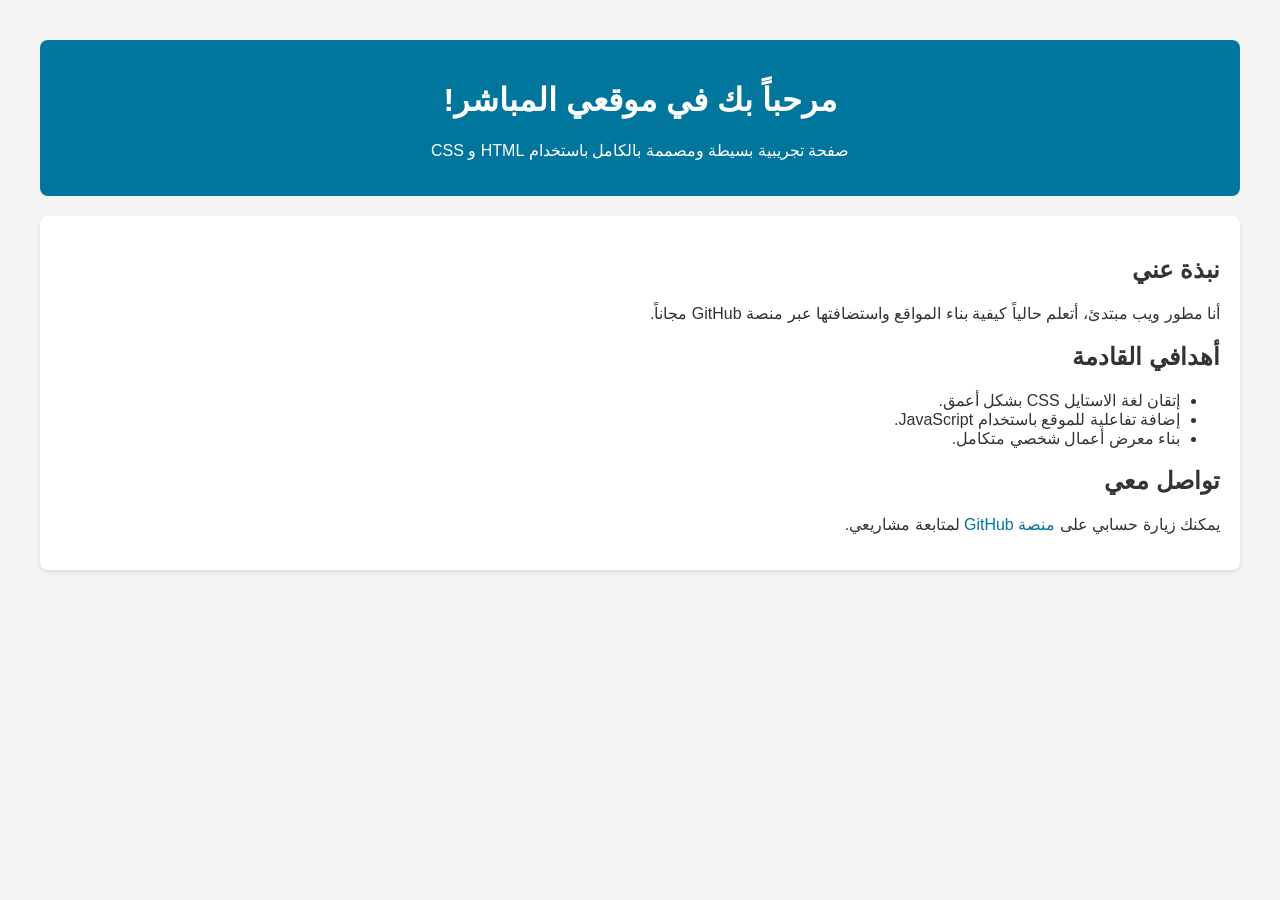
==== index.html @ 54d8cbae "Rename mm.html to index.html" ====
<!DOCTYPE html>
<html lang="ar" dir="rtl">
<head>
    <meta charset="UTF-8">
    <meta name="viewport" content="width=device-width, initial-scale=1.0">
    <title>موقعي الشخصي</title>
    <style>
        body {
            font-family: Arial, sans-serif;
            margin: 40px;
            background-color: #f4f4f4;
            color: #333;
        }
        header {
            background-color: #00769d;
            color: white;
            padding: 20px;
            text-align: center;
            border-radius: 8px;
        }
        main {
            background: white;
            padding: 20px;
            margin-top: 20px;
            border-radius: 8px;
            box-shadow: 0 2px 4px rgba(0,0,0,0.1);
        }
        a {
            color: #00769d;
            text-decoration: none;
        }
    </style>
</head>
<body>

    <header>
        <h1>مرحباً بك في موقعي المباشر!</h1>
        <p>صفحة تجريبية بسيطة ومصممة بالكامل باستخدام HTML و CSS</p>
    </header>

    <main>
        <h2>نبذة عني</h2>
        <p>أنا مطور ويب مبتدئ، أتعلم حالياً كيفية بناء المواقع واستضافتها عبر منصة GitHub مجاناً.</p>
        
        <h2>أهدافي القادمة</h2>
        <ul>
            <li>إتقان لغة الاستايل CSS بشكل أعمق.</li>
            <li>إضافة تفاعلية للموقع باستخدام JavaScript.</li>
            <li>بناء معرض أعمال شخصي متكامل.</li>
        </ul>

        <h2>تواصل معي</h2>
        <p>يمكنك زيارة حسابي على <a href="https://github.com" target="_blank">منصة GitHub</a> لمتابعة مشاريعي.</p>
    </main>

</body>
</html>
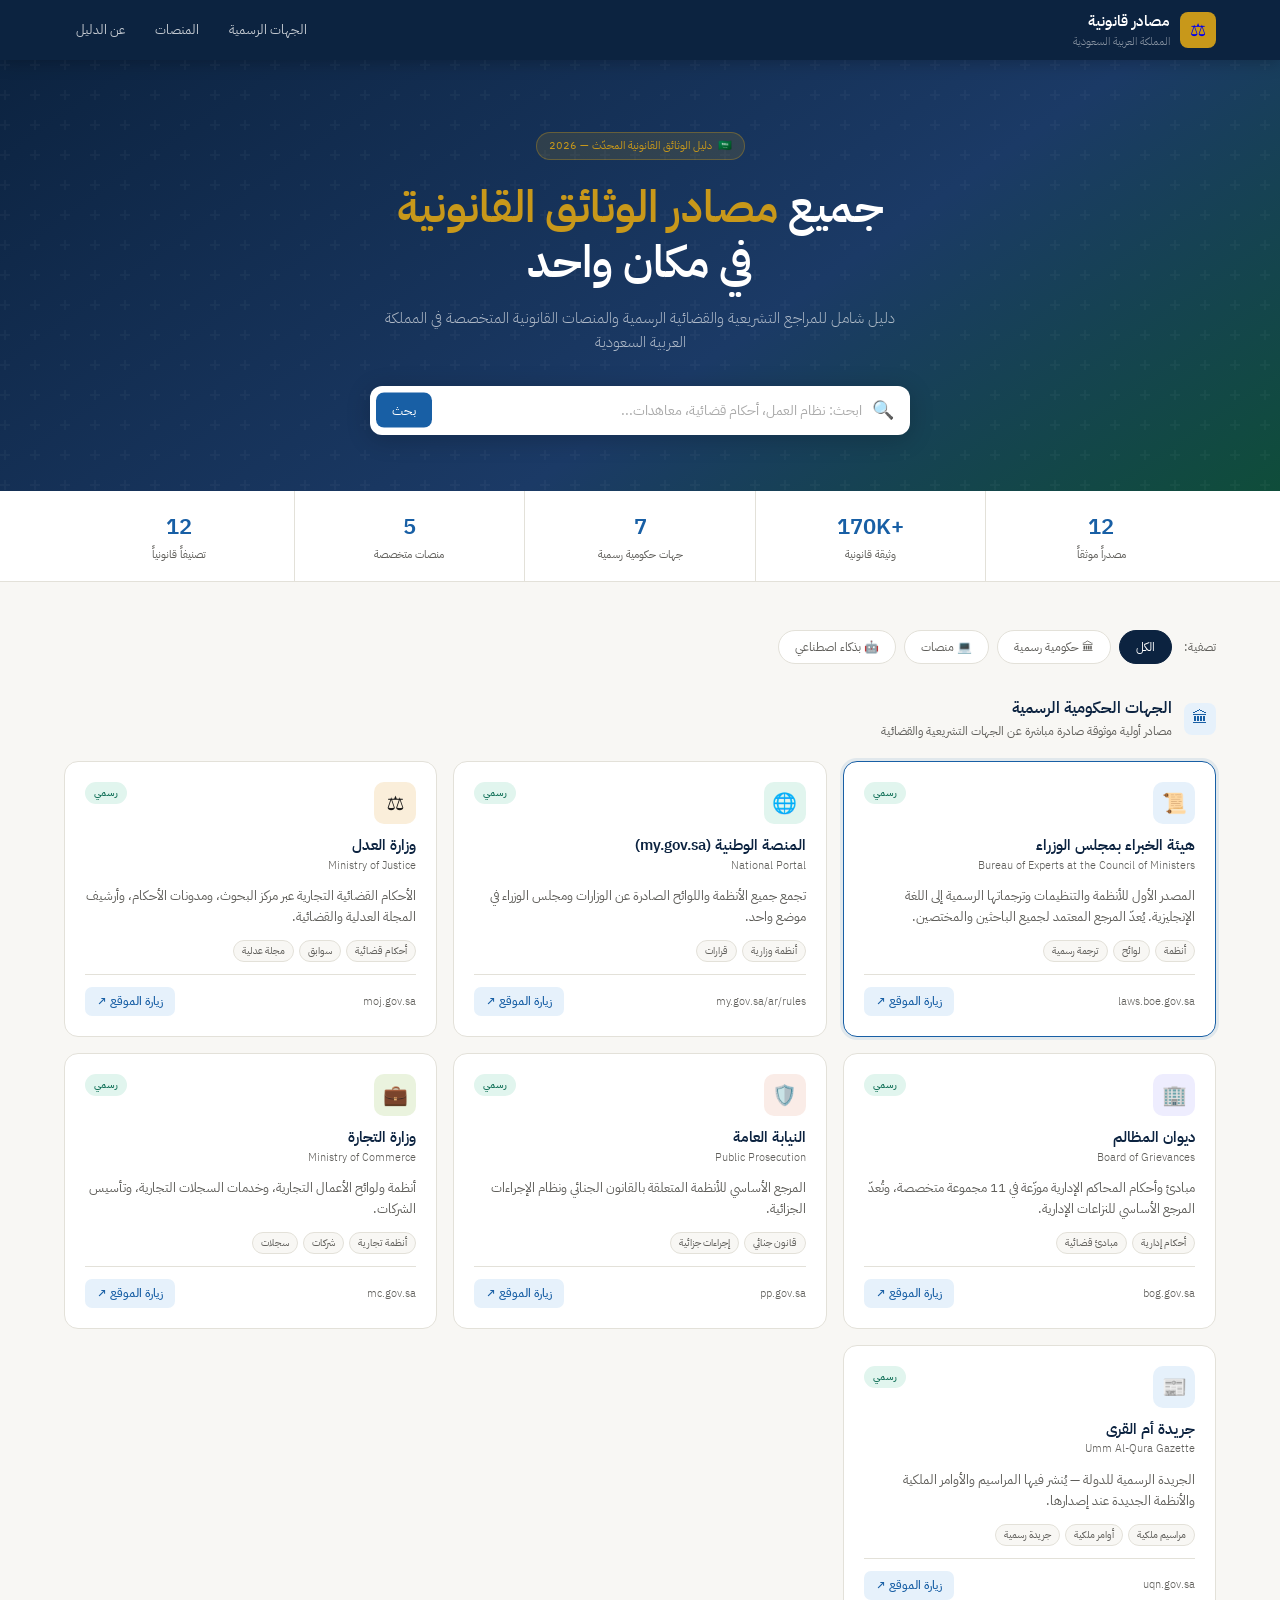
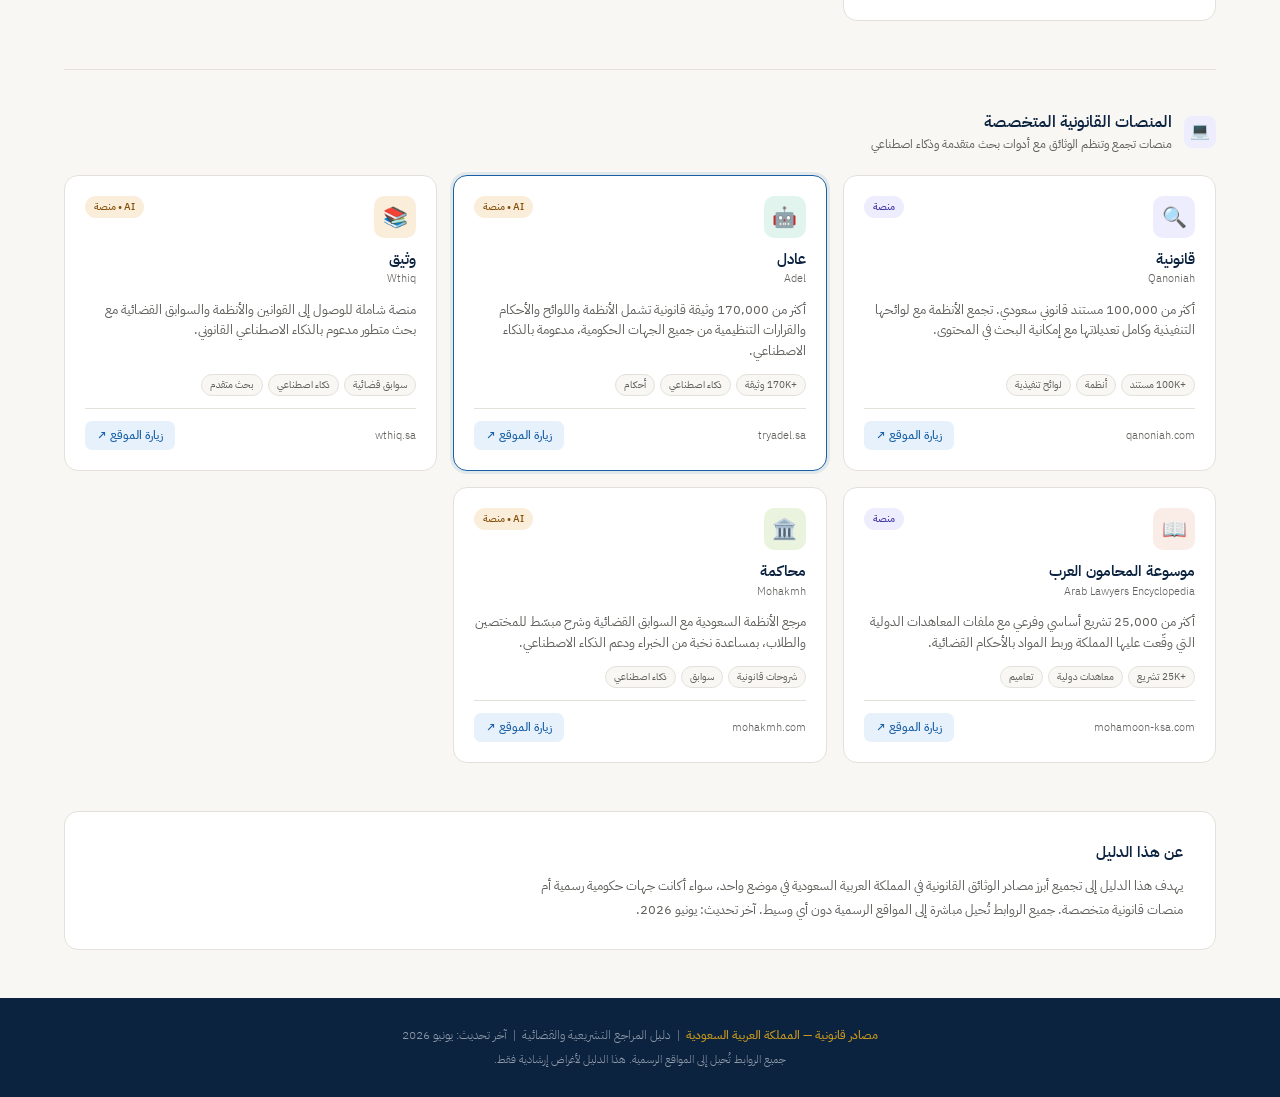
==== commit 7d805103: "Update fmt.Println message from 'Hello' to 'Goodbye'" ====
--- a/index.html
+++ b/index.html
@@ -1,57 +1,933 @@
 <!DOCTYPE html>
 <html lang="ar" dir="rtl">
 <head>
-    <meta charset="UTF-8">
-    <meta name="viewport" content="width=device-width, initial-scale=1.0">
-    <title>موقعي الشخصي</title>
-    <style>
-        body {
-            font-family: Arial, sans-serif;
-            margin: 40px;
-            background-color: #f4f4f4;
-            color: #333;
-        }
-        header {
-            background-color: #00769d;
-            color: white;
-            padding: 20px;
-            text-align: center;
-            border-radius: 8px;
-        }
-        main {
-            background: white;
-            padding: 20px;
-            margin-top: 20px;
-            border-radius: 8px;
-            box-shadow: 0 2px 4px rgba(0,0,0,0.1);
-        }
-        a {
-            color: #00769d;
-            text-decoration: none;
-        }
-    </style>
+<meta charset="UTF-8" />
+<meta name="viewport" content="width=device-width, initial-scale=1.0" />
+<title>مصادر الوثائق القانونية — المملكة العربية السعودية</title>
+<link rel="preconnect" href="https://fonts.googleapis.com" />
+<link rel="preconnect" href="https://fonts.gstatic.com" crossorigin />
+<link href="https://fonts.googleapis.com/css2?family=IBM+Plex+Sans+Arabic:wght@300;400;500;600&display=swap" rel="stylesheet" />
+<style>
+  /* ── tokens ──────────────────────────────────────────────── */
+  :root {
+    --navy:   #0C2340;
+    --blue:   #185FA5;
+    --blue2:  #1A72C4;
+    --lt-blue:#E6F1FB;
+    --teal:   #0F6E56;
+    --lt-teal:#E1F5EE;
+    --amber:  #854F0B;
+    --lt-amb: #FAEEDA;
+    --purp:   #4037A6;
+    --lt-pur: #EEEDFE;
+    --coral:  #993C1D;
+    --lt-cor: #FAECE7;
+    --text:   #1A1A1A;
+    --muted:  #5F5E5A;
+    --border: #E3E1D9;
+    --bg:     #F8F7F4;
+    --white:  #FFFFFF;
+    --gold:   #C8981A;
+  }
+
+  *, *::before, *::after { box-sizing: border-box; margin: 0; padding: 0; }
+
+  body {
+    font-family: 'IBM Plex Sans Arabic', system-ui, sans-serif;
+    background: var(--bg);
+    color: var(--text);
+    line-height: 1.6;
+  }
+
+  /* ── HEADER ─────────────────────────────────────────────── */
+  .site-header {
+    background: var(--navy);
+    position: sticky;
+    top: 0;
+    z-index: 100;
+    box-shadow: 0 2px 16px rgba(0,0,0,.25);
+  }
+  .header-inner {
+    max-width: 1200px;
+    margin: 0 auto;
+    padding: 0 24px;
+    height: 60px;
+    display: flex;
+    align-items: center;
+    justify-content: space-between;
+  }
+  .logo {
+    display: flex;
+    align-items: center;
+    gap: 10px;
+    text-decoration: none;
+  }
+  .logo-emblem {
+    width: 36px;
+    height: 36px;
+    background: var(--gold);
+    border-radius: 8px;
+    display: flex;
+    align-items: center;
+    justify-content: center;
+    font-size: 18px;
+    flex-shrink: 0;
+  }
+  .logo-text {
+    color: var(--white);
+    font-size: 15px;
+    font-weight: 600;
+    letter-spacing: .01em;
+  }
+  .logo-sub {
+    color: rgba(255,255,255,.5);
+    font-size: 11px;
+    font-weight: 300;
+  }
+  nav {
+    display: flex;
+    gap: 6px;
+    align-items: center;
+  }
+  nav a {
+    color: rgba(255,255,255,.75);
+    text-decoration: none;
+    font-size: 13px;
+    padding: 6px 12px;
+    border-radius: 6px;
+    transition: all .15s;
+  }
+  nav a:hover { background: rgba(255,255,255,.1); color: var(--white); }
+
+  /* ── HERO ────────────────────────────────────────────────── */
+  .hero {
+    background: linear-gradient(145deg, var(--navy) 0%, #1B3A66 60%, #0F4D3A 100%);
+    padding: 72px 24px 56px;
+    text-align: center;
+    position: relative;
+    overflow: hidden;
+  }
+  .hero::before {
+    content: '';
+    position: absolute;
+    inset: 0;
+    background: url("data:image/svg+xml,%3Csvg width='60' height='60' viewBox='0 0 60 60' xmlns='http://www.w3.org/2000/svg'%3E%3Cg fill='none' fill-rule='evenodd'%3E%3Cg fill='%23ffffff' fill-opacity='0.03'%3E%3Cpath d='M36 34v-4h-2v4h-4v2h4v4h2v-4h4v-2h-4zm0-30V0h-2v4h-4v2h4v4h2V6h4V4h-4zM6 34v-4H4v4H0v2h4v4h2v-4h4v-2H6zM6 4V0H4v4H0v2h4v4h2V6h4V4H6z'/%3E%3C/g%3E%3C/g%3E%3C/svg%3E") repeat;
+  }
+  .hero-badge {
+    display: inline-flex;
+    align-items: center;
+    gap: 6px;
+    background: rgba(200,152,26,.15);
+    border: 1px solid rgba(200,152,26,.35);
+    color: var(--gold);
+    font-size: 11px;
+    padding: 4px 12px;
+    border-radius: 20px;
+    margin-bottom: 20px;
+    position: relative;
+  }
+  .hero h1 {
+    color: var(--white);
+    font-size: clamp(26px, 4vw, 44px);
+    font-weight: 600;
+    line-height: 1.25;
+    max-width: 700px;
+    margin: 0 auto 16px;
+    position: relative;
+  }
+  .hero h1 span { color: var(--gold); }
+  .hero p {
+    color: rgba(255,255,255,.65);
+    font-size: 15px;
+    max-width: 520px;
+    margin: 0 auto 32px;
+    font-weight: 300;
+    position: relative;
+  }
+  .search-wrap {
+    max-width: 540px;
+    margin: 0 auto;
+    position: relative;
+  }
+  .search-wrap input {
+    width: 100%;
+    padding: 14px 48px 14px 110px;
+    font-family: inherit;
+    font-size: 14px;
+    border: none;
+    border-radius: 12px;
+    outline: none;
+    background: var(--white);
+    color: var(--text);
+    box-shadow: 0 4px 24px rgba(0,0,0,.2);
+  }
+  .search-wrap input::placeholder { color: #aaa; }
+  .search-icon {
+    position: absolute;
+    right: 16px;
+    top: 50%;
+    transform: translateY(-50%);
+    color: var(--muted);
+    font-size: 18px;
+    pointer-events: none;
+  }
+  .search-btn {
+    position: absolute;
+    left: 6px;
+    top: 50%;
+    transform: translateY(-50%);
+    background: var(--blue);
+    color: var(--white);
+    border: none;
+    border-radius: 8px;
+    padding: 8px 16px;
+    font-family: inherit;
+    font-size: 13px;
+    cursor: pointer;
+    transition: background .15s;
+  }
+  .search-btn:hover { background: var(--blue2); }
+
+  /* ── STATS BAR ───────────────────────────────────────────── */
+  .stats-bar {
+    background: var(--white);
+    border-bottom: 1px solid var(--border);
+  }
+  .stats-inner {
+    max-width: 1200px;
+    margin: 0 auto;
+    padding: 0 24px;
+    display: flex;
+    align-items: stretch;
+    justify-content: center;
+  }
+  .stat-item {
+    padding: 18px 32px;
+    text-align: center;
+    border-left: 1px solid var(--border);
+    flex: 1;
+  }
+  .stat-item:last-child { border-left: none; }
+  .stat-num {
+    font-size: 22px;
+    font-weight: 600;
+    color: var(--blue);
+    display: block;
+  }
+  .stat-lbl {
+    font-size: 11px;
+    color: var(--muted);
+    margin-top: 2px;
+  }
+
+  /* ── MAIN ────────────────────────────────────────────────── */
+  main {
+    max-width: 1200px;
+    margin: 0 auto;
+    padding: 48px 24px;
+  }
+
+  /* filter tabs */
+  .filter-row {
+    display: flex;
+    align-items: center;
+    gap: 8px;
+    margin-bottom: 32px;
+    flex-wrap: wrap;
+  }
+  .filter-label {
+    font-size: 12px;
+    color: var(--muted);
+    margin-left: 4px;
+  }
+  .tab {
+    padding: 7px 16px;
+    border-radius: 20px;
+    border: 1px solid var(--border);
+    background: var(--white);
+    font-family: inherit;
+    font-size: 12px;
+    color: var(--muted);
+    cursor: pointer;
+    transition: all .15s;
+  }
+  .tab:hover { border-color: var(--blue); color: var(--blue); }
+  .tab.active { background: var(--navy); color: var(--white); border-color: var(--navy); }
+
+  /* section heading */
+  .section-head {
+    display: flex;
+    align-items: center;
+    gap: 12px;
+    margin-bottom: 20px;
+    margin-top: 8px;
+  }
+  .section-icon {
+    width: 32px;
+    height: 32px;
+    border-radius: 8px;
+    display: flex;
+    align-items: center;
+    justify-content: center;
+    font-size: 16px;
+    flex-shrink: 0;
+  }
+  .section-head h2 {
+    font-size: 16px;
+    font-weight: 600;
+    color: var(--navy);
+  }
+  .section-head p {
+    font-size: 12px;
+    color: var(--muted);
+  }
+
+  /* cards grid */
+  .cards-grid {
+    display: grid;
+    grid-template-columns: repeat(auto-fill, minmax(300px, 1fr));
+    gap: 16px;
+    margin-bottom: 48px;
+  }
+  .card {
+    background: var(--white);
+    border: 1px solid var(--border);
+    border-radius: 14px;
+    padding: 20px;
+    display: flex;
+    flex-direction: column;
+    gap: 12px;
+    transition: box-shadow .2s, transform .2s, border-color .2s;
+    cursor: pointer;
+    text-decoration: none;
+    color: inherit;
+    position: relative;
+    overflow: hidden;
+  }
+  .card::after {
+    content: '';
+    position: absolute;
+    inset: 0;
+    border-radius: 14px;
+    opacity: 0;
+    transition: opacity .2s;
+  }
+  .card:hover {
+    box-shadow: 0 8px 32px rgba(0,0,0,.1);
+    transform: translateY(-2px);
+    border-color: var(--blue);
+  }
+  .card.featured {
+    border-color: var(--blue);
+    box-shadow: 0 0 0 3px rgba(24,95,165,.1);
+  }
+  .card-head {
+    display: flex;
+    align-items: flex-start;
+    justify-content: space-between;
+    gap: 10px;
+  }
+  .card-icon {
+    width: 42px;
+    height: 42px;
+    border-radius: 10px;
+    display: flex;
+    align-items: center;
+    justify-content: center;
+    font-size: 20px;
+    flex-shrink: 0;
+  }
+  .badge {
+    font-size: 10px;
+    font-weight: 500;
+    padding: 3px 9px;
+    border-radius: 20px;
+    white-space: nowrap;
+  }
+  .badge-official { background: var(--lt-teal); color: var(--teal); }
+  .badge-platform { background: var(--lt-pur);  color: var(--purp); }
+  .badge-ai       { background: var(--lt-amb);  color: var(--amber);}
+  .card-title {
+    font-size: 15px;
+    font-weight: 600;
+    color: var(--navy);
+    line-height: 1.3;
+  }
+  .card-en {
+    font-size: 11px;
+    color: var(--muted);
+    margin-top: 1px;
+    font-weight: 300;
+  }
+  .card-desc {
+    font-size: 13px;
+    color: var(--muted);
+    line-height: 1.6;
+    flex: 1;
+  }
+  .card-tags {
+    display: flex;
+    flex-wrap: wrap;
+    gap: 5px;
+  }
+  .tag {
+    font-size: 10px;
+    padding: 2px 8px;
+    border-radius: 20px;
+    background: var(--bg);
+    color: var(--muted);
+    border: 1px solid var(--border);
+  }
+  .card-footer {
+    display: flex;
+    align-items: center;
+    justify-content: space-between;
+    padding-top: 12px;
+    border-top: 1px solid var(--border);
+    margin-top: auto;
+  }
+  .card-url {
+    font-size: 11px;
+    color: var(--muted);
+    direction: ltr;
+    font-weight: 300;
+  }
+  .visit-btn {
+    display: inline-flex;
+    align-items: center;
+    gap: 5px;
+    font-size: 12px;
+    font-weight: 500;
+    color: var(--blue);
+    text-decoration: none;
+    padding: 5px 12px;
+    border-radius: 7px;
+    background: var(--lt-blue);
+    transition: background .15s;
+  }
+  .visit-btn:hover { background: #d2e8f9; }
+
+  /* ── DIVIDER ─────────────────────────────────────────────── */
+  .divider {
+    height: 1px;
+    background: var(--border);
+    margin: 8px 0 40px;
+  }
+
+  /* ── NO RESULTS ──────────────────────────────────────────── */
+  #no-results {
+    display: none;
+    text-align: center;
+    padding: 48px 24px;
+    color: var(--muted);
+    font-size: 14px;
+  }
+
+  /* ── FOOTER ──────────────────────────────────────────────── */
+  .site-footer {
+    background: var(--navy);
+    color: rgba(255,255,255,.55);
+    text-align: center;
+    padding: 28px 24px;
+    font-size: 12px;
+    font-weight: 300;
+  }
+  .site-footer strong { color: var(--gold); font-weight: 500; }
+
+  /* ── RESPONSIVE ──────────────────────────────────────────── */
+  @media (max-width: 640px) {
+    .stats-inner { flex-direction: column; }
+    .stat-item { border-left: none; border-bottom: 1px solid var(--border); padding: 14px 24px; }
+    .stat-item:last-child { border-bottom: none; }
+    nav { display: none; }
+    .cards-grid { grid-template-columns: 1fr; }
+  }
+
+  /* hidden for JS filter */
+  .card-section { transition: opacity .2s; }
+  .card-section.hidden { display: none; }
+  .card.hidden { display: none; }
+</style>
 </head>
 <body>
 
-    <header>
-        <h1>مرحباً بك في موقعي المباشر!</h1>
-        <p>صفحة تجريبية بسيطة ومصممة بالكامل باستخدام HTML و CSS</p>
-    </header>
-
-    <main>
-        <h2>نبذة عني</h2>
-        <p>أنا مطور ويب مبتدئ، أتعلم حالياً كيفية بناء المواقع واستضافتها عبر منصة GitHub مجاناً.</p>
-        
-        <h2>أهدافي القادمة</h2>
-        <ul>
-            <li>إتقان لغة الاستايل CSS بشكل أعمق.</li>
-            <li>إضافة تفاعلية للموقع باستخدام JavaScript.</li>
-            <li>بناء معرض أعمال شخصي متكامل.</li>
-        </ul>
-
-        <h2>تواصل معي</h2>
-        <p>يمكنك زيارة حسابي على <a href="https://github.com" target="_blank">منصة GitHub</a> لمتابعة مشاريعي.</p>
-    </main>
+<!-- ══════════════════ HEADER ══════════════════ -->
+<header class="site-header" role="banner">
+  <div class="header-inner">
+    <a href="#" class="logo" aria-label="الصفحة الرئيسية">
+      <div class="logo-emblem" aria-hidden="true">⚖</div>
+      <div>
+        <div class="logo-text">مصادر قانونية</div>
+        <div class="logo-sub">المملكة العربية السعودية</div>
+      </div>
+    </a>
+    <nav role="navigation" aria-label="التنقل الرئيسي">
+      <a href="#official">الجهات الرسمية</a>
+      <a href="#platforms">المنصات</a>
+      <a href="#about">عن الدليل</a>
+    </nav>
+  </div>
+</header>
+
+<!-- ══════════════════ HERO ══════════════════ -->
+<section class="hero" aria-labelledby="hero-title">
+  <div class="hero-badge" aria-label="محدّث يونيو 2026">
+    <span aria-hidden="true">🇸🇦</span> دليل الوثائق القانونية المحدّث — 2026
+  </div>
+  <h1 id="hero-title">
+    جميع <span>مصادر الوثائق القانونية</span><br/>في مكان واحد
+  </h1>
+  <p>دليل شامل للمراجع التشريعية والقضائية الرسمية والمنصات القانونية المتخصصة في المملكة العربية السعودية</p>
+
+  <div class="search-wrap" role="search">
+    <span class="search-icon" aria-hidden="true">🔍</span>
+    <label for="search-input" class="sr-only" style="position:absolute;width:1px;height:1px;overflow:hidden;clip:rect(0,0,0,0)">ابحث في المصادر</label>
+    <input id="search-input" type="search" placeholder="ابحث: نظام العمل، أحكام قضائية، معاهدات..." autocomplete="off" oninput="filterAll(this.value)" />
+    <button class="search-btn" onclick="filterAll(document.getElementById('search-input').value)">بحث</button>
+  </div>
+</section>
+
+<!-- ══════════════════ STATS BAR ══════════════════ -->
+<div class="stats-bar" role="region" aria-label="إحصاءات سريعة">
+  <div class="stats-inner">
+    <div class="stat-item">
+      <span class="stat-num">12</span>
+      <div class="stat-lbl">مصدراً موثقاً</div>
+    </div>
+    <div class="stat-item">
+      <span class="stat-num">+170K</span>
+      <div class="stat-lbl">وثيقة قانونية</div>
+    </div>
+    <div class="stat-item">
+      <span class="stat-num">7</span>
+      <div class="stat-lbl">جهات حكومية رسمية</div>
+    </div>
+    <div class="stat-item">
+      <span class="stat-num">5</span>
+      <div class="stat-lbl">منصات متخصصة</div>
+    </div>
+    <div class="stat-item">
+      <span class="stat-num">12</span>
+      <div class="stat-lbl">تصنيفاً قانونياً</div>
+    </div>
+  </div>
+</div>
+
+<!-- ══════════════════ MAIN ══════════════════ -->
+<main id="main-content">
+
+  <!-- Filter tabs -->
+  <div class="filter-row" role="group" aria-label="تصفية المصادر">
+    <span class="filter-label">تصفية:</span>
+    <button class="tab active" onclick="setTab(this,'all')" aria-pressed="true">الكل</button>
+    <button class="tab" onclick="setTab(this,'official')" aria-pressed="false">🏛 حكومية رسمية</button>
+    <button class="tab" onclick="setTab(this,'platform')" aria-pressed="false">💻 منصات</button>
+    <button class="tab" onclick="setTab(this,'ai')" aria-pressed="false">🤖 بذكاء اصطناعي</button>
+  </div>
+
+  <!-- ── SECTION 1: Official ── -->
+  <div id="official" class="card-section" data-section="official">
+    <div class="section-head">
+      <div class="section-icon" style="background:#E6F1FB; color:#185FA5;" aria-hidden="true">🏛</div>
+      <div>
+        <h2>الجهات الحكومية الرسمية</h2>
+        <p>مصادر أولية موثوقة صادرة مباشرة عن الجهات التشريعية والقضائية</p>
+      </div>
+    </div>
+
+    <div class="cards-grid">
+
+      <a href="https://laws.boe.gov.sa" target="_blank" rel="noopener noreferrer"
+         class="card featured"
+         data-name="هيئة الخبراء بمجلس الوزراء أنظمة تنظيمات ترجمات رسمية"
+         data-cat="official"
+         aria-label="زيارة موقع هيئة الخبراء بمجلس الوزراء">
+        <div class="card-head">
+          <div class="card-icon" style="background:#E6F1FB;" aria-hidden="true">📜</div>
+          <span class="badge badge-official">رسمي</span>
+        </div>
+        <div>
+          <div class="card-title">هيئة الخبراء بمجلس الوزراء</div>
+          <div class="card-en">Bureau of Experts at the Council of Ministers</div>
+        </div>
+        <div class="card-desc">المصدر الأول للأنظمة والتنظيمات وترجماتها الرسمية إلى اللغة الإنجليزية. يُعدّ المرجع المعتمد لجميع الباحثين والمختصين.</div>
+        <div class="card-tags">
+          <span class="tag">أنظمة</span>
+          <span class="tag">لوائح</span>
+          <span class="tag">ترجمة رسمية</span>
+        </div>
+        <div class="card-footer">
+          <span class="card-url">laws.boe.gov.sa</span>
+          <span class="visit-btn" aria-hidden="true">زيارة الموقع ↗</span>
+        </div>
+      </a>
+
+      <a href="https://my.gov.sa/ar/rules" target="_blank" rel="noopener noreferrer"
+         class="card"
+         data-name="المنصة الوطنية my.gov.sa أنظمة لوائح وزارات"
+         data-cat="official"
+         aria-label="زيارة المنصة الوطنية الحكومية">
+        <div class="card-head">
+          <div class="card-icon" style="background:#E1F5EE;" aria-hidden="true">🌐</div>
+          <span class="badge badge-official">رسمي</span>
+        </div>
+        <div>
+          <div class="card-title">المنصة الوطنية (my.gov.sa)</div>
+          <div class="card-en">National Portal</div>
+        </div>
+        <div class="card-desc">تجمع جميع الأنظمة واللوائح الصادرة عن الوزارات ومجلس الوزراء في موضع واحد.</div>
+        <div class="card-tags">
+          <span class="tag">أنظمة وزارية</span>
+          <span class="tag">قرارات</span>
+        </div>
+        <div class="card-footer">
+          <span class="card-url">my.gov.sa/ar/rules</span>
+          <span class="visit-btn" aria-hidden="true">زيارة الموقع ↗</span>
+        </div>
+      </a>
+
+      <a href="https://moj.gov.sa" target="_blank" rel="noopener noreferrer"
+         class="card"
+         data-name="وزارة العدل أحكام قضائية تجارية مجلة عدلية"
+         data-cat="official"
+         aria-label="زيارة موقع وزارة العدل">
+        <div class="card-head">
+          <div class="card-icon" style="background:#FAEEDA;" aria-hidden="true">⚖️</div>
+          <span class="badge badge-official">رسمي</span>
+        </div>
+        <div>
+          <div class="card-title">وزارة العدل</div>
+          <div class="card-en">Ministry of Justice</div>
+        </div>
+        <div class="card-desc">الأحكام القضائية التجارية عبر مركز البحوث، ومدونات الأحكام، وأرشيف المجلة العدلية والقضائية.</div>
+        <div class="card-tags">
+          <span class="tag">أحكام قضائية</span>
+          <span class="tag">سوابق</span>
+          <span class="tag">مجلة عدلية</span>
+        </div>
+        <div class="card-footer">
+          <span class="card-url">moj.gov.sa</span>
+          <span class="visit-btn" aria-hidden="true">زيارة الموقع ↗</span>
+        </div>
+      </a>
+
+      <a href="https://bog.gov.sa" target="_blank" rel="noopener noreferrer"
+         class="card"
+         data-name="ديوان المظالم أحكام إدارية محاكم"
+         data-cat="official"
+         aria-label="زيارة موقع ديوان المظالم">
+        <div class="card-head">
+          <div class="card-icon" style="background:#EEEDFE;" aria-hidden="true">🏢</div>
+          <span class="badge badge-official">رسمي</span>
+        </div>
+        <div>
+          <div class="card-title">ديوان المظالم</div>
+          <div class="card-en">Board of Grievances</div>
+        </div>
+        <div class="card-desc">مبادئ وأحكام المحاكم الإدارية موزّعة في 11 مجموعة متخصصة، وتُعدّ المرجع الأساسي للنزاعات الإدارية.</div>
+        <div class="card-tags">
+          <span class="tag">أحكام إدارية</span>
+          <span class="tag">مبادئ قضائية</span>
+        </div>
+        <div class="card-footer">
+          <span class="card-url">bog.gov.sa</span>
+          <span class="visit-btn" aria-hidden="true">زيارة الموقع ↗</span>
+        </div>
+      </a>
+
+      <a href="https://pp.gov.sa" target="_blank" rel="noopener noreferrer"
+         class="card"
+         data-name="النيابة العامة قانون جنائي جزائي إجراءات"
+         data-cat="official"
+         aria-label="زيارة موقع النيابة العامة">
+        <div class="card-head">
+          <div class="card-icon" style="background:#FAECE7;" aria-hidden="true">🛡️</div>
+          <span class="badge badge-official">رسمي</span>
+        </div>
+        <div>
+          <div class="card-title">النيابة العامة</div>
+          <div class="card-en">Public Prosecution</div>
+        </div>
+        <div class="card-desc">المرجع الأساسي للأنظمة المتعلقة بالقانون الجنائي ونظام الإجراءات الجزائية.</div>
+        <div class="card-tags">
+          <span class="tag">قانون جنائي</span>
+          <span class="tag">إجراءات جزائية</span>
+        </div>
+        <div class="card-footer">
+          <span class="card-url">pp.gov.sa</span>
+          <span class="visit-btn" aria-hidden="true">زيارة الموقع ↗</span>
+        </div>
+      </a>
+
+      <a href="https://mc.gov.sa" target="_blank" rel="noopener noreferrer"
+         class="card"
+         data-name="وزارة التجارة سجلات تجارية شركات أعمال"
+         data-cat="official"
+         aria-label="زيارة موقع وزارة التجارة">
+        <div class="card-head">
+          <div class="card-icon" style="background:#EAF3DE;" aria-hidden="true">💼</div>
+          <span class="badge badge-official">رسمي</span>
+        </div>
+        <div>
+          <div class="card-title">وزارة التجارة</div>
+          <div class="card-en">Ministry of Commerce</div>
+        </div>
+        <div class="card-desc">أنظمة ولوائح الأعمال التجارية، وخدمات السجلات التجارية، وتأسيس الشركات.</div>
+        <div class="card-tags">
+          <span class="tag">أنظمة تجارية</span>
+          <span class="tag">شركات</span>
+          <span class="tag">سجلات</span>
+        </div>
+        <div class="card-footer">
+          <span class="card-url">mc.gov.sa</span>
+          <span class="visit-btn" aria-hidden="true">زيارة الموقع ↗</span>
+        </div>
+      </a>
+
+      <a href="https://www.uqn.gov.sa" target="_blank" rel="noopener noreferrer"
+         class="card"
+         data-name="جريدة أم القرى مراسيم ملكية أوامر ملكية جريدة رسمية"
+         data-cat="official"
+         aria-label="زيارة موقع جريدة أم القرى">
+        <div class="card-head">
+          <div class="card-icon" style="background:#E6F1FB;" aria-hidden="true">📰</div>
+          <span class="badge badge-official">رسمي</span>
+        </div>
+        <div>
+          <div class="card-title">جريدة أم القرى</div>
+          <div class="card-en">Umm Al-Qura Gazette</div>
+        </div>
+        <div class="card-desc">الجريدة الرسمية للدولة — يُنشر فيها المراسيم والأوامر الملكية والأنظمة الجديدة عند إصدارها.</div>
+        <div class="card-tags">
+          <span class="tag">مراسيم ملكية</span>
+          <span class="tag">أوامر ملكية</span>
+          <span class="tag">جريدة رسمية</span>
+        </div>
+        <div class="card-footer">
+          <span class="card-url">uqn.gov.sa</span>
+          <span class="visit-btn" aria-hidden="true">زيارة الموقع ↗</span>
+        </div>
+      </a>
+
+    </div>
+  </div>
+
+  <div class="divider"></div>
+
+  <!-- ── SECTION 2: Platforms ── -->
+  <div id="platforms" class="card-section" data-section="platforms">
+    <div class="section-head">
+      <div class="section-icon" style="background:#EEEDFE; color:#4037A6;" aria-hidden="true">💻</div>
+      <div>
+        <h2>المنصات القانونية المتخصصة</h2>
+        <p>منصات تجمع وتنظم الوثائق مع أدوات بحث متقدمة وذكاء اصطناعي</p>
+      </div>
+    </div>
+
+    <div class="cards-grid">
+
+      <a href="https://qanoniah.com" target="_blank" rel="noopener noreferrer"
+         class="card"
+         data-name="قانونية qanoniah أنظمة لوائح تنفيذية بحث مستندات"
+         data-cat="platform"
+         aria-label="زيارة منصة قانونية">
+        <div class="card-head">
+          <div class="card-icon" style="background:#EEEDFE;" aria-hidden="true">🔍</div>
+          <span class="badge badge-platform">منصة</span>
+        </div>
+        <div>
+          <div class="card-title">قانونية</div>
+          <div class="card-en">Qanoniah</div>
+        </div>
+        <div class="card-desc">أكثر من 100,000 مستند قانوني سعودي. تجمع الأنظمة مع لوائحها التنفيذية وكامل تعديلاتها مع إمكانية البحث في المحتوى.</div>
+        <div class="card-tags">
+          <span class="tag">+100K مستند</span>
+          <span class="tag">أنظمة</span>
+          <span class="tag">لوائح تنفيذية</span>
+        </div>
+        <div class="card-footer">
+          <span class="card-url">qanoniah.com</span>
+          <span class="visit-btn" aria-hidden="true">زيارة الموقع ↗</span>
+        </div>
+      </a>
+
+      <a href="https://tryadel.sa" target="_blank" rel="noopener noreferrer"
+         class="card featured"
+         data-name="عادل adel ذكاء اصطناعي وثائق أحكام قرارات"
+         data-cat="platform ai"
+         aria-label="زيارة منصة عادل">
+        <div class="card-head">
+          <div class="card-icon" style="background:#E1F5EE;" aria-hidden="true">🤖</div>
+          <span class="badge badge-ai">AI • منصة</span>
+        </div>
+        <div>
+          <div class="card-title">عادل</div>
+          <div class="card-en">Adel</div>
+        </div>
+        <div class="card-desc">أكثر من 170,000 وثيقة قانونية تشمل الأنظمة واللوائح والأحكام والقرارات التنظيمية من جميع الجهات الحكومية، مدعومة بالذكاء الاصطناعي.</div>
+        <div class="card-tags">
+          <span class="tag">+170K وثيقة</span>
+          <span class="tag">ذكاء اصطناعي</span>
+          <span class="tag">أحكام</span>
+        </div>
+        <div class="card-footer">
+          <span class="card-url">tryadel.sa</span>
+          <span class="visit-btn" aria-hidden="true">زيارة الموقع ↗</span>
+        </div>
+      </a>
+
+      <a href="https://wthiq.sa" target="_blank" rel="noopener noreferrer"
+         class="card"
+         data-name="وثيق wthiq سوابق قضائية بحث ذكاء اصطناعي"
+         data-cat="platform ai"
+         aria-label="زيارة منصة وثيق">
+        <div class="card-head">
+          <div class="card-icon" style="background:#FAEEDA;" aria-hidden="true">📚</div>
+          <span class="badge badge-ai">AI • منصة</span>
+        </div>
+        <div>
+          <div class="card-title">وثيق</div>
+          <div class="card-en">Wthiq</div>
+        </div>
+        <div class="card-desc">منصة شاملة للوصول إلى القوانين والأنظمة والسوابق القضائية مع بحث متطور مدعوم بالذكاء الاصطناعي القانوني.</div>
+        <div class="card-tags">
+          <span class="tag">سوابق قضائية</span>
+          <span class="tag">ذكاء اصطناعي</span>
+          <span class="tag">بحث متقدم</span>
+        </div>
+        <div class="card-footer">
+          <span class="card-url">wthiq.sa</span>
+          <span class="visit-btn" aria-hidden="true">زيارة الموقع ↗</span>
+        </div>
+      </a>
+
+      <a href="https://mohamoon-ksa.com" target="_blank" rel="noopener noreferrer"
+         class="card"
+         data-name="موسوعة المحامون العرب تشريعات معاهدات دولية"
+         data-cat="platform"
+         aria-label="زيارة موسوعة المحامون العرب">
+        <div class="card-head">
+          <div class="card-icon" style="background:#FAECE7;" aria-hidden="true">📖</div>
+          <span class="badge badge-platform">منصة</span>
+        </div>
+        <div>
+          <div class="card-title">موسوعة المحامون العرب</div>
+          <div class="card-en">Arab Lawyers Encyclopedia</div>
+        </div>
+        <div class="card-desc">أكثر من 25,000 تشريع أساسي وفرعي مع ملفات المعاهدات الدولية التي وقّعت عليها المملكة وربط المواد بالأحكام القضائية.</div>
+        <div class="card-tags">
+          <span class="tag">+25K تشريع</span>
+          <span class="tag">معاهدات دولية</span>
+          <span class="tag">تعاميم</span>
+        </div>
+        <div class="card-footer">
+          <span class="card-url">mohamoon-ksa.com</span>
+          <span class="visit-btn" aria-hidden="true">زيارة الموقع ↗</span>
+        </div>
+      </a>
+
+      <a href="https://mohakmh.com" target="_blank" rel="noopener noreferrer"
+         class="card"
+         data-name="محاكمة mohakmh أنظمة سوابق شرح قانوني طلاب"
+         data-cat="platform ai"
+         aria-label="زيارة منصة محاكمة">
+        <div class="card-head">
+          <div class="card-icon" style="background:#EAF3DE;" aria-hidden="true">🏛️</div>
+          <span class="badge badge-ai">AI • منصة</span>
+        </div>
+        <div>
+          <div class="card-title">محاكمة</div>
+          <div class="card-en">Mohakmh</div>
+        </div>
+        <div class="card-desc">مرجع الأنظمة السعودية مع السوابق القضائية وشرح مبسّط للمختصين والطلاب، بمساعدة نخبة من الخبراء ودعم الذكاء الاصطناعي.</div>
+        <div class="card-tags">
+          <span class="tag">شروحات قانونية</span>
+          <span class="tag">سوابق</span>
+          <span class="tag">ذكاء اصطناعي</span>
+        </div>
+        <div class="card-footer">
+          <span class="card-url">mohakmh.com</span>
+          <span class="visit-btn" aria-hidden="true">زيارة الموقع ↗</span>
+        </div>
+      </a>
+
+    </div>
+  </div>
+
+  <!-- No results message -->
+  <div id="no-results" role="status" aria-live="polite">
+    <p style="font-size:32px;margin-bottom:12px">🔍</p>
+    <p>لا توجد نتائج للبحث عن "<span id="no-results-term"></span>"</p>
+    <p style="font-size:12px;margin-top:6px">جرّب كلمة مختلفة</p>
+  </div>
+
+  <!-- About -->
+  <div id="about" style="background:var(--white);border:1px solid var(--border);border-radius:14px;padding:28px 32px;margin-top:8px">
+    <h2 style="font-size:15px;font-weight:600;color:var(--navy);margin-bottom:10px">عن هذا الدليل</h2>
+    <p style="font-size:13px;color:var(--muted);line-height:1.8;max-width:680px">
+      يهدف هذا الدليل إلى تجميع أبرز مصادر الوثائق القانونية في المملكة العربية السعودية في موضع واحد، سواء أكانت جهات حكومية رسمية أم منصات قانونية متخصصة. جميع الروابط تُحيل مباشرة إلى المواقع الرسمية دون أي وسيط. آخر تحديث: يونيو 2026.
+    </p>
+  </div>
+
+</main>
+
+<!-- ══════════════════ FOOTER ══════════════════ -->
+<footer class="site-footer" role="contentinfo">
+  <p>
+    <strong>مصادر قانونية — المملكة العربية السعودية</strong> &nbsp;|&nbsp;
+    دليل المراجع التشريعية والقضائية &nbsp;|&nbsp; آخر تحديث: يونيو 2026
+  </p>
+  <p style="margin-top:6px;font-size:11px">جميع الروابط تُحيل إلى المواقع الرسمية. هذا الدليل لأغراض إرشادية فقط.</p>
+</footer>
+
+<!-- ══════════════════ JS ══════════════════ -->
+<script>
+  let activeTab = 'all';
+
+  function setTab(el, cat) {
+    document.querySelectorAll('.tab').forEach(t => {
+      t.classList.remove('active');
+      t.setAttribute('aria-pressed', 'false');
+    });
+    el.classList.add('active');
+    el.setAttribute('aria-pressed', 'true');
+    activeTab = cat;
+    applyFilters(document.getElementById('search-input').value);
+  }
+
+  function filterAll(query) {
+    applyFilters(query);
+  }
+
+  function applyFilters(query) {
+    const q = query.trim().toLowerCase();
+    let anyVisible = false;
+
+    document.querySelectorAll('.card').forEach(card => {
+      const name = (card.dataset.name || '').toLowerCase();
+      const cat  = (card.dataset.cat  || '');
+      const matchesSearch = !q || name.includes(q);
+      const matchesTab    = activeTab === 'all' || cat.includes(activeTab);
+      const show = matchesSearch && matchesTab;
+      card.classList.toggle('hidden', !show);
+      if (show) anyVisible = true;
+    });
+
+    // show/hide sections based on whether they have visible cards
+    document.querySelectorAll('.card-section').forEach(section => {
+      const hasVisible = [...section.querySelectorAll('.card')].some(c => !c.classList.contains('hidden'));
+      section.classList.toggle('hidden', !hasVisible);
+    });
+
+    const noResults = document.getElementById('no-results');
+    if (!anyVisible) {
+      noResults.style.display = 'block';
+      document.getElementById('no-results-term').textContent = query;
+    } else {
+      noResults.style.display = 'none';
+    }
+  }
+</script>
 
 </body>
 </html>
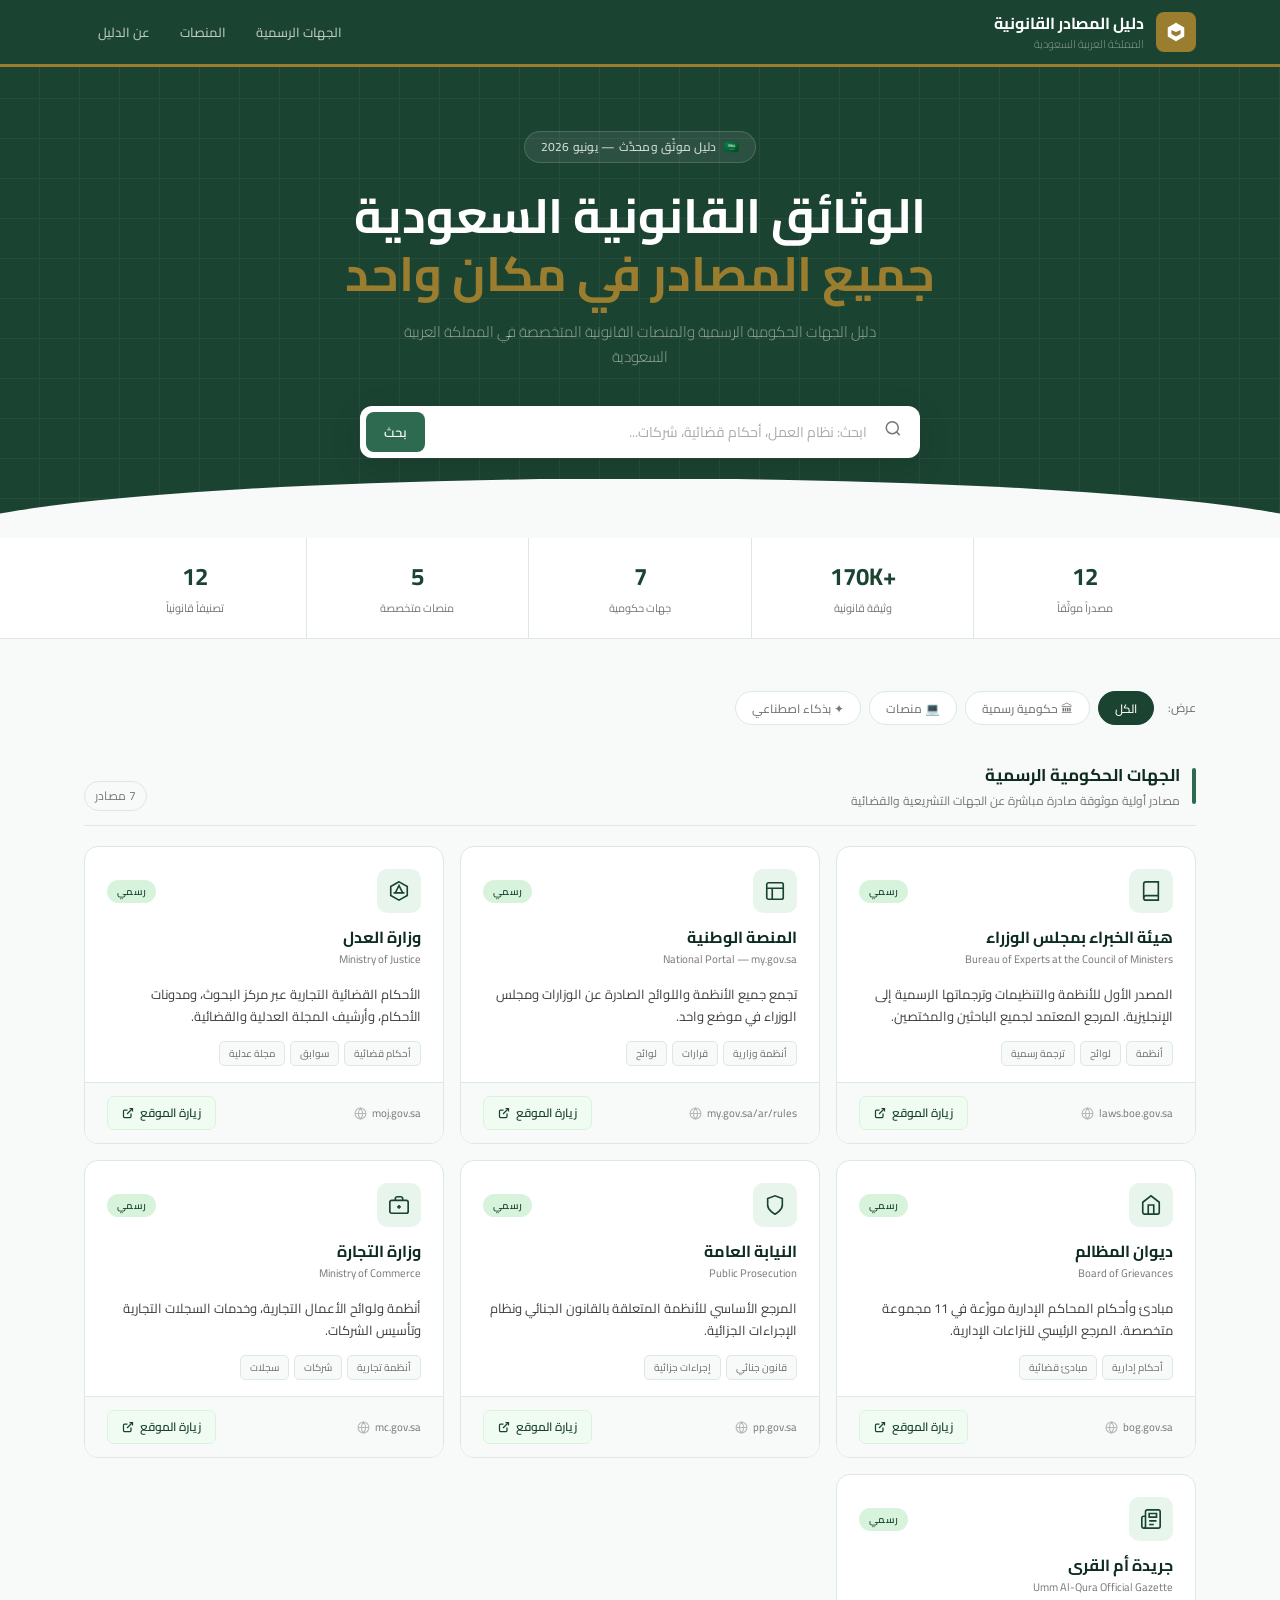
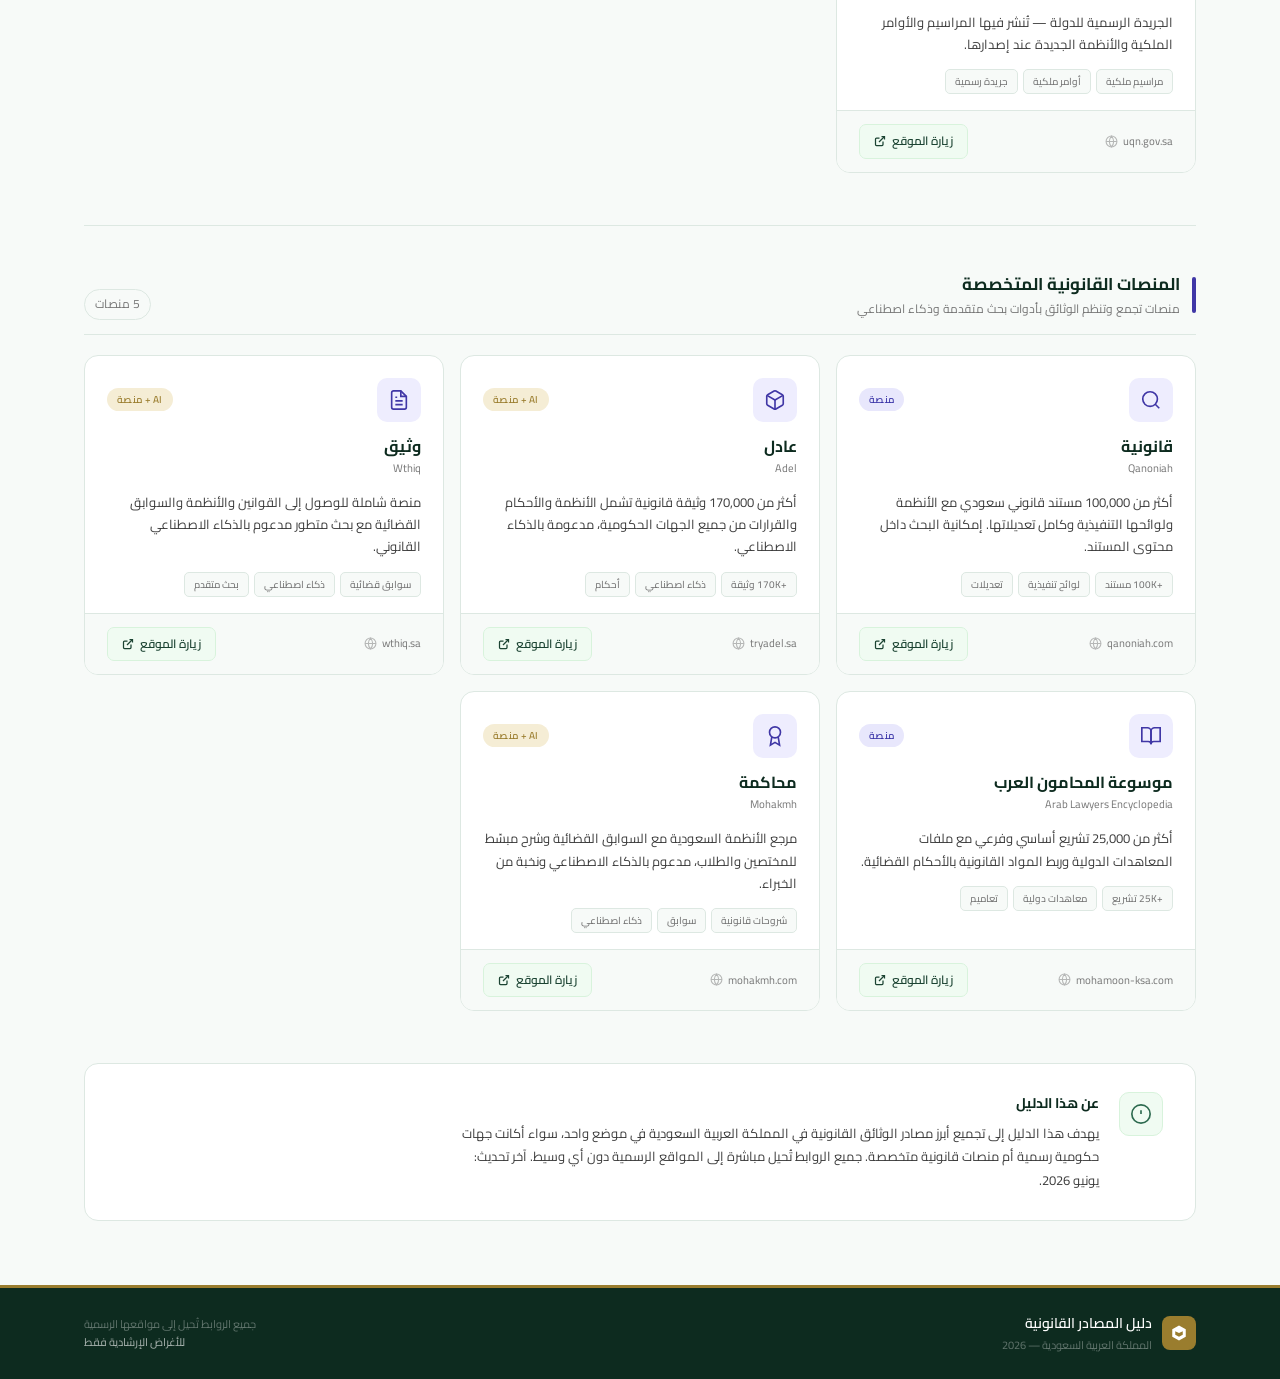
==== commit 285e4c9f: "v0" ====
--- a/index.html
+++ b/index.html
@@ -4,928 +4,1108 @@
 <meta charset="UTF-8" />
 <meta name="viewport" content="width=device-width, initial-scale=1.0" />
 <title>مصادر الوثائق القانونية — المملكة العربية السعودية</title>
-<link rel="preconnect" href="https://fonts.googleapis.com" />
-<link rel="preconnect" href="https://fonts.gstatic.com" crossorigin />
-<link href="https://fonts.googleapis.com/css2?family=IBM+Plex+Sans+Arabic:wght@300;400;500;600&display=swap" rel="stylesheet" />
+<link href="https://fonts.googleapis.com/css2?family=Cairo:wght@300;400;500;600;700&display=swap" rel="stylesheet" />
 <style>
-  /* ── tokens ──────────────────────────────────────────────── */
-  :root {
-    --navy:   #0C2340;
-    --blue:   #185FA5;
-    --blue2:  #1A72C4;
-    --lt-blue:#E6F1FB;
-    --teal:   #0F6E56;
-    --lt-teal:#E1F5EE;
-    --amber:  #854F0B;
-    --lt-amb: #FAEEDA;
-    --purp:   #4037A6;
-    --lt-pur: #EEEDFE;
-    --coral:  #993C1D;
-    --lt-cor: #FAECE7;
-    --text:   #1A1A1A;
-    --muted:  #5F5E5A;
-    --border: #E3E1D9;
-    --bg:     #F8F7F4;
-    --white:  #FFFFFF;
-    --gold:   #C8981A;
-  }
-
-  *, *::before, *::after { box-sizing: border-box; margin: 0; padding: 0; }
-
-  body {
-    font-family: 'IBM Plex Sans Arabic', system-ui, sans-serif;
-    background: var(--bg);
-    color: var(--text);
-    line-height: 1.6;
-  }
-
-  /* ── HEADER ─────────────────────────────────────────────── */
-  .site-header {
-    background: var(--navy);
-    position: sticky;
-    top: 0;
-    z-index: 100;
-    box-shadow: 0 2px 16px rgba(0,0,0,.25);
-  }
-  .header-inner {
-    max-width: 1200px;
-    margin: 0 auto;
-    padding: 0 24px;
-    height: 60px;
-    display: flex;
-    align-items: center;
-    justify-content: space-between;
-  }
-  .logo {
-    display: flex;
-    align-items: center;
-    gap: 10px;
-    text-decoration: none;
-  }
-  .logo-emblem {
-    width: 36px;
-    height: 36px;
-    background: var(--gold);
-    border-radius: 8px;
-    display: flex;
-    align-items: center;
-    justify-content: center;
-    font-size: 18px;
-    flex-shrink: 0;
-  }
-  .logo-text {
-    color: var(--white);
-    font-size: 15px;
-    font-weight: 600;
-    letter-spacing: .01em;
-  }
-  .logo-sub {
-    color: rgba(255,255,255,.5);
-    font-size: 11px;
-    font-weight: 300;
-  }
-  nav {
-    display: flex;
-    gap: 6px;
-    align-items: center;
-  }
-  nav a {
-    color: rgba(255,255,255,.75);
-    text-decoration: none;
-    font-size: 13px;
-    padding: 6px 12px;
-    border-radius: 6px;
-    transition: all .15s;
-  }
-  nav a:hover { background: rgba(255,255,255,.1); color: var(--white); }
-
-  /* ── HERO ────────────────────────────────────────────────── */
-  .hero {
-    background: linear-gradient(145deg, var(--navy) 0%, #1B3A66 60%, #0F4D3A 100%);
-    padding: 72px 24px 56px;
-    text-align: center;
-    position: relative;
-    overflow: hidden;
-  }
-  .hero::before {
-    content: '';
-    position: absolute;
-    inset: 0;
-    background: url("data:image/svg+xml,%3Csvg width='60' height='60' viewBox='0 0 60 60' xmlns='http://www.w3.org/2000/svg'%3E%3Cg fill='none' fill-rule='evenodd'%3E%3Cg fill='%23ffffff' fill-opacity='0.03'%3E%3Cpath d='M36 34v-4h-2v4h-4v2h4v4h2v-4h4v-2h-4zm0-30V0h-2v4h-4v2h4v4h2V6h4V4h-4zM6 34v-4H4v4H0v2h4v4h2v-4h4v-2H6zM6 4V0H4v4H0v2h4v4h2V6h4V4H6z'/%3E%3C/g%3E%3C/g%3E%3C/svg%3E") repeat;
-  }
-  .hero-badge {
-    display: inline-flex;
-    align-items: center;
-    gap: 6px;
-    background: rgba(200,152,26,.15);
-    border: 1px solid rgba(200,152,26,.35);
-    color: var(--gold);
-    font-size: 11px;
-    padding: 4px 12px;
-    border-radius: 20px;
-    margin-bottom: 20px;
-    position: relative;
-  }
-  .hero h1 {
-    color: var(--white);
-    font-size: clamp(26px, 4vw, 44px);
-    font-weight: 600;
-    line-height: 1.25;
-    max-width: 700px;
-    margin: 0 auto 16px;
-    position: relative;
-  }
-  .hero h1 span { color: var(--gold); }
-  .hero p {
-    color: rgba(255,255,255,.65);
-    font-size: 15px;
-    max-width: 520px;
-    margin: 0 auto 32px;
-    font-weight: 300;
-    position: relative;
-  }
-  .search-wrap {
-    max-width: 540px;
-    margin: 0 auto;
-    position: relative;
-  }
-  .search-wrap input {
-    width: 100%;
-    padding: 14px 48px 14px 110px;
-    font-family: inherit;
-    font-size: 14px;
-    border: none;
-    border-radius: 12px;
-    outline: none;
-    background: var(--white);
-    color: var(--text);
-    box-shadow: 0 4px 24px rgba(0,0,0,.2);
-  }
-  .search-wrap input::placeholder { color: #aaa; }
-  .search-icon {
-    position: absolute;
-    right: 16px;
-    top: 50%;
-    transform: translateY(-50%);
-    color: var(--muted);
-    font-size: 18px;
-    pointer-events: none;
-  }
-  .search-btn {
-    position: absolute;
-    left: 6px;
-    top: 50%;
-    transform: translateY(-50%);
-    background: var(--blue);
-    color: var(--white);
-    border: none;
-    border-radius: 8px;
-    padding: 8px 16px;
-    font-family: inherit;
-    font-size: 13px;
-    cursor: pointer;
-    transition: background .15s;
-  }
-  .search-btn:hover { background: var(--blue2); }
-
-  /* ── STATS BAR ───────────────────────────────────────────── */
-  .stats-bar {
-    background: var(--white);
-    border-bottom: 1px solid var(--border);
-  }
-  .stats-inner {
-    max-width: 1200px;
-    margin: 0 auto;
-    padding: 0 24px;
-    display: flex;
-    align-items: stretch;
-    justify-content: center;
-  }
-  .stat-item {
-    padding: 18px 32px;
-    text-align: center;
-    border-left: 1px solid var(--border);
-    flex: 1;
-  }
-  .stat-item:last-child { border-left: none; }
-  .stat-num {
-    font-size: 22px;
-    font-weight: 600;
-    color: var(--blue);
-    display: block;
-  }
-  .stat-lbl {
-    font-size: 11px;
-    color: var(--muted);
-    margin-top: 2px;
-  }
-
-  /* ── MAIN ────────────────────────────────────────────────── */
-  main {
-    max-width: 1200px;
-    margin: 0 auto;
-    padding: 48px 24px;
-  }
-
-  /* filter tabs */
-  .filter-row {
-    display: flex;
-    align-items: center;
-    gap: 8px;
-    margin-bottom: 32px;
-    flex-wrap: wrap;
-  }
-  .filter-label {
-    font-size: 12px;
-    color: var(--muted);
-    margin-left: 4px;
-  }
-  .tab {
-    padding: 7px 16px;
-    border-radius: 20px;
-    border: 1px solid var(--border);
-    background: var(--white);
-    font-family: inherit;
-    font-size: 12px;
-    color: var(--muted);
-    cursor: pointer;
-    transition: all .15s;
-  }
-  .tab:hover { border-color: var(--blue); color: var(--blue); }
-  .tab.active { background: var(--navy); color: var(--white); border-color: var(--navy); }
-
-  /* section heading */
-  .section-head {
-    display: flex;
-    align-items: center;
-    gap: 12px;
-    margin-bottom: 20px;
-    margin-top: 8px;
-  }
-  .section-icon {
-    width: 32px;
-    height: 32px;
-    border-radius: 8px;
-    display: flex;
-    align-items: center;
-    justify-content: center;
-    font-size: 16px;
-    flex-shrink: 0;
-  }
-  .section-head h2 {
-    font-size: 16px;
-    font-weight: 600;
-    color: var(--navy);
-  }
-  .section-head p {
-    font-size: 12px;
-    color: var(--muted);
-  }
-
-  /* cards grid */
-  .cards-grid {
-    display: grid;
-    grid-template-columns: repeat(auto-fill, minmax(300px, 1fr));
-    gap: 16px;
-    margin-bottom: 48px;
-  }
-  .card {
-    background: var(--white);
-    border: 1px solid var(--border);
-    border-radius: 14px;
-    padding: 20px;
-    display: flex;
-    flex-direction: column;
-    gap: 12px;
-    transition: box-shadow .2s, transform .2s, border-color .2s;
-    cursor: pointer;
-    text-decoration: none;
-    color: inherit;
-    position: relative;
-    overflow: hidden;
-  }
-  .card::after {
-    content: '';
-    position: absolute;
-    inset: 0;
-    border-radius: 14px;
-    opacity: 0;
-    transition: opacity .2s;
-  }
-  .card:hover {
-    box-shadow: 0 8px 32px rgba(0,0,0,.1);
-    transform: translateY(-2px);
-    border-color: var(--blue);
-  }
-  .card.featured {
-    border-color: var(--blue);
-    box-shadow: 0 0 0 3px rgba(24,95,165,.1);
-  }
-  .card-head {
-    display: flex;
-    align-items: flex-start;
-    justify-content: space-between;
-    gap: 10px;
-  }
-  .card-icon {
-    width: 42px;
-    height: 42px;
-    border-radius: 10px;
-    display: flex;
-    align-items: center;
-    justify-content: center;
-    font-size: 20px;
-    flex-shrink: 0;
-  }
-  .badge {
-    font-size: 10px;
-    font-weight: 500;
-    padding: 3px 9px;
-    border-radius: 20px;
-    white-space: nowrap;
-  }
-  .badge-official { background: var(--lt-teal); color: var(--teal); }
-  .badge-platform { background: var(--lt-pur);  color: var(--purp); }
-  .badge-ai       { background: var(--lt-amb);  color: var(--amber);}
-  .card-title {
-    font-size: 15px;
-    font-weight: 600;
-    color: var(--navy);
-    line-height: 1.3;
-  }
-  .card-en {
-    font-size: 11px;
-    color: var(--muted);
-    margin-top: 1px;
-    font-weight: 300;
-  }
-  .card-desc {
-    font-size: 13px;
-    color: var(--muted);
-    line-height: 1.6;
-    flex: 1;
-  }
-  .card-tags {
-    display: flex;
-    flex-wrap: wrap;
-    gap: 5px;
-  }
-  .tag {
-    font-size: 10px;
-    padding: 2px 8px;
-    border-radius: 20px;
-    background: var(--bg);
-    color: var(--muted);
-    border: 1px solid var(--border);
-  }
-  .card-footer {
-    display: flex;
-    align-items: center;
-    justify-content: space-between;
-    padding-top: 12px;
-    border-top: 1px solid var(--border);
-    margin-top: auto;
-  }
-  .card-url {
-    font-size: 11px;
-    color: var(--muted);
-    direction: ltr;
-    font-weight: 300;
-  }
-  .visit-btn {
-    display: inline-flex;
-    align-items: center;
-    gap: 5px;
-    font-size: 12px;
-    font-weight: 500;
-    color: var(--blue);
-    text-decoration: none;
-    padding: 5px 12px;
-    border-radius: 7px;
-    background: var(--lt-blue);
-    transition: background .15s;
-  }
-  .visit-btn:hover { background: #d2e8f9; }
-
-  /* ── DIVIDER ─────────────────────────────────────────────── */
-  .divider {
-    height: 1px;
-    background: var(--border);
-    margin: 8px 0 40px;
-  }
-
-  /* ── NO RESULTS ──────────────────────────────────────────── */
-  #no-results {
-    display: none;
-    text-align: center;
-    padding: 48px 24px;
-    color: var(--muted);
-    font-size: 14px;
-  }
-
-  /* ── FOOTER ──────────────────────────────────────────────── */
-  .site-footer {
-    background: var(--navy);
-    color: rgba(255,255,255,.55);
-    text-align: center;
-    padding: 28px 24px;
-    font-size: 12px;
-    font-weight: 300;
-  }
-  .site-footer strong { color: var(--gold); font-weight: 500; }
-
-  /* ── RESPONSIVE ──────────────────────────────────────────── */
-  @media (max-width: 640px) {
-    .stats-inner { flex-direction: column; }
-    .stat-item { border-left: none; border-bottom: 1px solid var(--border); padding: 14px 24px; }
-    .stat-item:last-child { border-bottom: none; }
-    nav { display: none; }
-    .cards-grid { grid-template-columns: 1fr; }
-  }
-
-  /* hidden for JS filter */
-  .card-section { transition: opacity .2s; }
-  .card-section.hidden { display: none; }
-  .card.hidden { display: none; }
+
+/* ═══════════════════════════════════════
+   TOKENS
+═══════════════════════════════════════ */
+:root {
+  --green-900: #0D2B1F;
+  --green-800: #1B4332;
+  --green-700: #2D6A4F;
+  --green-600: #40916C;
+  --green-100: #D8F3DC;
+  --green-50:  #F0FBF2;
+  --gold:      #9A7D2E;
+  --gold-lt:   #F5EDD5;
+  --text:      #111111;
+  --text-2:    #3D3D3D;
+  --text-3:    #767676;
+  --border:    #DDE8E2;
+  --bg:        #F7FAF8;
+  --white:     #FFFFFF;
+  --radius:    10px;
+  --shadow-sm: 0 1px 3px rgba(0,0,0,.07);
+  --shadow-md: 0 4px 16px rgba(0,0,0,.09);
+  --shadow-lg: 0 8px 32px rgba(0,0,0,.12);
+  --font: 'Cairo', sans-serif;
+}
+
+/* ═══════════════════════════════════════
+   RESET
+═══════════════════════════════════════ */
+*, *::before, *::after { box-sizing: border-box; margin: 0; padding: 0; }
+html { scroll-behavior: smooth; }
+body { font-family: var(--font); background: var(--bg); color: var(--text); line-height: 1.7; -webkit-font-smoothing: antialiased; }
+a { text-decoration: none; color: inherit; }
+button { font-family: var(--font); cursor: pointer; border: none; background: none; }
+img { display: block; max-width: 100%; }
+
+/* ═══════════════════════════════════════
+   LAYOUT
+═══════════════════════════════════════ */
+.container { max-width: 1160px; margin: 0 auto; padding: 0 24px; }
+
+/* ═══════════════════════════════════════
+   HEADER
+═══════════════════════════════════════ */
+.header {
+  position: sticky;
+  top: 0;
+  z-index: 200;
+  background: var(--green-800);
+  border-bottom: 3px solid var(--gold);
+}
+.header-inner {
+  display: flex;
+  align-items: center;
+  justify-content: space-between;
+  height: 64px;
+}
+.logo {
+  display: flex;
+  align-items: center;
+  gap: 12px;
+}
+.logo-icon {
+  width: 40px;
+  height: 40px;
+  background: var(--gold);
+  border-radius: 8px;
+  display: grid;
+  place-items: center;
+}
+.logo-icon svg { width: 22px; height: 22px; fill: var(--white); }
+.logo-name {
+  color: var(--white);
+  font-size: 16px;
+  font-weight: 700;
+  letter-spacing: -.01em;
+}
+.logo-tagline {
+  color: rgba(255,255,255,.5);
+  font-size: 11px;
+  font-weight: 300;
+  margin-top: -2px;
+}
+.nav {
+  display: flex;
+  gap: 2px;
+}
+.nav a {
+  color: rgba(255,255,255,.7);
+  font-size: 13px;
+  font-weight: 500;
+  padding: 7px 14px;
+  border-radius: 7px;
+  transition: background .15s, color .15s;
+}
+.nav a:hover { background: rgba(255,255,255,.08); color: var(--white); }
+
+/* ═══════════════════════════════════════
+   HERO
+═══════════════════════════════════════ */
+.hero {
+  background: var(--green-800);
+  padding: 64px 0 80px;
+  position: relative;
+  overflow: hidden;
+}
+/* geometric pattern overlay */
+.hero::before {
+  content: '';
+  position: absolute;
+  inset: 0;
+  opacity: .06;
+  background-image:
+    repeating-linear-gradient(
+      0deg,
+      transparent,
+      transparent 39px,
+      rgba(255,255,255,.8) 39px,
+      rgba(255,255,255,.8) 40px
+    ),
+    repeating-linear-gradient(
+      90deg,
+      transparent,
+      transparent 39px,
+      rgba(255,255,255,.8) 39px,
+      rgba(255,255,255,.8) 40px
+    );
+  pointer-events: none;
+}
+.hero::after {
+  content: '';
+  position: absolute;
+  bottom: -1px;
+  left: 0; right: 0;
+  height: 60px;
+  background: var(--bg);
+  clip-path: ellipse(55% 100% at 50% 100%);
+}
+.hero-inner {
+  position: relative;
+  text-align: center;
+}
+.hero-eyebrow {
+  display: inline-flex;
+  align-items: center;
+  gap: 8px;
+  background: rgba(255,255,255,.08);
+  border: 1px solid rgba(255,255,255,.14);
+  color: rgba(255,255,255,.8);
+  font-size: 12px;
+  font-weight: 500;
+  padding: 5px 16px;
+  border-radius: 20px;
+  margin-bottom: 24px;
+  letter-spacing: .02em;
+}
+.hero-eyebrow span { color: var(--gold); }
+.hero h1 {
+  color: var(--white);
+  font-size: clamp(28px, 4.5vw, 48px);
+  font-weight: 700;
+  line-height: 1.2;
+  max-width: 680px;
+  margin: 0 auto 16px;
+}
+.hero h1 em {
+  font-style: normal;
+  color: var(--gold);
+  position: relative;
+}
+.hero-sub {
+  color: rgba(255,255,255,.55);
+  font-size: 15px;
+  font-weight: 300;
+  max-width: 500px;
+  margin: 0 auto 36px;
+}
+
+/* search */
+.search-box {
+  max-width: 560px;
+  margin: 0 auto;
+  position: relative;
+}
+.search-box input {
+  width: 100%;
+  height: 52px;
+  padding: 0 52px 0 130px;
+  font-family: var(--font);
+  font-size: 14px;
+  background: var(--white);
+  border: 1.5px solid transparent;
+  border-radius: 12px;
+  color: var(--text);
+  box-shadow: var(--shadow-lg);
+  outline: none;
+  transition: border-color .2s;
+}
+.search-box input:focus { border-color: var(--green-600); }
+.search-box input::placeholder { color: #aaa; }
+.search-ico {
+  position: absolute;
+  right: 18px;
+  top: 50%;
+  transform: translateY(-50%);
+  pointer-events: none;
+  color: var(--text-3);
+}
+.search-ico svg { width: 18px; height: 18px; stroke: currentColor; fill: none; stroke-width: 2; }
+.search-btn {
+  position: absolute;
+  left: 6px;
+  top: 6px;
+  height: 40px;
+  padding: 0 18px;
+  background: var(--green-700);
+  color: var(--white);
+  font-family: var(--font);
+  font-size: 13px;
+  font-weight: 600;
+  border-radius: 8px;
+  transition: background .15s;
+}
+.search-btn:hover { background: var(--green-600); }
+
+/* ═══════════════════════════════════════
+   STATS STRIP
+═══════════════════════════════════════ */
+.stats-strip {
+  background: var(--white);
+  border-bottom: 1px solid var(--border);
+  margin-top: -1px;
+}
+.stats-inner {
+  display: flex;
+  align-items: stretch;
+}
+.stat {
+  flex: 1;
+  display: flex;
+  flex-direction: column;
+  align-items: center;
+  justify-content: center;
+  padding: 20px 12px;
+  border-left: 1px solid var(--border);
+  gap: 2px;
+}
+.stat:last-child { border-left: none; }
+.stat-n {
+  font-size: 24px;
+  font-weight: 700;
+  color: var(--green-800);
+}
+.stat-l {
+  font-size: 11px;
+  color: var(--text-3);
+  font-weight: 400;
+  text-align: center;
+}
+
+/* ═══════════════════════════════════════
+   MAIN CONTENT
+═══════════════════════════════════════ */
+.main { padding: 52px 0 64px; }
+
+/* filter row */
+.filter-row {
+  display: flex;
+  align-items: center;
+  gap: 8px;
+  margin-bottom: 36px;
+  flex-wrap: wrap;
+}
+.filter-lbl {
+  font-size: 12px;
+  color: var(--text-3);
+  font-weight: 500;
+  margin-left: 6px;
+}
+.chip {
+  height: 34px;
+  padding: 0 16px;
+  border-radius: 20px;
+  border: 1.5px solid var(--border);
+  background: var(--white);
+  font-family: var(--font);
+  font-size: 12px;
+  font-weight: 500;
+  color: var(--text-3);
+  transition: all .15s;
+}
+.chip:hover { border-color: var(--green-700); color: var(--green-700); }
+.chip.on { background: var(--green-800); color: var(--white); border-color: var(--green-800); }
+
+/* section header */
+.sec-hd {
+  display: flex;
+  align-items: flex-end;
+  justify-content: space-between;
+  margin-bottom: 20px;
+  padding-bottom: 14px;
+  border-bottom: 1.5px solid var(--border);
+}
+.sec-hd-left { display: flex; align-items: center; gap: 12px; }
+.sec-dot {
+  width: 4px;
+  height: 36px;
+  border-radius: 4px;
+  background: var(--green-700);
+  flex-shrink: 0;
+}
+.sec-title {
+  font-size: 17px;
+  font-weight: 700;
+  color: var(--green-900);
+}
+.sec-sub {
+  font-size: 12px;
+  color: var(--text-3);
+  font-weight: 400;
+  margin-top: 1px;
+}
+.sec-count {
+  font-size: 12px;
+  color: var(--text-3);
+  background: var(--bg);
+  border: 1px solid var(--border);
+  padding: 4px 10px;
+  border-radius: 20px;
+}
+
+/* cards grid */
+.grid {
+  display: grid;
+  grid-template-columns: repeat(auto-fill, minmax(320px, 1fr));
+  gap: 16px;
+  margin-bottom: 52px;
+}
+
+/* card */
+.card {
+  display: flex;
+  flex-direction: column;
+  background: var(--white);
+  border: 1.5px solid var(--border);
+  border-radius: 14px;
+  overflow: hidden;
+  transition: box-shadow .2s, transform .2s, border-color .2s;
+}
+.card:hover {
+  box-shadow: var(--shadow-lg);
+  transform: translateY(-3px);
+  border-color: var(--green-600);
+}
+.card-top {
+  padding: 22px 22px 16px;
+  flex: 1;
+  display: flex;
+  flex-direction: column;
+  gap: 14px;
+}
+.card-meta {
+  display: flex;
+  align-items: center;
+  justify-content: space-between;
+}
+.card-ico {
+  width: 44px;
+  height: 44px;
+  border-radius: 10px;
+  display: grid;
+  place-items: center;
+  flex-shrink: 0;
+}
+.card-ico svg { width: 22px; height: 22px; }
+.pill {
+  font-size: 10px;
+  font-weight: 600;
+  padding: 3px 10px;
+  border-radius: 20px;
+  letter-spacing: .03em;
+  text-transform: uppercase;
+}
+.pill-gov  { background: var(--green-100); color: var(--green-800); }
+.pill-plat { background: #E8E7FC; color: #3B35A8; }
+.pill-ai   { background: var(--gold-lt);  color: var(--gold); }
+.card-body {}
+.card-name {
+  font-size: 16px;
+  font-weight: 700;
+  color: var(--green-900);
+  margin-bottom: 2px;
+  line-height: 1.3;
+}
+.card-en {
+  font-size: 11px;
+  color: var(--text-3);
+  font-weight: 400;
+  direction: ltr;
+  text-align: right;
+}
+.card-desc {
+  font-size: 13px;
+  color: var(--text-2);
+  line-height: 1.7;
+  font-weight: 400;
+}
+.card-tags {
+  display: flex;
+  flex-wrap: wrap;
+  gap: 5px;
+}
+.tag {
+  font-size: 10px;
+  font-weight: 500;
+  padding: 3px 9px;
+  border-radius: 5px;
+  background: var(--bg);
+  color: var(--text-3);
+  border: 1px solid var(--border);
+}
+
+/* card footer */
+.card-ft {
+  display: flex;
+  align-items: center;
+  justify-content: space-between;
+  padding: 13px 22px;
+  border-top: 1px solid var(--border);
+  background: var(--bg);
+}
+.card-url {
+  font-size: 11px;
+  color: var(--text-3);
+  direction: ltr;
+  font-weight: 400;
+  display: flex;
+  align-items: center;
+  gap: 5px;
+}
+.card-url svg { width: 13px; height: 13px; stroke: currentColor; fill: none; stroke-width: 2; opacity: .5; }
+.visit {
+  display: inline-flex;
+  align-items: center;
+  gap: 6px;
+  font-size: 12px;
+  font-weight: 600;
+  color: var(--green-800);
+  background: var(--green-50);
+  border: 1.5px solid var(--green-100);
+  padding: 6px 14px;
+  border-radius: 7px;
+  transition: background .15s, border-color .15s;
+  cursor: pointer;
+}
+.visit:hover { background: var(--green-100); border-color: var(--green-600); }
+.visit svg { width: 12px; height: 12px; stroke: currentColor; fill: none; stroke-width: 2.5; }
+
+/* ═══════════════════════════════════════
+   DIVIDER
+═══════════════════════════════════════ */
+.divider { height: 1px; background: var(--border); margin: 0 0 44px; }
+
+/* ═══════════════════════════════════════
+   ABOUT BAND
+═══════════════════════════════════════ */
+.about-band {
+  background: var(--white);
+  border: 1.5px solid var(--border);
+  border-radius: 14px;
+  padding: 28px 32px;
+  display: flex;
+  align-items: flex-start;
+  gap: 20px;
+}
+.about-icon {
+  width: 44px;
+  height: 44px;
+  background: var(--green-50);
+  border: 1.5px solid var(--green-100);
+  border-radius: 10px;
+  display: grid;
+  place-items: center;
+  flex-shrink: 0;
+}
+.about-icon svg { width: 22px; height: 22px; stroke: var(--green-700); fill: none; stroke-width: 1.8; }
+.about-title { font-size: 14px; font-weight: 700; color: var(--green-900); margin-bottom: 6px; }
+.about-text { font-size: 13px; color: var(--text-2); line-height: 1.8; max-width: 640px; }
+
+/* ═══════════════════════════════════════
+   EMPTY STATE
+═══════════════════════════════════════ */
+.empty {
+  display: none;
+  text-align: center;
+  padding: 60px 24px;
+}
+.empty svg { width: 48px; height: 48px; stroke: var(--border); fill: none; stroke-width: 1.5; margin: 0 auto 16px; }
+.empty p { font-size: 14px; color: var(--text-3); }
+
+/* ═══════════════════════════════════════
+   FOOTER
+═══════════════════════════════════════ */
+.footer {
+  background: var(--green-900);
+  border-top: 3px solid var(--gold);
+}
+.footer-inner {
+  display: flex;
+  align-items: center;
+  justify-content: space-between;
+  padding: 24px 0;
+}
+.footer-logo { display: flex; align-items: center; gap: 10px; }
+.footer-logo-name { color: var(--white); font-size: 14px; font-weight: 600; }
+.footer-logo-sub  { color: rgba(255,255,255,.35); font-size: 11px; }
+.footer-copy { font-size: 11px; color: rgba(255,255,255,.35); text-align: left; }
+.footer-copy strong { color: rgba(255,255,255,.6); font-weight: 500; }
+
+/* ═══════════════════════════════════════
+   HIDDEN / RESPONSIVE
+═══════════════════════════════════════ */
+.card.hide { display: none; }
+.sec-block.hide { display: none; }
+
+@media (max-width: 720px) {
+  .nav { display: none; }
+  .stats-inner { flex-wrap: wrap; }
+  .stat { min-width: 50%; border-bottom: 1px solid var(--border); }
+  .grid { grid-template-columns: 1fr; }
+  .hero h1 { font-size: 26px; }
+  .footer-inner { flex-direction: column; gap: 16px; text-align: center; }
+  .footer-copy { text-align: center; }
+  .about-band { flex-direction: column; }
+}
 </style>
 </head>
 <body>
 
-<!-- ══════════════════ HEADER ══════════════════ -->
-<header class="site-header" role="banner">
-  <div class="header-inner">
-    <a href="#" class="logo" aria-label="الصفحة الرئيسية">
-      <div class="logo-emblem" aria-hidden="true">⚖</div>
-      <div>
-        <div class="logo-text">مصادر قانونية</div>
-        <div class="logo-sub">المملكة العربية السعودية</div>
+<!-- ════════ HEADER ════════ -->
+<header class="header">
+  <div class="container">
+    <div class="header-inner">
+      <div class="logo">
+        <div class="logo-icon">
+          <svg viewBox="0 0 24 24"><path d="M12 2L3 7v10l9 5 9-5V7L12 2zM12 17l-5-2.8V9.8L12 12l5-2.2v4.4L12 17z"/></svg>
+        </div>
+        <div>
+          <div class="logo-name">دليل المصادر القانونية</div>
+          <div class="logo-tagline">المملكة العربية السعودية</div>
+        </div>
       </div>
-    </a>
-    <nav role="navigation" aria-label="التنقل الرئيسي">
-      <a href="#official">الجهات الرسمية</a>
-      <a href="#platforms">المنصات</a>
-      <a href="#about">عن الدليل</a>
-    </nav>
+      <nav class="nav">
+        <a href="#gov">الجهات الرسمية</a>
+        <a href="#platforms">المنصات</a>
+        <a href="#about">عن الدليل</a>
+      </nav>
+    </div>
   </div>
 </header>
 
-<!-- ══════════════════ HERO ══════════════════ -->
-<section class="hero" aria-labelledby="hero-title">
-  <div class="hero-badge" aria-label="محدّث يونيو 2026">
-    <span aria-hidden="true">🇸🇦</span> دليل الوثائق القانونية المحدّث — 2026
-  </div>
-  <h1 id="hero-title">
-    جميع <span>مصادر الوثائق القانونية</span><br/>في مكان واحد
-  </h1>
-  <p>دليل شامل للمراجع التشريعية والقضائية الرسمية والمنصات القانونية المتخصصة في المملكة العربية السعودية</p>
-
-  <div class="search-wrap" role="search">
-    <span class="search-icon" aria-hidden="true">🔍</span>
-    <label for="search-input" class="sr-only" style="position:absolute;width:1px;height:1px;overflow:hidden;clip:rect(0,0,0,0)">ابحث في المصادر</label>
-    <input id="search-input" type="search" placeholder="ابحث: نظام العمل، أحكام قضائية، معاهدات..." autocomplete="off" oninput="filterAll(this.value)" />
-    <button class="search-btn" onclick="filterAll(document.getElementById('search-input').value)">بحث</button>
+<!-- ════════ HERO ════════ -->
+<section class="hero">
+  <div class="container hero-inner">
+    <div class="hero-eyebrow">
+      <span>🇸🇦</span> دليل موثّق ومحدَّث — يونيو 2026
+    </div>
+    <h1>الوثائق القانونية السعودية<br/><em>جميع المصادر في مكان واحد</em></h1>
+    <p class="hero-sub">دليل الجهات الحكومية الرسمية والمنصات القانونية المتخصصة في المملكة العربية السعودية</p>
+
+    <div class="search-box">
+      <div class="search-ico">
+        <svg viewBox="0 0 24 24"><circle cx="11" cy="11" r="8"/><path d="m21 21-4.35-4.35"/></svg>
+      </div>
+      <input id="q" type="search" placeholder="ابحث: نظام العمل، أحكام قضائية، شركات..." autocomplete="off" oninput="run()" />
+      <button class="search-btn" onclick="run()">بحث</button>
+    </div>
   </div>
 </section>
 
-<!-- ══════════════════ STATS BAR ══════════════════ -->
-<div class="stats-bar" role="region" aria-label="إحصاءات سريعة">
-  <div class="stats-inner">
-    <div class="stat-item">
-      <span class="stat-num">12</span>
-      <div class="stat-lbl">مصدراً موثقاً</div>
-    </div>
-    <div class="stat-item">
-      <span class="stat-num">+170K</span>
-      <div class="stat-lbl">وثيقة قانونية</div>
-    </div>
-    <div class="stat-item">
-      <span class="stat-num">7</span>
-      <div class="stat-lbl">جهات حكومية رسمية</div>
-    </div>
-    <div class="stat-item">
-      <span class="stat-num">5</span>
-      <div class="stat-lbl">منصات متخصصة</div>
-    </div>
-    <div class="stat-item">
-      <span class="stat-num">12</span>
-      <div class="stat-lbl">تصنيفاً قانونياً</div>
+<!-- ════════ STATS ════════ -->
+<div class="stats-strip">
+  <div class="container">
+    <div class="stats-inner">
+      <div class="stat"><span class="stat-n">12</span><span class="stat-l">مصدراً موثّقاً</span></div>
+      <div class="stat"><span class="stat-n">+170K</span><span class="stat-l">وثيقة قانونية</span></div>
+      <div class="stat"><span class="stat-n">7</span><span class="stat-l">جهات حكومية</span></div>
+      <div class="stat"><span class="stat-n">5</span><span class="stat-l">منصات متخصصة</span></div>
+      <div class="stat"><span class="stat-n">12</span><span class="stat-l">تصنيفاً قانونياً</span></div>
     </div>
   </div>
 </div>
 
-<!-- ══════════════════ MAIN ══════════════════ -->
-<main id="main-content">
-
-  <!-- Filter tabs -->
-  <div class="filter-row" role="group" aria-label="تصفية المصادر">
-    <span class="filter-label">تصفية:</span>
-    <button class="tab active" onclick="setTab(this,'all')" aria-pressed="true">الكل</button>
-    <button class="tab" onclick="setTab(this,'official')" aria-pressed="false">🏛 حكومية رسمية</button>
-    <button class="tab" onclick="setTab(this,'platform')" aria-pressed="false">💻 منصات</button>
-    <button class="tab" onclick="setTab(this,'ai')" aria-pressed="false">🤖 بذكاء اصطناعي</button>
-  </div>
-
-  <!-- ── SECTION 1: Official ── -->
-  <div id="official" class="card-section" data-section="official">
-    <div class="section-head">
-      <div class="section-icon" style="background:#E6F1FB; color:#185FA5;" aria-hidden="true">🏛</div>
+<!-- ════════ MAIN ════════ -->
+<main class="main">
+  <div class="container">
+
+    <!-- filter chips -->
+    <div class="filter-row">
+      <span class="filter-lbl">عرض:</span>
+      <button class="chip on"  onclick="tab(this,'all')">الكل</button>
+      <button class="chip"     onclick="tab(this,'gov')">🏛 حكومية رسمية</button>
+      <button class="chip"     onclick="tab(this,'plat')">💻 منصات</button>
+      <button class="chip"     onclick="tab(this,'ai')">✦ بذكاء اصطناعي</button>
+    </div>
+
+    <!-- ── SECTION: GOV ── -->
+    <div id="gov" class="sec-block" data-sec="gov">
+      <div class="sec-hd">
+        <div class="sec-hd-left">
+          <div class="sec-dot"></div>
+          <div>
+            <div class="sec-title">الجهات الحكومية الرسمية</div>
+            <div class="sec-sub">مصادر أولية موثوقة صادرة مباشرة عن الجهات التشريعية والقضائية</div>
+          </div>
+        </div>
+        <span class="sec-count">7 مصادر</span>
+      </div>
+
+      <div class="grid">
+
+        <div class="card" data-cat="gov" data-kw="هيئة الخبراء مجلس الوزراء أنظمة تنظيمات ترجمة رسمية تشريع">
+          <div class="card-top">
+            <div class="card-meta">
+              <div class="card-ico" style="background:#E8F5EC;">
+                <svg viewBox="0 0 24 24" fill="none" stroke="#1B4332" stroke-width="1.8"><path d="M4 19.5A2.5 2.5 0 0 1 6.5 17H20"/><path d="M6.5 2H20v20H6.5A2.5 2.5 0 0 1 4 19.5v-15A2.5 2.5 0 0 1 6.5 2z"/></svg>
+              </div>
+              <span class="pill pill-gov">رسمي</span>
+            </div>
+            <div class="card-body">
+              <div class="card-name">هيئة الخبراء بمجلس الوزراء</div>
+              <div class="card-en">Bureau of Experts at the Council of Ministers</div>
+            </div>
+            <div class="card-desc">المصدر الأول للأنظمة والتنظيمات وترجماتها الرسمية إلى الإنجليزية. المرجع المعتمد لجميع الباحثين والمختصين.</div>
+            <div class="card-tags">
+              <span class="tag">أنظمة</span>
+              <span class="tag">لوائح</span>
+              <span class="tag">ترجمة رسمية</span>
+            </div>
+          </div>
+          <div class="card-ft">
+            <span class="card-url">
+              <svg viewBox="0 0 24 24"><circle cx="12" cy="12" r="10"/><path d="M2 12h20M12 2a15.3 15.3 0 0 1 4 10 15.3 15.3 0 0 1-4 10 15.3 15.3 0 0 1-4-10 15.3 15.3 0 0 1 4-10z"/></svg>
+              laws.boe.gov.sa
+            </span>
+            <a href="https://laws.boe.gov.sa" target="_blank" rel="noopener" class="visit">
+              زيارة الموقع
+              <svg viewBox="0 0 24 24"><path d="M18 13v6a2 2 0 0 1-2 2H5a2 2 0 0 1-2-2V8a2 2 0 0 1 2-2h6"/><polyline points="15 3 21 3 21 9"/><line x1="10" y1="14" x2="21" y2="3"/></svg>
+            </a>
+          </div>
+        </div>
+
+        <div class="card" data-cat="gov" data-kw="المنصة الوطنية أنظمة لوائح وزارات مجلس وزراء قرارات حكومية">
+          <div class="card-top">
+            <div class="card-meta">
+              <div class="card-ico" style="background:#E8F5EC;">
+                <svg viewBox="0 0 24 24" fill="none" stroke="#1B4332" stroke-width="1.8"><rect x="3" y="3" width="18" height="18" rx="2"/><path d="M3 9h18M9 21V9"/></svg>
+              </div>
+              <span class="pill pill-gov">رسمي</span>
+            </div>
+            <div class="card-body">
+              <div class="card-name">المنصة الوطنية</div>
+              <div class="card-en">National Portal — my.gov.sa</div>
+            </div>
+            <div class="card-desc">تجمع جميع الأنظمة واللوائح الصادرة عن الوزارات ومجلس الوزراء في موضع واحد.</div>
+            <div class="card-tags">
+              <span class="tag">أنظمة وزارية</span>
+              <span class="tag">قرارات</span>
+              <span class="tag">لوائح</span>
+            </div>
+          </div>
+          <div class="card-ft">
+            <span class="card-url">
+              <svg viewBox="0 0 24 24"><circle cx="12" cy="12" r="10"/><path d="M2 12h20M12 2a15.3 15.3 0 0 1 4 10 15.3 15.3 0 0 1-4 10 15.3 15.3 0 0 1-4-10 15.3 15.3 0 0 1 4-10z"/></svg>
+              my.gov.sa/ar/rules
+            </span>
+            <a href="https://my.gov.sa/ar/rules" target="_blank" rel="noopener" class="visit">
+              زيارة الموقع
+              <svg viewBox="0 0 24 24"><path d="M18 13v6a2 2 0 0 1-2 2H5a2 2 0 0 1-2-2V8a2 2 0 0 1 2-2h6"/><polyline points="15 3 21 3 21 9"/><line x1="10" y1="14" x2="21" y2="3"/></svg>
+            </a>
+          </div>
+        </div>
+
+        <div class="card" data-cat="gov" data-kw="وزارة العدل أحكام قضائية تجارية سوابق مجلة عدلية قضائية">
+          <div class="card-top">
+            <div class="card-meta">
+              <div class="card-ico" style="background:#E8F5EC;">
+                <svg viewBox="0 0 24 24" fill="none" stroke="#1B4332" stroke-width="1.8"><path d="M12 2L3 7v10l9 5 9-5V7L12 2z"/><path d="M8 14l4-8 4 8"/><path d="M6 14h12"/></svg>
+              </div>
+              <span class="pill pill-gov">رسمي</span>
+            </div>
+            <div class="card-body">
+              <div class="card-name">وزارة العدل</div>
+              <div class="card-en">Ministry of Justice</div>
+            </div>
+            <div class="card-desc">الأحكام القضائية التجارية عبر مركز البحوث، ومدونات الأحكام، وأرشيف المجلة العدلية والقضائية.</div>
+            <div class="card-tags">
+              <span class="tag">أحكام قضائية</span>
+              <span class="tag">سوابق</span>
+              <span class="tag">مجلة عدلية</span>
+            </div>
+          </div>
+          <div class="card-ft">
+            <span class="card-url">
+              <svg viewBox="0 0 24 24"><circle cx="12" cy="12" r="10"/><path d="M2 12h20M12 2a15.3 15.3 0 0 1 4 10 15.3 15.3 0 0 1-4 10 15.3 15.3 0 0 1-4-10 15.3 15.3 0 0 1 4-10z"/></svg>
+              moj.gov.sa
+            </span>
+            <a href="https://moj.gov.sa" target="_blank" rel="noopener" class="visit">
+              زيارة الموقع
+              <svg viewBox="0 0 24 24"><path d="M18 13v6a2 2 0 0 1-2 2H5a2 2 0 0 1-2-2V8a2 2 0 0 1 2-2h6"/><polyline points="15 3 21 3 21 9"/><line x1="10" y1="14" x2="21" y2="3"/></svg>
+            </a>
+          </div>
+        </div>
+
+        <div class="card" data-cat="gov" data-kw="ديوان المظالم محاكم إدارية أحكام مبادئ قضائية">
+          <div class="card-top">
+            <div class="card-meta">
+              <div class="card-ico" style="background:#E8F5EC;">
+                <svg viewBox="0 0 24 24" fill="none" stroke="#1B4332" stroke-width="1.8"><path d="M3 9l9-7 9 7v11a2 2 0 0 1-2 2H5a2 2 0 0 1-2-2z"/><polyline points="9 22 9 12 15 12 15 22"/></svg>
+              </div>
+              <span class="pill pill-gov">رسمي</span>
+            </div>
+            <div class="card-body">
+              <div class="card-name">ديوان المظالم</div>
+              <div class="card-en">Board of Grievances</div>
+            </div>
+            <div class="card-desc">مبادئ وأحكام المحاكم الإدارية موزّعة في 11 مجموعة متخصصة. المرجع الرئيسي للنزاعات الإدارية.</div>
+            <div class="card-tags">
+              <span class="tag">أحكام إدارية</span>
+              <span class="tag">مبادئ قضائية</span>
+            </div>
+          </div>
+          <div class="card-ft">
+            <span class="card-url">
+              <svg viewBox="0 0 24 24"><circle cx="12" cy="12" r="10"/><path d="M2 12h20M12 2a15.3 15.3 0 0 1 4 10 15.3 15.3 0 0 1-4 10 15.3 15.3 0 0 1-4-10 15.3 15.3 0 0 1 4-10z"/></svg>
+              bog.gov.sa
+            </span>
+            <a href="https://bog.gov.sa" target="_blank" rel="noopener" class="visit">
+              زيارة الموقع
+              <svg viewBox="0 0 24 24"><path d="M18 13v6a2 2 0 0 1-2 2H5a2 2 0 0 1-2-2V8a2 2 0 0 1 2-2h6"/><polyline points="15 3 21 3 21 9"/><line x1="10" y1="14" x2="21" y2="3"/></svg>
+            </a>
+          </div>
+        </div>
+
+        <div class="card" data-cat="gov" data-kw="النيابة العامة قانون جنائي جزائي إجراءات جريمة">
+          <div class="card-top">
+            <div class="card-meta">
+              <div class="card-ico" style="background:#E8F5EC;">
+                <svg viewBox="0 0 24 24" fill="none" stroke="#1B4332" stroke-width="1.8"><path d="M12 22s8-4 8-10V5l-8-3-8 3v7c0 6 8 10 8 10z"/></svg>
+              </div>
+              <span class="pill pill-gov">رسمي</span>
+            </div>
+            <div class="card-body">
+              <div class="card-name">النيابة العامة</div>
+              <div class="card-en">Public Prosecution</div>
+            </div>
+            <div class="card-desc">المرجع الأساسي للأنظمة المتعلقة بالقانون الجنائي ونظام الإجراءات الجزائية.</div>
+            <div class="card-tags">
+              <span class="tag">قانون جنائي</span>
+              <span class="tag">إجراءات جزائية</span>
+            </div>
+          </div>
+          <div class="card-ft">
+            <span class="card-url">
+              <svg viewBox="0 0 24 24"><circle cx="12" cy="12" r="10"/><path d="M2 12h20M12 2a15.3 15.3 0 0 1 4 10 15.3 15.3 0 0 1-4 10 15.3 15.3 0 0 1-4-10 15.3 15.3 0 0 1 4-10z"/></svg>
+              pp.gov.sa
+            </span>
+            <a href="https://pp.gov.sa" target="_blank" rel="noopener" class="visit">
+              زيارة الموقع
+              <svg viewBox="0 0 24 24"><path d="M18 13v6a2 2 0 0 1-2 2H5a2 2 0 0 1-2-2V8a2 2 0 0 1 2-2h6"/><polyline points="15 3 21 3 21 9"/><line x1="10" y1="14" x2="21" y2="3"/></svg>
+            </a>
+          </div>
+        </div>
+
+        <div class="card" data-cat="gov" data-kw="وزارة التجارة سجلات تجارية شركات أعمال تأسيس">
+          <div class="card-top">
+            <div class="card-meta">
+              <div class="card-ico" style="background:#E8F5EC;">
+                <svg viewBox="0 0 24 24" fill="none" stroke="#1B4332" stroke-width="1.8"><rect x="2" y="7" width="20" height="14" rx="2"/><path d="M16 7V5a2 2 0 0 0-2-2h-4a2 2 0 0 0-2 2v2"/><line x1="12" y1="12" x2="12" y2="16"/><line x1="10" y1="14" x2="14" y2="14"/></svg>
+              </div>
+              <span class="pill pill-gov">رسمي</span>
+            </div>
+            <div class="card-body">
+              <div class="card-name">وزارة التجارة</div>
+              <div class="card-en">Ministry of Commerce</div>
+            </div>
+            <div class="card-desc">أنظمة ولوائح الأعمال التجارية، وخدمات السجلات التجارية وتأسيس الشركات.</div>
+            <div class="card-tags">
+              <span class="tag">أنظمة تجارية</span>
+              <span class="tag">شركات</span>
+              <span class="tag">سجلات</span>
+            </div>
+          </div>
+          <div class="card-ft">
+            <span class="card-url">
+              <svg viewBox="0 0 24 24"><circle cx="12" cy="12" r="10"/><path d="M2 12h20M12 2a15.3 15.3 0 0 1 4 10 15.3 15.3 0 0 1-4 10 15.3 15.3 0 0 1-4-10 15.3 15.3 0 0 1 4-10z"/></svg>
+              mc.gov.sa
+            </span>
+            <a href="https://mc.gov.sa" target="_blank" rel="noopener" class="visit">
+              زيارة الموقع
+              <svg viewBox="0 0 24 24"><path d="M18 13v6a2 2 0 0 1-2 2H5a2 2 0 0 1-2-2V8a2 2 0 0 1 2-2h6"/><polyline points="15 3 21 3 21 9"/><line x1="10" y1="14" x2="21" y2="3"/></svg>
+            </a>
+          </div>
+        </div>
+
+        <div class="card" data-cat="gov" data-kw="أم القرى جريدة رسمية مراسيم أوامر ملكية أنظمة جديدة">
+          <div class="card-top">
+            <div class="card-meta">
+              <div class="card-ico" style="background:#E8F5EC;">
+                <svg viewBox="0 0 24 24" fill="none" stroke="#1B4332" stroke-width="1.8"><path d="M4 22h16a2 2 0 0 0 2-2V4a2 2 0 0 0-2-2H8a2 2 0 0 0-2 2v16a2 2 0 0 1-2 2zm0 0a2 2 0 0 1-2-2v-9c0-1.1.9-2 2-2h2"/><path d="M18 14h-8"/><path d="M15 18h-5"/><path d="M10 6h8v4h-8V6z"/></svg>
+              </div>
+              <span class="pill pill-gov">رسمي</span>
+            </div>
+            <div class="card-body">
+              <div class="card-name">جريدة أم القرى</div>
+              <div class="card-en">Umm Al-Qura Official Gazette</div>
+            </div>
+            <div class="card-desc">الجريدة الرسمية للدولة — تُنشر فيها المراسيم والأوامر الملكية والأنظمة الجديدة عند إصدارها.</div>
+            <div class="card-tags">
+              <span class="tag">مراسيم ملكية</span>
+              <span class="tag">أوامر ملكية</span>
+              <span class="tag">جريدة رسمية</span>
+            </div>
+          </div>
+          <div class="card-ft">
+            <span class="card-url">
+              <svg viewBox="0 0 24 24"><circle cx="12" cy="12" r="10"/><path d="M2 12h20M12 2a15.3 15.3 0 0 1 4 10 15.3 15.3 0 0 1-4 10 15.3 15.3 0 0 1-4-10 15.3 15.3 0 0 1 4-10z"/></svg>
+              uqn.gov.sa
+            </span>
+            <a href="https://www.uqn.gov.sa" target="_blank" rel="noopener" class="visit">
+              زيارة الموقع
+              <svg viewBox="0 0 24 24"><path d="M18 13v6a2 2 0 0 1-2 2H5a2 2 0 0 1-2-2V8a2 2 0 0 1 2-2h6"/><polyline points="15 3 21 3 21 9"/><line x1="10" y1="14" x2="21" y2="3"/></svg>
+            </a>
+          </div>
+        </div>
+
+      </div><!-- /grid -->
+    </div><!-- /sec gov -->
+
+    <div class="divider"></div>
+
+    <!-- ── SECTION: PLATFORMS ── -->
+    <div id="platforms" class="sec-block" data-sec="plat">
+      <div class="sec-hd">
+        <div class="sec-hd-left">
+          <div class="sec-dot" style="background:#4037A6;"></div>
+          <div>
+            <div class="sec-title">المنصات القانونية المتخصصة</div>
+            <div class="sec-sub">منصات تجمع وتنظم الوثائق بأدوات بحث متقدمة وذكاء اصطناعي</div>
+          </div>
+        </div>
+        <span class="sec-count">5 منصات</span>
+      </div>
+
+      <div class="grid">
+
+        <div class="card" data-cat="plat" data-kw="قانونية qanoniah أنظمة لوائح تنفيذية بحث مستندات تعديلات">
+          <div class="card-top">
+            <div class="card-meta">
+              <div class="card-ico" style="background:#EEEDFE;">
+                <svg viewBox="0 0 24 24" fill="none" stroke="#4037A6" stroke-width="1.8"><circle cx="11" cy="11" r="8"/><path d="m21 21-4.35-4.35"/></svg>
+              </div>
+              <span class="pill pill-plat">منصة</span>
+            </div>
+            <div class="card-body">
+              <div class="card-name">قانونية</div>
+              <div class="card-en">Qanoniah</div>
+            </div>
+            <div class="card-desc">أكثر من 100,000 مستند قانوني سعودي مع الأنظمة ولوائحها التنفيذية وكامل تعديلاتها. إمكانية البحث داخل محتوى المستند.</div>
+            <div class="card-tags">
+              <span class="tag">+100K مستند</span>
+              <span class="tag">لوائح تنفيذية</span>
+              <span class="tag">تعديلات</span>
+            </div>
+          </div>
+          <div class="card-ft">
+            <span class="card-url">
+              <svg viewBox="0 0 24 24"><circle cx="12" cy="12" r="10"/><path d="M2 12h20M12 2a15.3 15.3 0 0 1 4 10 15.3 15.3 0 0 1-4 10 15.3 15.3 0 0 1-4-10 15.3 15.3 0 0 1 4-10z"/></svg>
+              qanoniah.com
+            </span>
+            <a href="https://qanoniah.com" target="_blank" rel="noopener" class="visit">
+              زيارة الموقع
+              <svg viewBox="0 0 24 24"><path d="M18 13v6a2 2 0 0 1-2 2H5a2 2 0 0 1-2-2V8a2 2 0 0 1 2-2h6"/><polyline points="15 3 21 3 21 9"/><line x1="10" y1="14" x2="21" y2="3"/></svg>
+            </a>
+          </div>
+        </div>
+
+        <div class="card" data-cat="plat ai" data-kw="عادل adel ذكاء اصطناعي وثائق أحكام قرارات 170000">
+          <div class="card-top">
+            <div class="card-meta">
+              <div class="card-ico" style="background:#EEEDFE;">
+                <svg viewBox="0 0 24 24" fill="none" stroke="#4037A6" stroke-width="1.8"><path d="M21 16V8a2 2 0 0 0-1-1.73l-7-4a2 2 0 0 0-2 0l-7 4A2 2 0 0 0 3 8v8a2 2 0 0 0 1 1.73l7 4a2 2 0 0 0 2 0l7-4A2 2 0 0 0 21 16z"/><polyline points="3.27 6.96 12 12.01 20.73 6.96"/><line x1="12" y1="22.08" x2="12" y2="12"/></svg>
+              </div>
+              <span class="pill pill-ai">AI + منصة</span>
+            </div>
+            <div class="card-body">
+              <div class="card-name">عادل</div>
+              <div class="card-en">Adel</div>
+            </div>
+            <div class="card-desc">أكثر من 170,000 وثيقة قانونية تشمل الأنظمة والأحكام والقرارات من جميع الجهات الحكومية، مدعومة بالذكاء الاصطناعي.</div>
+            <div class="card-tags">
+              <span class="tag">+170K وثيقة</span>
+              <span class="tag">ذكاء اصطناعي</span>
+              <span class="tag">أحكام</span>
+            </div>
+          </div>
+          <div class="card-ft">
+            <span class="card-url">
+              <svg viewBox="0 0 24 24"><circle cx="12" cy="12" r="10"/><path d="M2 12h20M12 2a15.3 15.3 0 0 1 4 10 15.3 15.3 0 0 1-4 10 15.3 15.3 0 0 1-4-10 15.3 15.3 0 0 1 4-10z"/></svg>
+              tryadel.sa
+            </span>
+            <a href="https://tryadel.sa" target="_blank" rel="noopener" class="visit">
+              زيارة الموقع
+              <svg viewBox="0 0 24 24"><path d="M18 13v6a2 2 0 0 1-2 2H5a2 2 0 0 1-2-2V8a2 2 0 0 1 2-2h6"/><polyline points="15 3 21 3 21 9"/><line x1="10" y1="14" x2="21" y2="3"/></svg>
+            </a>
+          </div>
+        </div>
+
+        <div class="card" data-cat="plat ai" data-kw="وثيق wthiq سوابق قضائية بحث متقدم ذكاء اصطناعي قانوني">
+          <div class="card-top">
+            <div class="card-meta">
+              <div class="card-ico" style="background:#EEEDFE;">
+                <svg viewBox="0 0 24 24" fill="none" stroke="#4037A6" stroke-width="1.8"><path d="M14 2H6a2 2 0 0 0-2 2v16a2 2 0 0 0 2 2h12a2 2 0 0 0 2-2V8z"/><polyline points="14 2 14 8 20 8"/><line x1="16" y1="13" x2="8" y2="13"/><line x1="16" y1="17" x2="8" y2="17"/><polyline points="10 9 9 9 8 9"/></svg>
+              </div>
+              <span class="pill pill-ai">AI + منصة</span>
+            </div>
+            <div class="card-body">
+              <div class="card-name">وثيق</div>
+              <div class="card-en">Wthiq</div>
+            </div>
+            <div class="card-desc">منصة شاملة للوصول إلى القوانين والأنظمة والسوابق القضائية مع بحث متطور مدعوم بالذكاء الاصطناعي القانوني.</div>
+            <div class="card-tags">
+              <span class="tag">سوابق قضائية</span>
+              <span class="tag">ذكاء اصطناعي</span>
+              <span class="tag">بحث متقدم</span>
+            </div>
+          </div>
+          <div class="card-ft">
+            <span class="card-url">
+              <svg viewBox="0 0 24 24"><circle cx="12" cy="12" r="10"/><path d="M2 12h20M12 2a15.3 15.3 0 0 1 4 10 15.3 15.3 0 0 1-4 10 15.3 15.3 0 0 1-4-10 15.3 15.3 0 0 1 4-10z"/></svg>
+              wthiq.sa
+            </span>
+            <a href="https://wthiq.sa" target="_blank" rel="noopener" class="visit">
+              زيارة الموقع
+              <svg viewBox="0 0 24 24"><path d="M18 13v6a2 2 0 0 1-2 2H5a2 2 0 0 1-2-2V8a2 2 0 0 1 2-2h6"/><polyline points="15 3 21 3 21 9"/><line x1="10" y1="14" x2="21" y2="3"/></svg>
+            </a>
+          </div>
+        </div>
+
+        <div class="card" data-cat="plat" data-kw="المحامون العرب موسوعة تشريعات معاهدات دولية تعاميم 25000">
+          <div class="card-top">
+            <div class="card-meta">
+              <div class="card-ico" style="background:#EEEDFE;">
+                <svg viewBox="0 0 24 24" fill="none" stroke="#4037A6" stroke-width="1.8"><path d="M2 3h6a4 4 0 0 1 4 4v14a3 3 0 0 0-3-3H2z"/><path d="M22 3h-6a4 4 0 0 0-4 4v14a3 3 0 0 1 3-3h7z"/></svg>
+              </div>
+              <span class="pill pill-plat">منصة</span>
+            </div>
+            <div class="card-body">
+              <div class="card-name">موسوعة المحامون العرب</div>
+              <div class="card-en">Arab Lawyers Encyclopedia</div>
+            </div>
+            <div class="card-desc">أكثر من 25,000 تشريع أساسي وفرعي مع ملفات المعاهدات الدولية وربط المواد القانونية بالأحكام القضائية.</div>
+            <div class="card-tags">
+              <span class="tag">+25K تشريع</span>
+              <span class="tag">معاهدات دولية</span>
+              <span class="tag">تعاميم</span>
+            </div>
+          </div>
+          <div class="card-ft">
+            <span class="card-url">
+              <svg viewBox="0 0 24 24"><circle cx="12" cy="12" r="10"/><path d="M2 12h20M12 2a15.3 15.3 0 0 1 4 10 15.3 15.3 0 0 1-4 10 15.3 15.3 0 0 1-4-10 15.3 15.3 0 0 1 4-10z"/></svg>
+              mohamoon-ksa.com
+            </span>
+            <a href="https://mohamoon-ksa.com" target="_blank" rel="noopener" class="visit">
+              زيارة الموقع
+              <svg viewBox="0 0 24 24"><path d="M18 13v6a2 2 0 0 1-2 2H5a2 2 0 0 1-2-2V8a2 2 0 0 1 2-2h6"/><polyline points="15 3 21 3 21 9"/><line x1="10" y1="14" x2="21" y2="3"/></svg>
+            </a>
+          </div>
+        </div>
+
+        <div class="card" data-cat="plat ai" data-kw="محاكمة mohakmh أنظمة سوابق شرح قانوني طلاب محامين">
+          <div class="card-top">
+            <div class="card-meta">
+              <div class="card-ico" style="background:#EEEDFE;">
+                <svg viewBox="0 0 24 24" fill="none" stroke="#4037A6" stroke-width="1.8"><circle cx="12" cy="8" r="6"/><path d="M15.477 12.89 17 22l-5-3-5 3 1.523-9.11"/></svg>
+              </div>
+              <span class="pill pill-ai">AI + منصة</span>
+            </div>
+            <div class="card-body">
+              <div class="card-name">محاكمة</div>
+              <div class="card-en">Mohakmh</div>
+            </div>
+            <div class="card-desc">مرجع الأنظمة السعودية مع السوابق القضائية وشرح مبسّط للمختصين والطلاب، مدعوم بالذكاء الاصطناعي ونخبة من الخبراء.</div>
+            <div class="card-tags">
+              <span class="tag">شروحات قانونية</span>
+              <span class="tag">سوابق</span>
+              <span class="tag">ذكاء اصطناعي</span>
+            </div>
+          </div>
+          <div class="card-ft">
+            <span class="card-url">
+              <svg viewBox="0 0 24 24"><circle cx="12" cy="12" r="10"/><path d="M2 12h20M12 2a15.3 15.3 0 0 1 4 10 15.3 15.3 0 0 1-4 10 15.3 15.3 0 0 1-4-10 15.3 15.3 0 0 1 4-10z"/></svg>
+              mohakmh.com
+            </span>
+            <a href="https://mohakmh.com" target="_blank" rel="noopener" class="visit">
+              زيارة الموقع
+              <svg viewBox="0 0 24 24"><path d="M18 13v6a2 2 0 0 1-2 2H5a2 2 0 0 1-2-2V8a2 2 0 0 1 2-2h6"/><polyline points="15 3 21 3 21 9"/><line x1="10" y1="14" x2="21" y2="3"/></svg>
+            </a>
+          </div>
+        </div>
+
+      </div><!-- /grid -->
+    </div><!-- /sec plat -->
+
+    <!-- empty state -->
+    <div class="empty" id="empty">
+      <svg viewBox="0 0 24 24"><circle cx="11" cy="11" r="8"/><path d="m21 21-4.35-4.35"/></svg>
+      <p>لا توجد نتائج لـ "<span id="empty-q"></span>"</p>
+      <p style="font-size:12px;margin-top:6px;color:#aaa">جرّب كلمة مختلفة</p>
+    </div>
+
+    <!-- about -->
+    <div id="about" class="about-band" style="margin-top:8px;">
+      <div class="about-icon">
+        <svg viewBox="0 0 24 24"><circle cx="12" cy="12" r="10"/><line x1="12" y1="8" x2="12" y2="12"/><line x1="12" y1="16" x2="12.01" y2="16"/></svg>
+      </div>
       <div>
-        <h2>الجهات الحكومية الرسمية</h2>
-        <p>مصادر أولية موثوقة صادرة مباشرة عن الجهات التشريعية والقضائية</p>
+        <div class="about-title">عن هذا الدليل</div>
+        <p class="about-text">يهدف هذا الدليل إلى تجميع أبرز مصادر الوثائق القانونية في المملكة العربية السعودية في موضع واحد، سواء أكانت جهات حكومية رسمية أم منصات قانونية متخصصة. جميع الروابط تُحيل مباشرة إلى المواقع الرسمية دون أي وسيط. آخر تحديث: يونيو 2026.</p>
       </div>
     </div>
 
-    <div class="cards-grid">
-
-      <a href="https://laws.boe.gov.sa" target="_blank" rel="noopener noreferrer"
-         class="card featured"
-         data-name="هيئة الخبراء بمجلس الوزراء أنظمة تنظيمات ترجمات رسمية"
-         data-cat="official"
-         aria-label="زيارة موقع هيئة الخبراء بمجلس الوزراء">
-        <div class="card-head">
-          <div class="card-icon" style="background:#E6F1FB;" aria-hidden="true">📜</div>
-          <span class="badge badge-official">رسمي</span>
+  </div>
+</main>
+
+<!-- ════════ FOOTER ════════ -->
+<footer class="footer">
+  <div class="container">
+    <div class="footer-inner">
+      <div class="footer-logo">
+        <div class="logo-icon" style="width:34px;height:34px;">
+          <svg viewBox="0 0 24 24" style="width:18px;height:18px;" fill="white"><path d="M12 2L3 7v10l9 5 9-5V7L12 2zM12 17l-5-2.8V9.8L12 12l5-2.2v4.4L12 17z"/></svg>
         </div>
         <div>
-          <div class="card-title">هيئة الخبراء بمجلس الوزراء</div>
-          <div class="card-en">Bureau of Experts at the Council of Ministers</div>
-        </div>
-        <div class="card-desc">المصدر الأول للأنظمة والتنظيمات وترجماتها الرسمية إلى اللغة الإنجليزية. يُعدّ المرجع المعتمد لجميع الباحثين والمختصين.</div>
-        <div class="card-tags">
-          <span class="tag">أنظمة</span>
-          <span class="tag">لوائح</span>
-          <span class="tag">ترجمة رسمية</span>
-        </div>
-        <div class="card-footer">
-          <span class="card-url">laws.boe.gov.sa</span>
-          <span class="visit-btn" aria-hidden="true">زيارة الموقع ↗</span>
-        </div>
-      </a>
-
-      <a href="https://my.gov.sa/ar/rules" target="_blank" rel="noopener noreferrer"
-         class="card"
-         data-name="المنصة الوطنية my.gov.sa أنظمة لوائح وزارات"
-         data-cat="official"
-         aria-label="زيارة المنصة الوطنية الحكومية">
-        <div class="card-head">
-          <div class="card-icon" style="background:#E1F5EE;" aria-hidden="true">🌐</div>
-          <span class="badge badge-official">رسمي</span>
-        </div>
-        <div>
-          <div class="card-title">المنصة الوطنية (my.gov.sa)</div>
-          <div class="card-en">National Portal</div>
-        </div>
-        <div class="card-desc">تجمع جميع الأنظمة واللوائح الصادرة عن الوزارات ومجلس الوزراء في موضع واحد.</div>
-        <div class="card-tags">
-          <span class="tag">أنظمة وزارية</span>
-          <span class="tag">قرارات</span>
-        </div>
-        <div class="card-footer">
-          <span class="card-url">my.gov.sa/ar/rules</span>
-          <span class="visit-btn" aria-hidden="true">زيارة الموقع ↗</span>
-        </div>
-      </a>
-
-      <a href="https://moj.gov.sa" target="_blank" rel="noopener noreferrer"
-         class="card"
-         data-name="وزارة العدل أحكام قضائية تجارية مجلة عدلية"
-         data-cat="official"
-         aria-label="زيارة موقع وزارة العدل">
-        <div class="card-head">
-          <div class="card-icon" style="background:#FAEEDA;" aria-hidden="true">⚖️</div>
-          <span class="badge badge-official">رسمي</span>
-        </div>
-        <div>
-          <div class="card-title">وزارة العدل</div>
-          <div class="card-en">Ministry of Justice</div>
-        </div>
-        <div class="card-desc">الأحكام القضائية التجارية عبر مركز البحوث، ومدونات الأحكام، وأرشيف المجلة العدلية والقضائية.</div>
-        <div class="card-tags">
-          <span class="tag">أحكام قضائية</span>
-          <span class="tag">سوابق</span>
-          <span class="tag">مجلة عدلية</span>
-        </div>
-        <div class="card-footer">
-          <span class="card-url">moj.gov.sa</span>
-          <span class="visit-btn" aria-hidden="true">زيارة الموقع ↗</span>
-        </div>
-      </a>
-
-      <a href="https://bog.gov.sa" target="_blank" rel="noopener noreferrer"
-         class="card"
-         data-name="ديوان المظالم أحكام إدارية محاكم"
-         data-cat="official"
-         aria-label="زيارة موقع ديوان المظالم">
-        <div class="card-head">
-          <div class="card-icon" style="background:#EEEDFE;" aria-hidden="true">🏢</div>
-          <span class="badge badge-official">رسمي</span>
-        </div>
-        <div>
-          <div class="card-title">ديوان المظالم</div>
-          <div class="card-en">Board of Grievances</div>
-        </div>
-        <div class="card-desc">مبادئ وأحكام المحاكم الإدارية موزّعة في 11 مجموعة متخصصة، وتُعدّ المرجع الأساسي للنزاعات الإدارية.</div>
-        <div class="card-tags">
-          <span class="tag">أحكام إدارية</span>
-          <span class="tag">مبادئ قضائية</span>
-        </div>
-        <div class="card-footer">
-          <span class="card-url">bog.gov.sa</span>
-          <span class="visit-btn" aria-hidden="true">زيارة الموقع ↗</span>
-        </div>
-      </a>
-
-      <a href="https://pp.gov.sa" target="_blank" rel="noopener noreferrer"
-         class="card"
-         data-name="النيابة العامة قانون جنائي جزائي إجراءات"
-         data-cat="official"
-         aria-label="زيارة موقع النيابة العامة">
-        <div class="card-head">
-          <div class="card-icon" style="background:#FAECE7;" aria-hidden="true">🛡️</div>
-          <span class="badge badge-official">رسمي</span>
-        </div>
-        <div>
-          <div class="card-title">النيابة العامة</div>
-          <div class="card-en">Public Prosecution</div>
-        </div>
-        <div class="card-desc">المرجع الأساسي للأنظمة المتعلقة بالقانون الجنائي ونظام الإجراءات الجزائية.</div>
-        <div class="card-tags">
-          <span class="tag">قانون جنائي</span>
-          <span class="tag">إجراءات جزائية</span>
-        </div>
-        <div class="card-footer">
-          <span class="card-url">pp.gov.sa</span>
-          <span class="visit-btn" aria-hidden="true">زيارة الموقع ↗</span>
-        </div>
-      </a>
-
-      <a href="https://mc.gov.sa" target="_blank" rel="noopener noreferrer"
-         class="card"
-         data-name="وزارة التجارة سجلات تجارية شركات أعمال"
-         data-cat="official"
-         aria-label="زيارة موقع وزارة التجارة">
-        <div class="card-head">
-          <div class="card-icon" style="background:#EAF3DE;" aria-hidden="true">💼</div>
-          <span class="badge badge-official">رسمي</span>
-        </div>
-        <div>
-          <div class="card-title">وزارة التجارة</div>
-          <div class="card-en">Ministry of Commerce</div>
-        </div>
-        <div class="card-desc">أنظمة ولوائح الأعمال التجارية، وخدمات السجلات التجارية، وتأسيس الشركات.</div>
-        <div class="card-tags">
-          <span class="tag">أنظمة تجارية</span>
-          <span class="tag">شركات</span>
-          <span class="tag">سجلات</span>
-        </div>
-        <div class="card-footer">
-          <span class="card-url">mc.gov.sa</span>
-          <span class="visit-btn" aria-hidden="true">زيارة الموقع ↗</span>
-        </div>
-      </a>
-
-      <a href="https://www.uqn.gov.sa" target="_blank" rel="noopener noreferrer"
-         class="card"
-         data-name="جريدة أم القرى مراسيم ملكية أوامر ملكية جريدة رسمية"
-         data-cat="official"
-         aria-label="زيارة موقع جريدة أم القرى">
-        <div class="card-head">
-          <div class="card-icon" style="background:#E6F1FB;" aria-hidden="true">📰</div>
-          <span class="badge badge-official">رسمي</span>
-        </div>
-        <div>
-          <div class="card-title">جريدة أم القرى</div>
-          <div class="card-en">Umm Al-Qura Gazette</div>
-        </div>
-        <div class="card-desc">الجريدة الرسمية للدولة — يُنشر فيها المراسيم والأوامر الملكية والأنظمة الجديدة عند إصدارها.</div>
-        <div class="card-tags">
-          <span class="tag">مراسيم ملكية</span>
-          <span class="tag">أوامر ملكية</span>
-          <span class="tag">جريدة رسمية</span>
-        </div>
-        <div class="card-footer">
-          <span class="card-url">uqn.gov.sa</span>
-          <span class="visit-btn" aria-hidden="true">زيارة الموقع ↗</span>
-        </div>
-      </a>
-
+          <div class="footer-logo-name">دليل المصادر القانونية</div>
+          <div class="footer-logo-sub">المملكة العربية السعودية — 2026</div>
+        </div>
+      </div>
+      <div class="footer-copy">
+        جميع الروابط تُحيل إلى مواقعها الرسمية<br/>
+        <strong>للأغراض الإرشادية فقط</strong>
+      </div>
     </div>
   </div>
-
-  <div class="divider"></div>
-
-  <!-- ── SECTION 2: Platforms ── -->
-  <div id="platforms" class="card-section" data-section="platforms">
-    <div class="section-head">
-      <div class="section-icon" style="background:#EEEDFE; color:#4037A6;" aria-hidden="true">💻</div>
-      <div>
-        <h2>المنصات القانونية المتخصصة</h2>
-        <p>منصات تجمع وتنظم الوثائق مع أدوات بحث متقدمة وذكاء اصطناعي</p>
-      </div>
-    </div>
-
-    <div class="cards-grid">
-
-      <a href="https://qanoniah.com" target="_blank" rel="noopener noreferrer"
-         class="card"
-         data-name="قانونية qanoniah أنظمة لوائح تنفيذية بحث مستندات"
-         data-cat="platform"
-         aria-label="زيارة منصة قانونية">
-        <div class="card-head">
-          <div class="card-icon" style="background:#EEEDFE;" aria-hidden="true">🔍</div>
-          <span class="badge badge-platform">منصة</span>
-        </div>
-        <div>
-          <div class="card-title">قانونية</div>
-          <div class="card-en">Qanoniah</div>
-        </div>
-        <div class="card-desc">أكثر من 100,000 مستند قانوني سعودي. تجمع الأنظمة مع لوائحها التنفيذية وكامل تعديلاتها مع إمكانية البحث في المحتوى.</div>
-        <div class="card-tags">
-          <span class="tag">+100K مستند</span>
-          <span class="tag">أنظمة</span>
-          <span class="tag">لوائح تنفيذية</span>
-        </div>
-        <div class="card-footer">
-          <span class="card-url">qanoniah.com</span>
-          <span class="visit-btn" aria-hidden="true">زيارة الموقع ↗</span>
-        </div>
-      </a>
-
-      <a href="https://tryadel.sa" target="_blank" rel="noopener noreferrer"
-         class="card featured"
-         data-name="عادل adel ذكاء اصطناعي وثائق أحكام قرارات"
-         data-cat="platform ai"
-         aria-label="زيارة منصة عادل">
-        <div class="card-head">
-          <div class="card-icon" style="background:#E1F5EE;" aria-hidden="true">🤖</div>
-          <span class="badge badge-ai">AI • منصة</span>
-        </div>
-        <div>
-          <div class="card-title">عادل</div>
-          <div class="card-en">Adel</div>
-        </div>
-        <div class="card-desc">أكثر من 170,000 وثيقة قانونية تشمل الأنظمة واللوائح والأحكام والقرارات التنظيمية من جميع الجهات الحكومية، مدعومة بالذكاء الاصطناعي.</div>
-        <div class="card-tags">
-          <span class="tag">+170K وثيقة</span>
-          <span class="tag">ذكاء اصطناعي</span>
-          <span class="tag">أحكام</span>
-        </div>
-        <div class="card-footer">
-          <span class="card-url">tryadel.sa</span>
-          <span class="visit-btn" aria-hidden="true">زيارة الموقع ↗</span>
-        </div>
-      </a>
-
-      <a href="https://wthiq.sa" target="_blank" rel="noopener noreferrer"
-         class="card"
-         data-name="وثيق wthiq سوابق قضائية بحث ذكاء اصطناعي"
-         data-cat="platform ai"
-         aria-label="زيارة منصة وثيق">
-        <div class="card-head">
-          <div class="card-icon" style="background:#FAEEDA;" aria-hidden="true">📚</div>
-          <span class="badge badge-ai">AI • منصة</span>
-        </div>
-        <div>
-          <div class="card-title">وثيق</div>
-          <div class="card-en">Wthiq</div>
-        </div>
-        <div class="card-desc">منصة شاملة للوصول إلى القوانين والأنظمة والسوابق القضائية مع بحث متطور مدعوم بالذكاء الاصطناعي القانوني.</div>
-        <div class="card-tags">
-          <span class="tag">سوابق قضائية</span>
-          <span class="tag">ذكاء اصطناعي</span>
-          <span class="tag">بحث متقدم</span>
-        </div>
-        <div class="card-footer">
-          <span class="card-url">wthiq.sa</span>
-          <span class="visit-btn" aria-hidden="true">زيارة الموقع ↗</span>
-        </div>
-      </a>
-
-      <a href="https://mohamoon-ksa.com" target="_blank" rel="noopener noreferrer"
-         class="card"
-         data-name="موسوعة المحامون العرب تشريعات معاهدات دولية"
-         data-cat="platform"
-         aria-label="زيارة موسوعة المحامون العرب">
-        <div class="card-head">
-          <div class="card-icon" style="background:#FAECE7;" aria-hidden="true">📖</div>
-          <span class="badge badge-platform">منصة</span>
-        </div>
-        <div>
-          <div class="card-title">موسوعة المحامون العرب</div>
-          <div class="card-en">Arab Lawyers Encyclopedia</div>
-        </div>
-        <div class="card-desc">أكثر من 25,000 تشريع أساسي وفرعي مع ملفات المعاهدات الدولية التي وقّعت عليها المملكة وربط المواد بالأحكام القضائية.</div>
-        <div class="card-tags">
-          <span class="tag">+25K تشريع</span>
-          <span class="tag">معاهدات دولية</span>
-          <span class="tag">تعاميم</span>
-        </div>
-        <div class="card-footer">
-          <span class="card-url">mohamoon-ksa.com</span>
-          <span class="visit-btn" aria-hidden="true">زيارة الموقع ↗</span>
-        </div>
-      </a>
-
-      <a href="https://mohakmh.com" target="_blank" rel="noopener noreferrer"
-         class="card"
-         data-name="محاكمة mohakmh أنظمة سوابق شرح قانوني طلاب"
-         data-cat="platform ai"
-         aria-label="زيارة منصة محاكمة">
-        <div class="card-head">
-          <div class="card-icon" style="background:#EAF3DE;" aria-hidden="true">🏛️</div>
-          <span class="badge badge-ai">AI • منصة</span>
-        </div>
-        <div>
-          <div class="card-title">محاكمة</div>
-          <div class="card-en">Mohakmh</div>
-        </div>
-        <div class="card-desc">مرجع الأنظمة السعودية مع السوابق القضائية وشرح مبسّط للمختصين والطلاب، بمساعدة نخبة من الخبراء ودعم الذكاء الاصطناعي.</div>
-        <div class="card-tags">
-          <span class="tag">شروحات قانونية</span>
-          <span class="tag">سوابق</span>
-          <span class="tag">ذكاء اصطناعي</span>
-        </div>
-        <div class="card-footer">
-          <span class="card-url">mohakmh.com</span>
-          <span class="visit-btn" aria-hidden="true">زيارة الموقع ↗</span>
-        </div>
-      </a>
-
-    </div>
-  </div>
-
-  <!-- No results message -->
-  <div id="no-results" role="status" aria-live="polite">
-    <p style="font-size:32px;margin-bottom:12px">🔍</p>
-    <p>لا توجد نتائج للبحث عن "<span id="no-results-term"></span>"</p>
-    <p style="font-size:12px;margin-top:6px">جرّب كلمة مختلفة</p>
-  </div>
-
-  <!-- About -->
-  <div id="about" style="background:var(--white);border:1px solid var(--border);border-radius:14px;padding:28px 32px;margin-top:8px">
-    <h2 style="font-size:15px;font-weight:600;color:var(--navy);margin-bottom:10px">عن هذا الدليل</h2>
-    <p style="font-size:13px;color:var(--muted);line-height:1.8;max-width:680px">
-      يهدف هذا الدليل إلى تجميع أبرز مصادر الوثائق القانونية في المملكة العربية السعودية في موضع واحد، سواء أكانت جهات حكومية رسمية أم منصات قانونية متخصصة. جميع الروابط تُحيل مباشرة إلى المواقع الرسمية دون أي وسيط. آخر تحديث: يونيو 2026.
-    </p>
-  </div>
-
-</main>
-
-<!-- ══════════════════ FOOTER ══════════════════ -->
-<footer class="site-footer" role="contentinfo">
-  <p>
-    <strong>مصادر قانونية — المملكة العربية السعودية</strong> &nbsp;|&nbsp;
-    دليل المراجع التشريعية والقضائية &nbsp;|&nbsp; آخر تحديث: يونيو 2026
-  </p>
-  <p style="margin-top:6px;font-size:11px">جميع الروابط تُحيل إلى المواقع الرسمية. هذا الدليل لأغراض إرشادية فقط.</p>
 </footer>
 
-<!-- ══════════════════ JS ══════════════════ -->
+<!-- ════════ JS ════════ -->
 <script>
-  let activeTab = 'all';
-
-  function setTab(el, cat) {
-    document.querySelectorAll('.tab').forEach(t => {
-      t.classList.remove('active');
-      t.setAttribute('aria-pressed', 'false');
+  let activeCat = 'all';
+
+  function tab(el, cat) {
+    document.querySelectorAll('.chip').forEach(c => c.classList.remove('on'));
+    el.classList.add('on');
+    activeCat = cat;
+    apply();
+  }
+
+  function run() {
+    apply();
+  }
+
+  function apply() {
+    const q = document.getElementById('q').value.trim().toLowerCase();
+    let total = 0;
+
+    document.querySelectorAll('.card').forEach(card => {
+      const kw  = (card.dataset.kw  || '').toLowerCase();
+      const cat = (card.dataset.cat || '');
+      const matchQ   = !q || kw.includes(q);
+      const matchCat = activeCat === 'all' || cat.includes(activeCat);
+      const show = matchQ && matchCat;
+      card.classList.toggle('hide', !show);
+      if (show) total++;
     });
-    el.classList.add('active');
-    el.setAttribute('aria-pressed', 'true');
-    activeTab = cat;
-    applyFilters(document.getElementById('search-input').value);
-  }
-
-  function filterAll(query) {
-    applyFilters(query);
-  }
-
-  function applyFilters(query) {
-    const q = query.trim().toLowerCase();
-    let anyVisible = false;
-
-    document.querySelectorAll('.card').forEach(card => {
-      const name = (card.dataset.name || '').toLowerCase();
-      const cat  = (card.dataset.cat  || '');
-      const matchesSearch = !q || name.includes(q);
-      const matchesTab    = activeTab === 'all' || cat.includes(activeTab);
-      const show = matchesSearch && matchesTab;
-      card.classList.toggle('hidden', !show);
-      if (show) anyVisible = true;
+
+    // show/hide sections
+    document.querySelectorAll('.sec-block').forEach(sec => {
+      const hasSec = activeCat === 'all' || sec.dataset.sec === activeCat;
+      const hasCards = [...sec.querySelectorAll('.card')].some(c => !c.classList.contains('hide'));
+      sec.classList.toggle('hide', !hasSec || !hasCards);
     });
 
-    // show/hide sections based on whether they have visible cards
-    document.querySelectorAll('.card-section').forEach(section => {
-      const hasVisible = [...section.querySelectorAll('.card')].some(c => !c.classList.contains('hidden'));
-      section.classList.toggle('hidden', !hasVisible);
-    });
-
-    const noResults = document.getElementById('no-results');
-    if (!anyVisible) {
-      noResults.style.display = 'block';
-      document.getElementById('no-results-term').textContent = query;
-    } else {
-      noResults.style.display = 'none';
-    }
+    // divider — hide if platforms section hidden
+    const platHidden = document.querySelector('[data-sec="plat"]').classList.contains('hide');
+    document.querySelector('.divider').style.display = platHidden ? 'none' : '';
+
+    // empty state
+    const empty = document.getElementById('empty');
+    empty.style.display = total === 0 ? 'block' : 'none';
+    if (total === 0) document.getElementById('empty-q').textContent = q;
   }
 </script>
 
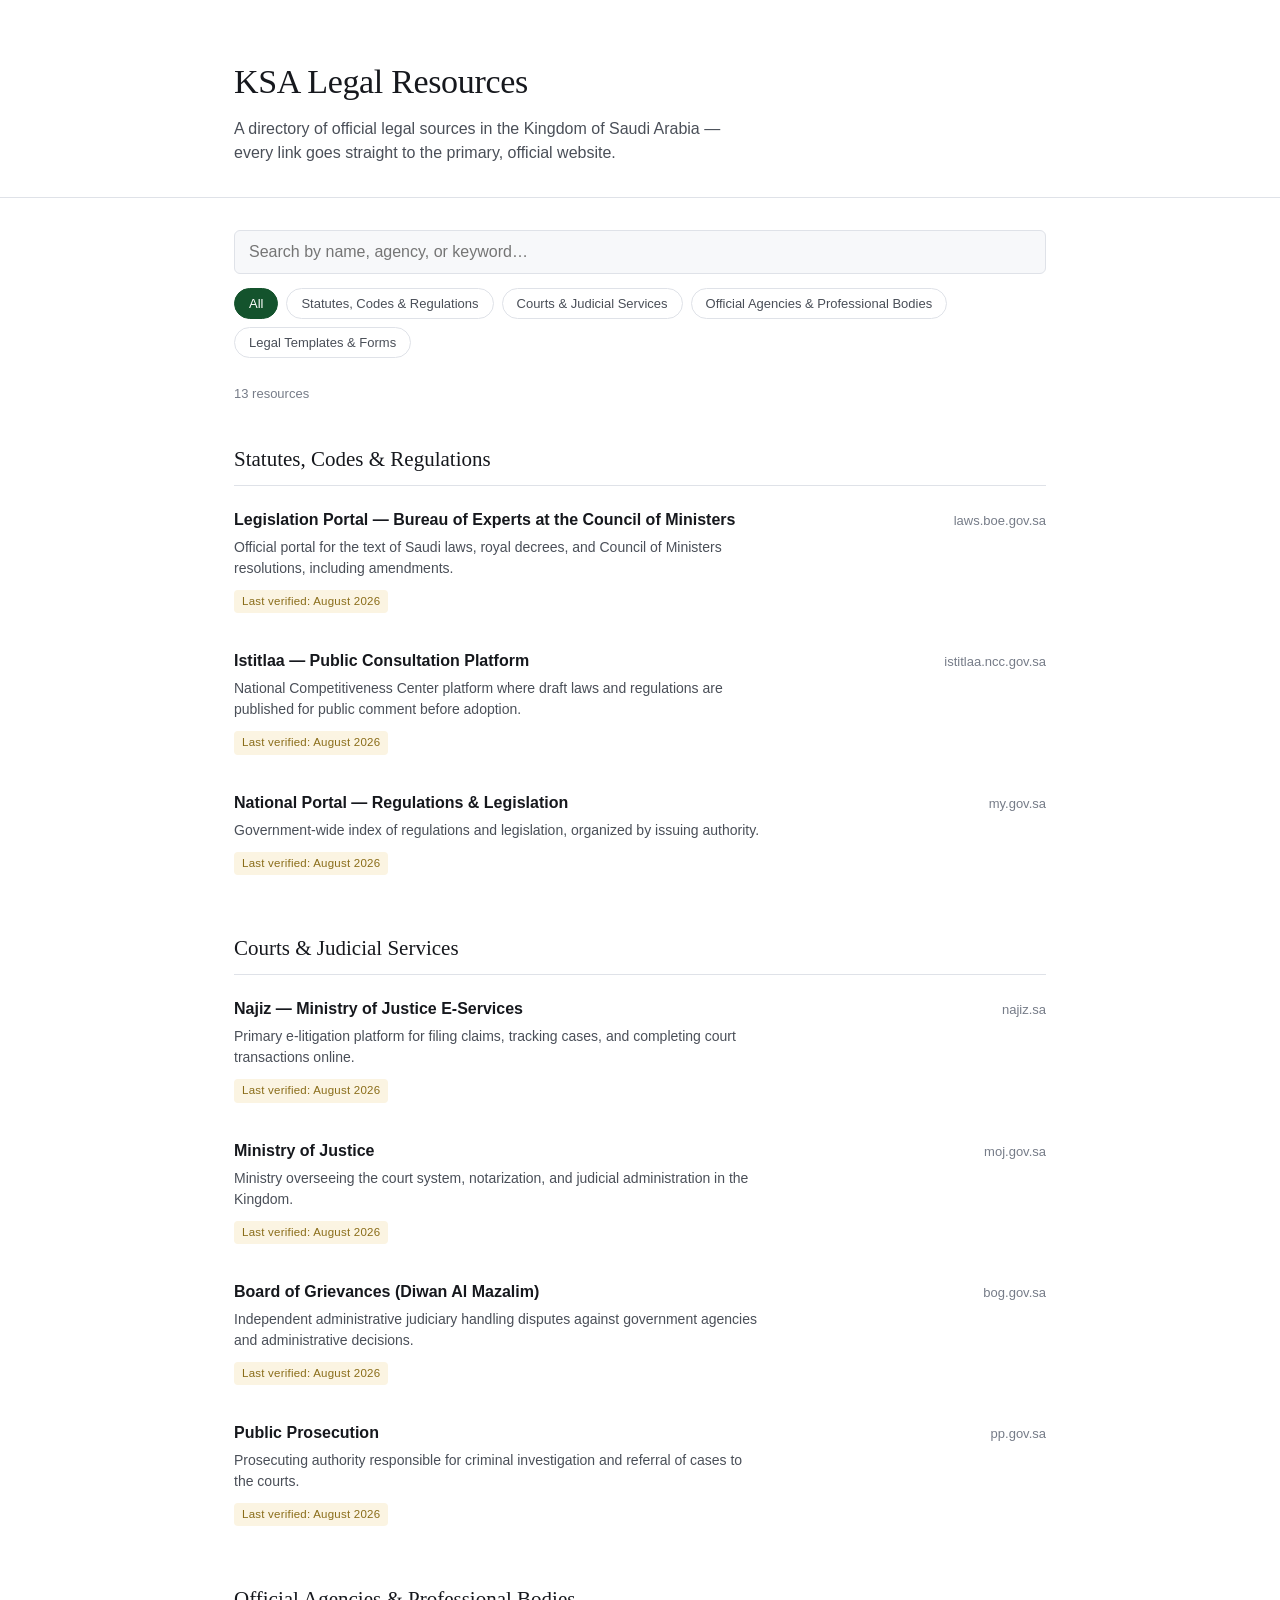
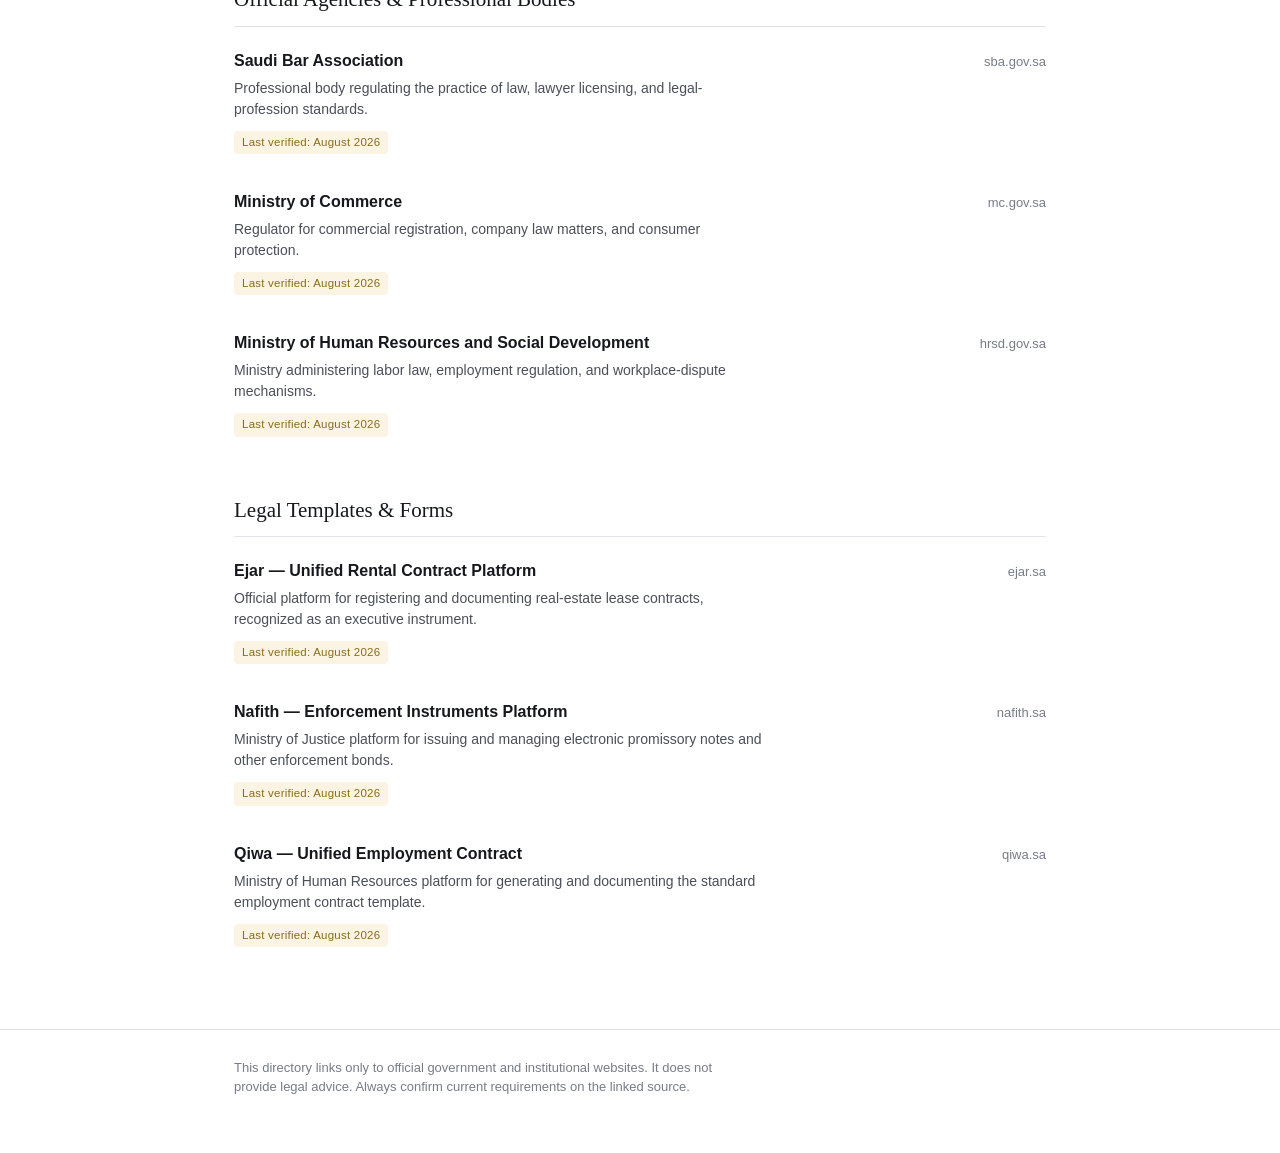
==== commit d49a3bb2: "Scaffold KSA legal resources directory as a plain static site Minimal, typographic, logo-free layout" ====
--- a/index.html
+++ b/index.html
@@ -1,1113 +1,55 @@
 <!DOCTYPE html>
-<html lang="ar" dir="rtl">
+<html lang="en">
 <head>
 <meta charset="UTF-8" />
 <meta name="viewport" content="width=device-width, initial-scale=1.0" />
-<title>مصادر الوثائق القانونية — المملكة العربية السعودية</title>
-<link href="https://fonts.googleapis.com/css2?family=Cairo:wght@300;400;500;600;700&display=swap" rel="stylesheet" />
-<style>
-
-/* ═══════════════════════════════════════
-   TOKENS
-═══════════════════════════════════════ */
-:root {
-  --green-900: #0D2B1F;
-  --green-800: #1B4332;
-  --green-700: #2D6A4F;
-  --green-600: #40916C;
-  --green-100: #D8F3DC;
-  --green-50:  #F0FBF2;
-  --gold:      #9A7D2E;
-  --gold-lt:   #F5EDD5;
-  --text:      #111111;
-  --text-2:    #3D3D3D;
-  --text-3:    #767676;
-  --border:    #DDE8E2;
-  --bg:        #F7FAF8;
-  --white:     #FFFFFF;
-  --radius:    10px;
-  --shadow-sm: 0 1px 3px rgba(0,0,0,.07);
-  --shadow-md: 0 4px 16px rgba(0,0,0,.09);
-  --shadow-lg: 0 8px 32px rgba(0,0,0,.12);
-  --font: 'Cairo', sans-serif;
-}
-
-/* ═══════════════════════════════════════
-   RESET
-═══════════════════════════════════════ */
-*, *::before, *::after { box-sizing: border-box; margin: 0; padding: 0; }
-html { scroll-behavior: smooth; }
-body { font-family: var(--font); background: var(--bg); color: var(--text); line-height: 1.7; -webkit-font-smoothing: antialiased; }
-a { text-decoration: none; color: inherit; }
-button { font-family: var(--font); cursor: pointer; border: none; background: none; }
-img { display: block; max-width: 100%; }
-
-/* ═══════════════════════════════════════
-   LAYOUT
-═══════════════════════════════════════ */
-.container { max-width: 1160px; margin: 0 auto; padding: 0 24px; }
-
-/* ═══════════════════════════════════════
-   HEADER
-═══════════════════════════════════════ */
-.header {
-  position: sticky;
-  top: 0;
-  z-index: 200;
-  background: var(--green-800);
-  border-bottom: 3px solid var(--gold);
-}
-.header-inner {
-  display: flex;
-  align-items: center;
-  justify-content: space-between;
-  height: 64px;
-}
-.logo {
-  display: flex;
-  align-items: center;
-  gap: 12px;
-}
-.logo-icon {
-  width: 40px;
-  height: 40px;
-  background: var(--gold);
-  border-radius: 8px;
-  display: grid;
-  place-items: center;
-}
-.logo-icon svg { width: 22px; height: 22px; fill: var(--white); }
-.logo-name {
-  color: var(--white);
-  font-size: 16px;
-  font-weight: 700;
-  letter-spacing: -.01em;
-}
-.logo-tagline {
-  color: rgba(255,255,255,.5);
-  font-size: 11px;
-  font-weight: 300;
-  margin-top: -2px;
-}
-.nav {
-  display: flex;
-  gap: 2px;
-}
-.nav a {
-  color: rgba(255,255,255,.7);
-  font-size: 13px;
-  font-weight: 500;
-  padding: 7px 14px;
-  border-radius: 7px;
-  transition: background .15s, color .15s;
-}
-.nav a:hover { background: rgba(255,255,255,.08); color: var(--white); }
-
-/* ═══════════════════════════════════════
-   HERO
-═══════════════════════════════════════ */
-.hero {
-  background: var(--green-800);
-  padding: 64px 0 80px;
-  position: relative;
-  overflow: hidden;
-}
-/* geometric pattern overlay */
-.hero::before {
-  content: '';
-  position: absolute;
-  inset: 0;
-  opacity: .06;
-  background-image:
-    repeating-linear-gradient(
-      0deg,
-      transparent,
-      transparent 39px,
-      rgba(255,255,255,.8) 39px,
-      rgba(255,255,255,.8) 40px
-    ),
-    repeating-linear-gradient(
-      90deg,
-      transparent,
-      transparent 39px,
-      rgba(255,255,255,.8) 39px,
-      rgba(255,255,255,.8) 40px
-    );
-  pointer-events: none;
-}
-.hero::after {
-  content: '';
-  position: absolute;
-  bottom: -1px;
-  left: 0; right: 0;
-  height: 60px;
-  background: var(--bg);
-  clip-path: ellipse(55% 100% at 50% 100%);
-}
-.hero-inner {
-  position: relative;
-  text-align: center;
-}
-.hero-eyebrow {
-  display: inline-flex;
-  align-items: center;
-  gap: 8px;
-  background: rgba(255,255,255,.08);
-  border: 1px solid rgba(255,255,255,.14);
-  color: rgba(255,255,255,.8);
-  font-size: 12px;
-  font-weight: 500;
-  padding: 5px 16px;
-  border-radius: 20px;
-  margin-bottom: 24px;
-  letter-spacing: .02em;
-}
-.hero-eyebrow span { color: var(--gold); }
-.hero h1 {
-  color: var(--white);
-  font-size: clamp(28px, 4.5vw, 48px);
-  font-weight: 700;
-  line-height: 1.2;
-  max-width: 680px;
-  margin: 0 auto 16px;
-}
-.hero h1 em {
-  font-style: normal;
-  color: var(--gold);
-  position: relative;
-}
-.hero-sub {
-  color: rgba(255,255,255,.55);
-  font-size: 15px;
-  font-weight: 300;
-  max-width: 500px;
-  margin: 0 auto 36px;
-}
-
-/* search */
-.search-box {
-  max-width: 560px;
-  margin: 0 auto;
-  position: relative;
-}
-.search-box input {
-  width: 100%;
-  height: 52px;
-  padding: 0 52px 0 130px;
-  font-family: var(--font);
-  font-size: 14px;
-  background: var(--white);
-  border: 1.5px solid transparent;
-  border-radius: 12px;
-  color: var(--text);
-  box-shadow: var(--shadow-lg);
-  outline: none;
-  transition: border-color .2s;
-}
-.search-box input:focus { border-color: var(--green-600); }
-.search-box input::placeholder { color: #aaa; }
-.search-ico {
-  position: absolute;
-  right: 18px;
-  top: 50%;
-  transform: translateY(-50%);
-  pointer-events: none;
-  color: var(--text-3);
-}
-.search-ico svg { width: 18px; height: 18px; stroke: currentColor; fill: none; stroke-width: 2; }
-.search-btn {
-  position: absolute;
-  left: 6px;
-  top: 6px;
-  height: 40px;
-  padding: 0 18px;
-  background: var(--green-700);
-  color: var(--white);
-  font-family: var(--font);
-  font-size: 13px;
-  font-weight: 600;
-  border-radius: 8px;
-  transition: background .15s;
-}
-.search-btn:hover { background: var(--green-600); }
-
-/* ═══════════════════════════════════════
-   STATS STRIP
-═══════════════════════════════════════ */
-.stats-strip {
-  background: var(--white);
-  border-bottom: 1px solid var(--border);
-  margin-top: -1px;
-}
-.stats-inner {
-  display: flex;
-  align-items: stretch;
-}
-.stat {
-  flex: 1;
-  display: flex;
-  flex-direction: column;
-  align-items: center;
-  justify-content: center;
-  padding: 20px 12px;
-  border-left: 1px solid var(--border);
-  gap: 2px;
-}
-.stat:last-child { border-left: none; }
-.stat-n {
-  font-size: 24px;
-  font-weight: 700;
-  color: var(--green-800);
-}
-.stat-l {
-  font-size: 11px;
-  color: var(--text-3);
-  font-weight: 400;
-  text-align: center;
-}
-
-/* ═══════════════════════════════════════
-   MAIN CONTENT
-═══════════════════════════════════════ */
-.main { padding: 52px 0 64px; }
-
-/* filter row */
-.filter-row {
-  display: flex;
-  align-items: center;
-  gap: 8px;
-  margin-bottom: 36px;
-  flex-wrap: wrap;
-}
-.filter-lbl {
-  font-size: 12px;
-  color: var(--text-3);
-  font-weight: 500;
-  margin-left: 6px;
-}
-.chip {
-  height: 34px;
-  padding: 0 16px;
-  border-radius: 20px;
-  border: 1.5px solid var(--border);
-  background: var(--white);
-  font-family: var(--font);
-  font-size: 12px;
-  font-weight: 500;
-  color: var(--text-3);
-  transition: all .15s;
-}
-.chip:hover { border-color: var(--green-700); color: var(--green-700); }
-.chip.on { background: var(--green-800); color: var(--white); border-color: var(--green-800); }
-
-/* section header */
-.sec-hd {
-  display: flex;
-  align-items: flex-end;
-  justify-content: space-between;
-  margin-bottom: 20px;
-  padding-bottom: 14px;
-  border-bottom: 1.5px solid var(--border);
-}
-.sec-hd-left { display: flex; align-items: center; gap: 12px; }
-.sec-dot {
-  width: 4px;
-  height: 36px;
-  border-radius: 4px;
-  background: var(--green-700);
-  flex-shrink: 0;
-}
-.sec-title {
-  font-size: 17px;
-  font-weight: 700;
-  color: var(--green-900);
-}
-.sec-sub {
-  font-size: 12px;
-  color: var(--text-3);
-  font-weight: 400;
-  margin-top: 1px;
-}
-.sec-count {
-  font-size: 12px;
-  color: var(--text-3);
-  background: var(--bg);
-  border: 1px solid var(--border);
-  padding: 4px 10px;
-  border-radius: 20px;
-}
-
-/* cards grid */
-.grid {
-  display: grid;
-  grid-template-columns: repeat(auto-fill, minmax(320px, 1fr));
-  gap: 16px;
-  margin-bottom: 52px;
-}
-
-/* card */
-.card {
-  display: flex;
-  flex-direction: column;
-  background: var(--white);
-  border: 1.5px solid var(--border);
-  border-radius: 14px;
-  overflow: hidden;
-  transition: box-shadow .2s, transform .2s, border-color .2s;
-}
-.card:hover {
-  box-shadow: var(--shadow-lg);
-  transform: translateY(-3px);
-  border-color: var(--green-600);
-}
-.card-top {
-  padding: 22px 22px 16px;
-  flex: 1;
-  display: flex;
-  flex-direction: column;
-  gap: 14px;
-}
-.card-meta {
-  display: flex;
-  align-items: center;
-  justify-content: space-between;
-}
-.card-ico {
-  width: 44px;
-  height: 44px;
-  border-radius: 10px;
-  display: grid;
-  place-items: center;
-  flex-shrink: 0;
-}
-.card-ico svg { width: 22px; height: 22px; }
-.pill {
-  font-size: 10px;
-  font-weight: 600;
-  padding: 3px 10px;
-  border-radius: 20px;
-  letter-spacing: .03em;
-  text-transform: uppercase;
-}
-.pill-gov  { background: var(--green-100); color: var(--green-800); }
-.pill-plat { background: #E8E7FC; color: #3B35A8; }
-.pill-ai   { background: var(--gold-lt);  color: var(--gold); }
-.card-body {}
-.card-name {
-  font-size: 16px;
-  font-weight: 700;
-  color: var(--green-900);
-  margin-bottom: 2px;
-  line-height: 1.3;
-}
-.card-en {
-  font-size: 11px;
-  color: var(--text-3);
-  font-weight: 400;
-  direction: ltr;
-  text-align: right;
-}
-.card-desc {
-  font-size: 13px;
-  color: var(--text-2);
-  line-height: 1.7;
-  font-weight: 400;
-}
-.card-tags {
-  display: flex;
-  flex-wrap: wrap;
-  gap: 5px;
-}
-.tag {
-  font-size: 10px;
-  font-weight: 500;
-  padding: 3px 9px;
-  border-radius: 5px;
-  background: var(--bg);
-  color: var(--text-3);
-  border: 1px solid var(--border);
-}
-
-/* card footer */
-.card-ft {
-  display: flex;
-  align-items: center;
-  justify-content: space-between;
-  padding: 13px 22px;
-  border-top: 1px solid var(--border);
-  background: var(--bg);
-}
-.card-url {
-  font-size: 11px;
-  color: var(--text-3);
-  direction: ltr;
-  font-weight: 400;
-  display: flex;
-  align-items: center;
-  gap: 5px;
-}
-.card-url svg { width: 13px; height: 13px; stroke: currentColor; fill: none; stroke-width: 2; opacity: .5; }
-.visit {
-  display: inline-flex;
-  align-items: center;
-  gap: 6px;
-  font-size: 12px;
-  font-weight: 600;
-  color: var(--green-800);
-  background: var(--green-50);
-  border: 1.5px solid var(--green-100);
-  padding: 6px 14px;
-  border-radius: 7px;
-  transition: background .15s, border-color .15s;
-  cursor: pointer;
-}
-.visit:hover { background: var(--green-100); border-color: var(--green-600); }
-.visit svg { width: 12px; height: 12px; stroke: currentColor; fill: none; stroke-width: 2.5; }
-
-/* ═══════════════════════════════════════
-   DIVIDER
-═══════════════════════════════════════ */
-.divider { height: 1px; background: var(--border); margin: 0 0 44px; }
-
-/* ═══════════════════════════════════════
-   ABOUT BAND
-═══════════════════════════════════════ */
-.about-band {
-  background: var(--white);
-  border: 1.5px solid var(--border);
-  border-radius: 14px;
-  padding: 28px 32px;
-  display: flex;
-  align-items: flex-start;
-  gap: 20px;
-}
-.about-icon {
-  width: 44px;
-  height: 44px;
-  background: var(--green-50);
-  border: 1.5px solid var(--green-100);
-  border-radius: 10px;
-  display: grid;
-  place-items: center;
-  flex-shrink: 0;
-}
-.about-icon svg { width: 22px; height: 22px; stroke: var(--green-700); fill: none; stroke-width: 1.8; }
-.about-title { font-size: 14px; font-weight: 700; color: var(--green-900); margin-bottom: 6px; }
-.about-text { font-size: 13px; color: var(--text-2); line-height: 1.8; max-width: 640px; }
-
-/* ═══════════════════════════════════════
-   EMPTY STATE
-═══════════════════════════════════════ */
-.empty {
-  display: none;
-  text-align: center;
-  padding: 60px 24px;
-}
-.empty svg { width: 48px; height: 48px; stroke: var(--border); fill: none; stroke-width: 1.5; margin: 0 auto 16px; }
-.empty p { font-size: 14px; color: var(--text-3); }
-
-/* ═══════════════════════════════════════
-   FOOTER
-═══════════════════════════════════════ */
-.footer {
-  background: var(--green-900);
-  border-top: 3px solid var(--gold);
-}
-.footer-inner {
-  display: flex;
-  align-items: center;
-  justify-content: space-between;
-  padding: 24px 0;
-}
-.footer-logo { display: flex; align-items: center; gap: 10px; }
-.footer-logo-name { color: var(--white); font-size: 14px; font-weight: 600; }
-.footer-logo-sub  { color: rgba(255,255,255,.35); font-size: 11px; }
-.footer-copy { font-size: 11px; color: rgba(255,255,255,.35); text-align: left; }
-.footer-copy strong { color: rgba(255,255,255,.6); font-weight: 500; }
-
-/* ═══════════════════════════════════════
-   HIDDEN / RESPONSIVE
-═══════════════════════════════════════ */
-.card.hide { display: none; }
-.sec-block.hide { display: none; }
-
-@media (max-width: 720px) {
-  .nav { display: none; }
-  .stats-inner { flex-wrap: wrap; }
-  .stat { min-width: 50%; border-bottom: 1px solid var(--border); }
-  .grid { grid-template-columns: 1fr; }
-  .hero h1 { font-size: 26px; }
-  .footer-inner { flex-direction: column; gap: 16px; text-align: center; }
-  .footer-copy { text-align: center; }
-  .about-band { flex-direction: column; }
-}
-</style>
+<title>KSA Legal Resources Directory</title>
+<meta name="description" content="A directory of official legal resources, courts, agencies, and forms in the Kingdom of Saudi Arabia, linking directly to primary government sources." />
+<link rel="stylesheet" href="styles.css" />
 </head>
 <body>
 
-<!-- ════════ HEADER ════════ -->
-<header class="header">
-  <div class="container">
-    <div class="header-inner">
-      <div class="logo">
-        <div class="logo-icon">
-          <svg viewBox="0 0 24 24"><path d="M12 2L3 7v10l9 5 9-5V7L12 2zM12 17l-5-2.8V9.8L12 12l5-2.2v4.4L12 17z"/></svg>
-        </div>
-        <div>
-          <div class="logo-name">دليل المصادر القانونية</div>
-          <div class="logo-tagline">المملكة العربية السعودية</div>
-        </div>
-      </div>
-      <nav class="nav">
-        <a href="#gov">الجهات الرسمية</a>
-        <a href="#platforms">المنصات</a>
-        <a href="#about">عن الدليل</a>
-      </nav>
-    </div>
+<header class="site-header">
+  <div class="wrap">
+    <h1 class="site-title">KSA Legal Resources</h1>
+    <p class="site-sub">A directory of official legal sources in the Kingdom of Saudi Arabia — every link goes straight to the primary, official website.</p>
   </div>
 </header>
 
-<!-- ════════ HERO ════════ -->
-<section class="hero">
-  <div class="container hero-inner">
-    <div class="hero-eyebrow">
-      <span>🇸🇦</span> دليل موثّق ومحدَّث — يونيو 2026
-    </div>
-    <h1>الوثائق القانونية السعودية<br/><em>جميع المصادر في مكان واحد</em></h1>
-    <p class="hero-sub">دليل الجهات الحكومية الرسمية والمنصات القانونية المتخصصة في المملكة العربية السعودية</p>
+<main class="wrap">
 
-    <div class="search-box">
-      <div class="search-ico">
-        <svg viewBox="0 0 24 24"><circle cx="11" cy="11" r="8"/><path d="m21 21-4.35-4.35"/></svg>
-      </div>
-      <input id="q" type="search" placeholder="ابحث: نظام العمل، أحكام قضائية، شركات..." autocomplete="off" oninput="run()" />
-      <button class="search-btn" onclick="run()">بحث</button>
+  <div class="controls">
+    <input
+      id="search"
+      type="search"
+      class="search-input"
+      placeholder="Search by name, agency, or keyword…"
+      autocomplete="off"
+    />
+    <div class="filter-row" id="filters" role="group" aria-label="Filter by category">
+      <button class="filter-btn is-active" data-cat="all">All</button>
+      <button class="filter-btn" data-cat="statutes">Statutes, Codes &amp; Regulations</button>
+      <button class="filter-btn" data-cat="courts">Courts &amp; Judicial Services</button>
+      <button class="filter-btn" data-cat="agencies">Official Agencies &amp; Professional Bodies</button>
+      <button class="filter-btn" data-cat="forms">Legal Templates &amp; Forms</button>
     </div>
   </div>
-</section>
 
-<!-- ════════ STATS ════════ -->
-<div class="stats-strip">
-  <div class="container">
-    <div class="stats-inner">
-      <div class="stat"><span class="stat-n">12</span><span class="stat-l">مصدراً موثّقاً</span></div>
-      <div class="stat"><span class="stat-n">+170K</span><span class="stat-l">وثيقة قانونية</span></div>
-      <div class="stat"><span class="stat-n">7</span><span class="stat-l">جهات حكومية</span></div>
-      <div class="stat"><span class="stat-n">5</span><span class="stat-l">منصات متخصصة</span></div>
-      <div class="stat"><span class="stat-n">12</span><span class="stat-l">تصنيفاً قانونياً</span></div>
-    </div>
-  </div>
-</div>
+  <p class="result-count" id="resultCount"></p>
 
-<!-- ════════ MAIN ════════ -->
-<main class="main">
-  <div class="container">
+  <div id="sections"></div>
 
-    <!-- filter chips -->
-    <div class="filter-row">
-      <span class="filter-lbl">عرض:</span>
-      <button class="chip on"  onclick="tab(this,'all')">الكل</button>
-      <button class="chip"     onclick="tab(this,'gov')">🏛 حكومية رسمية</button>
-      <button class="chip"     onclick="tab(this,'plat')">💻 منصات</button>
-      <button class="chip"     onclick="tab(this,'ai')">✦ بذكاء اصطناعي</button>
-    </div>
+  <p class="no-results" id="noResults" hidden>No resources match your search.</p>
 
-    <!-- ── SECTION: GOV ── -->
-    <div id="gov" class="sec-block" data-sec="gov">
-      <div class="sec-hd">
-        <div class="sec-hd-left">
-          <div class="sec-dot"></div>
-          <div>
-            <div class="sec-title">الجهات الحكومية الرسمية</div>
-            <div class="sec-sub">مصادر أولية موثوقة صادرة مباشرة عن الجهات التشريعية والقضائية</div>
-          </div>
-        </div>
-        <span class="sec-count">7 مصادر</span>
-      </div>
-
-      <div class="grid">
-
-        <div class="card" data-cat="gov" data-kw="هيئة الخبراء مجلس الوزراء أنظمة تنظيمات ترجمة رسمية تشريع">
-          <div class="card-top">
-            <div class="card-meta">
-              <div class="card-ico" style="background:#E8F5EC;">
-                <svg viewBox="0 0 24 24" fill="none" stroke="#1B4332" stroke-width="1.8"><path d="M4 19.5A2.5 2.5 0 0 1 6.5 17H20"/><path d="M6.5 2H20v20H6.5A2.5 2.5 0 0 1 4 19.5v-15A2.5 2.5 0 0 1 6.5 2z"/></svg>
-              </div>
-              <span class="pill pill-gov">رسمي</span>
-            </div>
-            <div class="card-body">
-              <div class="card-name">هيئة الخبراء بمجلس الوزراء</div>
-              <div class="card-en">Bureau of Experts at the Council of Ministers</div>
-            </div>
-            <div class="card-desc">المصدر الأول للأنظمة والتنظيمات وترجماتها الرسمية إلى الإنجليزية. المرجع المعتمد لجميع الباحثين والمختصين.</div>
-            <div class="card-tags">
-              <span class="tag">أنظمة</span>
-              <span class="tag">لوائح</span>
-              <span class="tag">ترجمة رسمية</span>
-            </div>
-          </div>
-          <div class="card-ft">
-            <span class="card-url">
-              <svg viewBox="0 0 24 24"><circle cx="12" cy="12" r="10"/><path d="M2 12h20M12 2a15.3 15.3 0 0 1 4 10 15.3 15.3 0 0 1-4 10 15.3 15.3 0 0 1-4-10 15.3 15.3 0 0 1 4-10z"/></svg>
-              laws.boe.gov.sa
-            </span>
-            <a href="https://laws.boe.gov.sa" target="_blank" rel="noopener" class="visit">
-              زيارة الموقع
-              <svg viewBox="0 0 24 24"><path d="M18 13v6a2 2 0 0 1-2 2H5a2 2 0 0 1-2-2V8a2 2 0 0 1 2-2h6"/><polyline points="15 3 21 3 21 9"/><line x1="10" y1="14" x2="21" y2="3"/></svg>
-            </a>
-          </div>
-        </div>
-
-        <div class="card" data-cat="gov" data-kw="المنصة الوطنية أنظمة لوائح وزارات مجلس وزراء قرارات حكومية">
-          <div class="card-top">
-            <div class="card-meta">
-              <div class="card-ico" style="background:#E8F5EC;">
-                <svg viewBox="0 0 24 24" fill="none" stroke="#1B4332" stroke-width="1.8"><rect x="3" y="3" width="18" height="18" rx="2"/><path d="M3 9h18M9 21V9"/></svg>
-              </div>
-              <span class="pill pill-gov">رسمي</span>
-            </div>
-            <div class="card-body">
-              <div class="card-name">المنصة الوطنية</div>
-              <div class="card-en">National Portal — my.gov.sa</div>
-            </div>
-            <div class="card-desc">تجمع جميع الأنظمة واللوائح الصادرة عن الوزارات ومجلس الوزراء في موضع واحد.</div>
-            <div class="card-tags">
-              <span class="tag">أنظمة وزارية</span>
-              <span class="tag">قرارات</span>
-              <span class="tag">لوائح</span>
-            </div>
-          </div>
-          <div class="card-ft">
-            <span class="card-url">
-              <svg viewBox="0 0 24 24"><circle cx="12" cy="12" r="10"/><path d="M2 12h20M12 2a15.3 15.3 0 0 1 4 10 15.3 15.3 0 0 1-4 10 15.3 15.3 0 0 1-4-10 15.3 15.3 0 0 1 4-10z"/></svg>
-              my.gov.sa/ar/rules
-            </span>
-            <a href="https://my.gov.sa/ar/rules" target="_blank" rel="noopener" class="visit">
-              زيارة الموقع
-              <svg viewBox="0 0 24 24"><path d="M18 13v6a2 2 0 0 1-2 2H5a2 2 0 0 1-2-2V8a2 2 0 0 1 2-2h6"/><polyline points="15 3 21 3 21 9"/><line x1="10" y1="14" x2="21" y2="3"/></svg>
-            </a>
-          </div>
-        </div>
-
-        <div class="card" data-cat="gov" data-kw="وزارة العدل أحكام قضائية تجارية سوابق مجلة عدلية قضائية">
-          <div class="card-top">
-            <div class="card-meta">
-              <div class="card-ico" style="background:#E8F5EC;">
-                <svg viewBox="0 0 24 24" fill="none" stroke="#1B4332" stroke-width="1.8"><path d="M12 2L3 7v10l9 5 9-5V7L12 2z"/><path d="M8 14l4-8 4 8"/><path d="M6 14h12"/></svg>
-              </div>
-              <span class="pill pill-gov">رسمي</span>
-            </div>
-            <div class="card-body">
-              <div class="card-name">وزارة العدل</div>
-              <div class="card-en">Ministry of Justice</div>
-            </div>
-            <div class="card-desc">الأحكام القضائية التجارية عبر مركز البحوث، ومدونات الأحكام، وأرشيف المجلة العدلية والقضائية.</div>
-            <div class="card-tags">
-              <span class="tag">أحكام قضائية</span>
-              <span class="tag">سوابق</span>
-              <span class="tag">مجلة عدلية</span>
-            </div>
-          </div>
-          <div class="card-ft">
-            <span class="card-url">
-              <svg viewBox="0 0 24 24"><circle cx="12" cy="12" r="10"/><path d="M2 12h20M12 2a15.3 15.3 0 0 1 4 10 15.3 15.3 0 0 1-4 10 15.3 15.3 0 0 1-4-10 15.3 15.3 0 0 1 4-10z"/></svg>
-              moj.gov.sa
-            </span>
-            <a href="https://moj.gov.sa" target="_blank" rel="noopener" class="visit">
-              زيارة الموقع
-              <svg viewBox="0 0 24 24"><path d="M18 13v6a2 2 0 0 1-2 2H5a2 2 0 0 1-2-2V8a2 2 0 0 1 2-2h6"/><polyline points="15 3 21 3 21 9"/><line x1="10" y1="14" x2="21" y2="3"/></svg>
-            </a>
-          </div>
-        </div>
-
-        <div class="card" data-cat="gov" data-kw="ديوان المظالم محاكم إدارية أحكام مبادئ قضائية">
-          <div class="card-top">
-            <div class="card-meta">
-              <div class="card-ico" style="background:#E8F5EC;">
-                <svg viewBox="0 0 24 24" fill="none" stroke="#1B4332" stroke-width="1.8"><path d="M3 9l9-7 9 7v11a2 2 0 0 1-2 2H5a2 2 0 0 1-2-2z"/><polyline points="9 22 9 12 15 12 15 22"/></svg>
-              </div>
-              <span class="pill pill-gov">رسمي</span>
-            </div>
-            <div class="card-body">
-              <div class="card-name">ديوان المظالم</div>
-              <div class="card-en">Board of Grievances</div>
-            </div>
-            <div class="card-desc">مبادئ وأحكام المحاكم الإدارية موزّعة في 11 مجموعة متخصصة. المرجع الرئيسي للنزاعات الإدارية.</div>
-            <div class="card-tags">
-              <span class="tag">أحكام إدارية</span>
-              <span class="tag">مبادئ قضائية</span>
-            </div>
-          </div>
-          <div class="card-ft">
-            <span class="card-url">
-              <svg viewBox="0 0 24 24"><circle cx="12" cy="12" r="10"/><path d="M2 12h20M12 2a15.3 15.3 0 0 1 4 10 15.3 15.3 0 0 1-4 10 15.3 15.3 0 0 1-4-10 15.3 15.3 0 0 1 4-10z"/></svg>
-              bog.gov.sa
-            </span>
-            <a href="https://bog.gov.sa" target="_blank" rel="noopener" class="visit">
-              زيارة الموقع
-              <svg viewBox="0 0 24 24"><path d="M18 13v6a2 2 0 0 1-2 2H5a2 2 0 0 1-2-2V8a2 2 0 0 1 2-2h6"/><polyline points="15 3 21 3 21 9"/><line x1="10" y1="14" x2="21" y2="3"/></svg>
-            </a>
-          </div>
-        </div>
-
-        <div class="card" data-cat="gov" data-kw="النيابة العامة قانون جنائي جزائي إجراءات جريمة">
-          <div class="card-top">
-            <div class="card-meta">
-              <div class="card-ico" style="background:#E8F5EC;">
-                <svg viewBox="0 0 24 24" fill="none" stroke="#1B4332" stroke-width="1.8"><path d="M12 22s8-4 8-10V5l-8-3-8 3v7c0 6 8 10 8 10z"/></svg>
-              </div>
-              <span class="pill pill-gov">رسمي</span>
-            </div>
-            <div class="card-body">
-              <div class="card-name">النيابة العامة</div>
-              <div class="card-en">Public Prosecution</div>
-            </div>
-            <div class="card-desc">المرجع الأساسي للأنظمة المتعلقة بالقانون الجنائي ونظام الإجراءات الجزائية.</div>
-            <div class="card-tags">
-              <span class="tag">قانون جنائي</span>
-              <span class="tag">إجراءات جزائية</span>
-            </div>
-          </div>
-          <div class="card-ft">
-            <span class="card-url">
-              <svg viewBox="0 0 24 24"><circle cx="12" cy="12" r="10"/><path d="M2 12h20M12 2a15.3 15.3 0 0 1 4 10 15.3 15.3 0 0 1-4 10 15.3 15.3 0 0 1-4-10 15.3 15.3 0 0 1 4-10z"/></svg>
-              pp.gov.sa
-            </span>
-            <a href="https://pp.gov.sa" target="_blank" rel="noopener" class="visit">
-              زيارة الموقع
-              <svg viewBox="0 0 24 24"><path d="M18 13v6a2 2 0 0 1-2 2H5a2 2 0 0 1-2-2V8a2 2 0 0 1 2-2h6"/><polyline points="15 3 21 3 21 9"/><line x1="10" y1="14" x2="21" y2="3"/></svg>
-            </a>
-          </div>
-        </div>
-
-        <div class="card" data-cat="gov" data-kw="وزارة التجارة سجلات تجارية شركات أعمال تأسيس">
-          <div class="card-top">
-            <div class="card-meta">
-              <div class="card-ico" style="background:#E8F5EC;">
-                <svg viewBox="0 0 24 24" fill="none" stroke="#1B4332" stroke-width="1.8"><rect x="2" y="7" width="20" height="14" rx="2"/><path d="M16 7V5a2 2 0 0 0-2-2h-4a2 2 0 0 0-2 2v2"/><line x1="12" y1="12" x2="12" y2="16"/><line x1="10" y1="14" x2="14" y2="14"/></svg>
-              </div>
-              <span class="pill pill-gov">رسمي</span>
-            </div>
-            <div class="card-body">
-              <div class="card-name">وزارة التجارة</div>
-              <div class="card-en">Ministry of Commerce</div>
-            </div>
-            <div class="card-desc">أنظمة ولوائح الأعمال التجارية، وخدمات السجلات التجارية وتأسيس الشركات.</div>
-            <div class="card-tags">
-              <span class="tag">أنظمة تجارية</span>
-              <span class="tag">شركات</span>
-              <span class="tag">سجلات</span>
-            </div>
-          </div>
-          <div class="card-ft">
-            <span class="card-url">
-              <svg viewBox="0 0 24 24"><circle cx="12" cy="12" r="10"/><path d="M2 12h20M12 2a15.3 15.3 0 0 1 4 10 15.3 15.3 0 0 1-4 10 15.3 15.3 0 0 1-4-10 15.3 15.3 0 0 1 4-10z"/></svg>
-              mc.gov.sa
-            </span>
-            <a href="https://mc.gov.sa" target="_blank" rel="noopener" class="visit">
-              زيارة الموقع
-              <svg viewBox="0 0 24 24"><path d="M18 13v6a2 2 0 0 1-2 2H5a2 2 0 0 1-2-2V8a2 2 0 0 1 2-2h6"/><polyline points="15 3 21 3 21 9"/><line x1="10" y1="14" x2="21" y2="3"/></svg>
-            </a>
-          </div>
-        </div>
-
-        <div class="card" data-cat="gov" data-kw="أم القرى جريدة رسمية مراسيم أوامر ملكية أنظمة جديدة">
-          <div class="card-top">
-            <div class="card-meta">
-              <div class="card-ico" style="background:#E8F5EC;">
-                <svg viewBox="0 0 24 24" fill="none" stroke="#1B4332" stroke-width="1.8"><path d="M4 22h16a2 2 0 0 0 2-2V4a2 2 0 0 0-2-2H8a2 2 0 0 0-2 2v16a2 2 0 0 1-2 2zm0 0a2 2 0 0 1-2-2v-9c0-1.1.9-2 2-2h2"/><path d="M18 14h-8"/><path d="M15 18h-5"/><path d="M10 6h8v4h-8V6z"/></svg>
-              </div>
-              <span class="pill pill-gov">رسمي</span>
-            </div>
-            <div class="card-body">
-              <div class="card-name">جريدة أم القرى</div>
-              <div class="card-en">Umm Al-Qura Official Gazette</div>
-            </div>
-            <div class="card-desc">الجريدة الرسمية للدولة — تُنشر فيها المراسيم والأوامر الملكية والأنظمة الجديدة عند إصدارها.</div>
-            <div class="card-tags">
-              <span class="tag">مراسيم ملكية</span>
-              <span class="tag">أوامر ملكية</span>
-              <span class="tag">جريدة رسمية</span>
-            </div>
-          </div>
-          <div class="card-ft">
-            <span class="card-url">
-              <svg viewBox="0 0 24 24"><circle cx="12" cy="12" r="10"/><path d="M2 12h20M12 2a15.3 15.3 0 0 1 4 10 15.3 15.3 0 0 1-4 10 15.3 15.3 0 0 1-4-10 15.3 15.3 0 0 1 4-10z"/></svg>
-              uqn.gov.sa
-            </span>
-            <a href="https://www.uqn.gov.sa" target="_blank" rel="noopener" class="visit">
-              زيارة الموقع
-              <svg viewBox="0 0 24 24"><path d="M18 13v6a2 2 0 0 1-2 2H5a2 2 0 0 1-2-2V8a2 2 0 0 1 2-2h6"/><polyline points="15 3 21 3 21 9"/><line x1="10" y1="14" x2="21" y2="3"/></svg>
-            </a>
-          </div>
-        </div>
-
-      </div><!-- /grid -->
-    </div><!-- /sec gov -->
-
-    <div class="divider"></div>
-
-    <!-- ── SECTION: PLATFORMS ── -->
-    <div id="platforms" class="sec-block" data-sec="plat">
-      <div class="sec-hd">
-        <div class="sec-hd-left">
-          <div class="sec-dot" style="background:#4037A6;"></div>
-          <div>
-            <div class="sec-title">المنصات القانونية المتخصصة</div>
-            <div class="sec-sub">منصات تجمع وتنظم الوثائق بأدوات بحث متقدمة وذكاء اصطناعي</div>
-          </div>
-        </div>
-        <span class="sec-count">5 منصات</span>
-      </div>
-
-      <div class="grid">
-
-        <div class="card" data-cat="plat" data-kw="قانونية qanoniah أنظمة لوائح تنفيذية بحث مستندات تعديلات">
-          <div class="card-top">
-            <div class="card-meta">
-              <div class="card-ico" style="background:#EEEDFE;">
-                <svg viewBox="0 0 24 24" fill="none" stroke="#4037A6" stroke-width="1.8"><circle cx="11" cy="11" r="8"/><path d="m21 21-4.35-4.35"/></svg>
-              </div>
-              <span class="pill pill-plat">منصة</span>
-            </div>
-            <div class="card-body">
-              <div class="card-name">قانونية</div>
-              <div class="card-en">Qanoniah</div>
-            </div>
-            <div class="card-desc">أكثر من 100,000 مستند قانوني سعودي مع الأنظمة ولوائحها التنفيذية وكامل تعديلاتها. إمكانية البحث داخل محتوى المستند.</div>
-            <div class="card-tags">
-              <span class="tag">+100K مستند</span>
-              <span class="tag">لوائح تنفيذية</span>
-              <span class="tag">تعديلات</span>
-            </div>
-          </div>
-          <div class="card-ft">
-            <span class="card-url">
-              <svg viewBox="0 0 24 24"><circle cx="12" cy="12" r="10"/><path d="M2 12h20M12 2a15.3 15.3 0 0 1 4 10 15.3 15.3 0 0 1-4 10 15.3 15.3 0 0 1-4-10 15.3 15.3 0 0 1 4-10z"/></svg>
-              qanoniah.com
-            </span>
-            <a href="https://qanoniah.com" target="_blank" rel="noopener" class="visit">
-              زيارة الموقع
-              <svg viewBox="0 0 24 24"><path d="M18 13v6a2 2 0 0 1-2 2H5a2 2 0 0 1-2-2V8a2 2 0 0 1 2-2h6"/><polyline points="15 3 21 3 21 9"/><line x1="10" y1="14" x2="21" y2="3"/></svg>
-            </a>
-          </div>
-        </div>
-
-        <div class="card" data-cat="plat ai" data-kw="عادل adel ذكاء اصطناعي وثائق أحكام قرارات 170000">
-          <div class="card-top">
-            <div class="card-meta">
-              <div class="card-ico" style="background:#EEEDFE;">
-                <svg viewBox="0 0 24 24" fill="none" stroke="#4037A6" stroke-width="1.8"><path d="M21 16V8a2 2 0 0 0-1-1.73l-7-4a2 2 0 0 0-2 0l-7 4A2 2 0 0 0 3 8v8a2 2 0 0 0 1 1.73l7 4a2 2 0 0 0 2 0l7-4A2 2 0 0 0 21 16z"/><polyline points="3.27 6.96 12 12.01 20.73 6.96"/><line x1="12" y1="22.08" x2="12" y2="12"/></svg>
-              </div>
-              <span class="pill pill-ai">AI + منصة</span>
-            </div>
-            <div class="card-body">
-              <div class="card-name">عادل</div>
-              <div class="card-en">Adel</div>
-            </div>
-            <div class="card-desc">أكثر من 170,000 وثيقة قانونية تشمل الأنظمة والأحكام والقرارات من جميع الجهات الحكومية، مدعومة بالذكاء الاصطناعي.</div>
-            <div class="card-tags">
-              <span class="tag">+170K وثيقة</span>
-              <span class="tag">ذكاء اصطناعي</span>
-              <span class="tag">أحكام</span>
-            </div>
-          </div>
-          <div class="card-ft">
-            <span class="card-url">
-              <svg viewBox="0 0 24 24"><circle cx="12" cy="12" r="10"/><path d="M2 12h20M12 2a15.3 15.3 0 0 1 4 10 15.3 15.3 0 0 1-4 10 15.3 15.3 0 0 1-4-10 15.3 15.3 0 0 1 4-10z"/></svg>
-              tryadel.sa
-            </span>
-            <a href="https://tryadel.sa" target="_blank" rel="noopener" class="visit">
-              زيارة الموقع
-              <svg viewBox="0 0 24 24"><path d="M18 13v6a2 2 0 0 1-2 2H5a2 2 0 0 1-2-2V8a2 2 0 0 1 2-2h6"/><polyline points="15 3 21 3 21 9"/><line x1="10" y1="14" x2="21" y2="3"/></svg>
-            </a>
-          </div>
-        </div>
-
-        <div class="card" data-cat="plat ai" data-kw="وثيق wthiq سوابق قضائية بحث متقدم ذكاء اصطناعي قانوني">
-          <div class="card-top">
-            <div class="card-meta">
-              <div class="card-ico" style="background:#EEEDFE;">
-                <svg viewBox="0 0 24 24" fill="none" stroke="#4037A6" stroke-width="1.8"><path d="M14 2H6a2 2 0 0 0-2 2v16a2 2 0 0 0 2 2h12a2 2 0 0 0 2-2V8z"/><polyline points="14 2 14 8 20 8"/><line x1="16" y1="13" x2="8" y2="13"/><line x1="16" y1="17" x2="8" y2="17"/><polyline points="10 9 9 9 8 9"/></svg>
-              </div>
-              <span class="pill pill-ai">AI + منصة</span>
-            </div>
-            <div class="card-body">
-              <div class="card-name">وثيق</div>
-              <div class="card-en">Wthiq</div>
-            </div>
-            <div class="card-desc">منصة شاملة للوصول إلى القوانين والأنظمة والسوابق القضائية مع بحث متطور مدعوم بالذكاء الاصطناعي القانوني.</div>
-            <div class="card-tags">
-              <span class="tag">سوابق قضائية</span>
-              <span class="tag">ذكاء اصطناعي</span>
-              <span class="tag">بحث متقدم</span>
-            </div>
-          </div>
-          <div class="card-ft">
-            <span class="card-url">
-              <svg viewBox="0 0 24 24"><circle cx="12" cy="12" r="10"/><path d="M2 12h20M12 2a15.3 15.3 0 0 1 4 10 15.3 15.3 0 0 1-4 10 15.3 15.3 0 0 1-4-10 15.3 15.3 0 0 1 4-10z"/></svg>
-              wthiq.sa
-            </span>
-            <a href="https://wthiq.sa" target="_blank" rel="noopener" class="visit">
-              زيارة الموقع
-              <svg viewBox="0 0 24 24"><path d="M18 13v6a2 2 0 0 1-2 2H5a2 2 0 0 1-2-2V8a2 2 0 0 1 2-2h6"/><polyline points="15 3 21 3 21 9"/><line x1="10" y1="14" x2="21" y2="3"/></svg>
-            </a>
-          </div>
-        </div>
-
-        <div class="card" data-cat="plat" data-kw="المحامون العرب موسوعة تشريعات معاهدات دولية تعاميم 25000">
-          <div class="card-top">
-            <div class="card-meta">
-              <div class="card-ico" style="background:#EEEDFE;">
-                <svg viewBox="0 0 24 24" fill="none" stroke="#4037A6" stroke-width="1.8"><path d="M2 3h6a4 4 0 0 1 4 4v14a3 3 0 0 0-3-3H2z"/><path d="M22 3h-6a4 4 0 0 0-4 4v14a3 3 0 0 1 3-3h7z"/></svg>
-              </div>
-              <span class="pill pill-plat">منصة</span>
-            </div>
-            <div class="card-body">
-              <div class="card-name">موسوعة المحامون العرب</div>
-              <div class="card-en">Arab Lawyers Encyclopedia</div>
-            </div>
-            <div class="card-desc">أكثر من 25,000 تشريع أساسي وفرعي مع ملفات المعاهدات الدولية وربط المواد القانونية بالأحكام القضائية.</div>
-            <div class="card-tags">
-              <span class="tag">+25K تشريع</span>
-              <span class="tag">معاهدات دولية</span>
-              <span class="tag">تعاميم</span>
-            </div>
-          </div>
-          <div class="card-ft">
-            <span class="card-url">
-              <svg viewBox="0 0 24 24"><circle cx="12" cy="12" r="10"/><path d="M2 12h20M12 2a15.3 15.3 0 0 1 4 10 15.3 15.3 0 0 1-4 10 15.3 15.3 0 0 1-4-10 15.3 15.3 0 0 1 4-10z"/></svg>
-              mohamoon-ksa.com
-            </span>
-            <a href="https://mohamoon-ksa.com" target="_blank" rel="noopener" class="visit">
-              زيارة الموقع
-              <svg viewBox="0 0 24 24"><path d="M18 13v6a2 2 0 0 1-2 2H5a2 2 0 0 1-2-2V8a2 2 0 0 1 2-2h6"/><polyline points="15 3 21 3 21 9"/><line x1="10" y1="14" x2="21" y2="3"/></svg>
-            </a>
-          </div>
-        </div>
-
-        <div class="card" data-cat="plat ai" data-kw="محاكمة mohakmh أنظمة سوابق شرح قانوني طلاب محامين">
-          <div class="card-top">
-            <div class="card-meta">
-              <div class="card-ico" style="background:#EEEDFE;">
-                <svg viewBox="0 0 24 24" fill="none" stroke="#4037A6" stroke-width="1.8"><circle cx="12" cy="8" r="6"/><path d="M15.477 12.89 17 22l-5-3-5 3 1.523-9.11"/></svg>
-              </div>
-              <span class="pill pill-ai">AI + منصة</span>
-            </div>
-            <div class="card-body">
-              <div class="card-name">محاكمة</div>
-              <div class="card-en">Mohakmh</div>
-            </div>
-            <div class="card-desc">مرجع الأنظمة السعودية مع السوابق القضائية وشرح مبسّط للمختصين والطلاب، مدعوم بالذكاء الاصطناعي ونخبة من الخبراء.</div>
-            <div class="card-tags">
-              <span class="tag">شروحات قانونية</span>
-              <span class="tag">سوابق</span>
-              <span class="tag">ذكاء اصطناعي</span>
-            </div>
-          </div>
-          <div class="card-ft">
-            <span class="card-url">
-              <svg viewBox="0 0 24 24"><circle cx="12" cy="12" r="10"/><path d="M2 12h20M12 2a15.3 15.3 0 0 1 4 10 15.3 15.3 0 0 1-4 10 15.3 15.3 0 0 1-4-10 15.3 15.3 0 0 1 4-10z"/></svg>
-              mohakmh.com
-            </span>
-            <a href="https://mohakmh.com" target="_blank" rel="noopener" class="visit">
-              زيارة الموقع
-              <svg viewBox="0 0 24 24"><path d="M18 13v6a2 2 0 0 1-2 2H5a2 2 0 0 1-2-2V8a2 2 0 0 1 2-2h6"/><polyline points="15 3 21 3 21 9"/><line x1="10" y1="14" x2="21" y2="3"/></svg>
-            </a>
-          </div>
-        </div>
-
-      </div><!-- /grid -->
-    </div><!-- /sec plat -->
-
-    <!-- empty state -->
-    <div class="empty" id="empty">
-      <svg viewBox="0 0 24 24"><circle cx="11" cy="11" r="8"/><path d="m21 21-4.35-4.35"/></svg>
-      <p>لا توجد نتائج لـ "<span id="empty-q"></span>"</p>
-      <p style="font-size:12px;margin-top:6px;color:#aaa">جرّب كلمة مختلفة</p>
-    </div>
-
-    <!-- about -->
-    <div id="about" class="about-band" style="margin-top:8px;">
-      <div class="about-icon">
-        <svg viewBox="0 0 24 24"><circle cx="12" cy="12" r="10"/><line x1="12" y1="8" x2="12" y2="12"/><line x1="12" y1="16" x2="12.01" y2="16"/></svg>
-      </div>
-      <div>
-        <div class="about-title">عن هذا الدليل</div>
-        <p class="about-text">يهدف هذا الدليل إلى تجميع أبرز مصادر الوثائق القانونية في المملكة العربية السعودية في موضع واحد، سواء أكانت جهات حكومية رسمية أم منصات قانونية متخصصة. جميع الروابط تُحيل مباشرة إلى المواقع الرسمية دون أي وسيط. آخر تحديث: يونيو 2026.</p>
-      </div>
-    </div>
-
-  </div>
 </main>
 
-<!-- ════════ FOOTER ════════ -->
-<footer class="footer">
-  <div class="container">
-    <div class="footer-inner">
-      <div class="footer-logo">
-        <div class="logo-icon" style="width:34px;height:34px;">
-          <svg viewBox="0 0 24 24" style="width:18px;height:18px;" fill="white"><path d="M12 2L3 7v10l9 5 9-5V7L12 2zM12 17l-5-2.8V9.8L12 12l5-2.2v4.4L12 17z"/></svg>
-        </div>
-        <div>
-          <div class="footer-logo-name">دليل المصادر القانونية</div>
-          <div class="footer-logo-sub">المملكة العربية السعودية — 2026</div>
-        </div>
-      </div>
-      <div class="footer-copy">
-        جميع الروابط تُحيل إلى مواقعها الرسمية<br/>
-        <strong>للأغراض الإرشادية فقط</strong>
-      </div>
-    </div>
+<footer class="site-footer">
+  <div class="wrap">
+    <p>This directory links only to official government and institutional websites. It does not provide legal advice. Always confirm current requirements on the linked source.</p>
   </div>
 </footer>
 
-<!-- ════════ JS ════════ -->
-<script>
-  let activeCat = 'all';
-
-  function tab(el, cat) {
-    document.querySelectorAll('.chip').forEach(c => c.classList.remove('on'));
-    el.classList.add('on');
-    activeCat = cat;
-    apply();
-  }
-
-  function run() {
-    apply();
-  }
-
-  function apply() {
-    const q = document.getElementById('q').value.trim().toLowerCase();
-    let total = 0;
-
-    document.querySelectorAll('.card').forEach(card => {
-      const kw  = (card.dataset.kw  || '').toLowerCase();
-      const cat = (card.dataset.cat || '');
-      const matchQ   = !q || kw.includes(q);
-      const matchCat = activeCat === 'all' || cat.includes(activeCat);
-      const show = matchQ && matchCat;
-      card.classList.toggle('hide', !show);
-      if (show) total++;
-    });
-
-    // show/hide sections
-    document.querySelectorAll('.sec-block').forEach(sec => {
-      const hasSec = activeCat === 'all' || sec.dataset.sec === activeCat;
-      const hasCards = [...sec.querySelectorAll('.card')].some(c => !c.classList.contains('hide'));
-      sec.classList.toggle('hide', !hasSec || !hasCards);
-    });
-
-    // divider — hide if platforms section hidden
-    const platHidden = document.querySelector('[data-sec="plat"]').classList.contains('hide');
-    document.querySelector('.divider').style.display = platHidden ? 'none' : '';
-
-    // empty state
-    const empty = document.getElementById('empty');
-    empty.style.display = total === 0 ? 'block' : 'none';
-    if (total === 0) document.getElementById('empty-q').textContent = q;
-  }
-</script>
-
+<script src="data.js"></script>
+<script src="script.js"></script>
 </body>
 </html>
--- a/styles.css
+++ b/styles.css
@@ -0,0 +1,244 @@
+/* ==========================================================================
+   Tokens
+   ========================================================================== */
+:root {
+  --ink: #16181d;
+  --ink-2: #4a4f58;
+  --ink-3: #767c88;
+  --line: #dfe2e8;
+  --line-soft: #eceff3;
+  --bg: #ffffff;
+  --bg-soft: #f7f8fa;
+  --accent: #14532d;
+  --accent-soft: #eef4ee;
+  --badge: #8a6d1a;
+  --badge-bg: #fbf4e2;
+  --font-serif: Georgia, "Iowan Old Style", "Palatino Linotype", serif;
+  --font-sans: -apple-system, BlinkMacSystemFont, "Segoe UI", Helvetica, Arial, sans-serif;
+  --radius: 6px;
+}
+
+@media (prefers-color-scheme: dark) {
+  :root {
+    --ink: #eceef1;
+    --ink-2: #c2c7d1;
+    --ink-3: #8a909c;
+    --line: #2c3038;
+    --line-soft: #23262d;
+    --bg: #14151a;
+    --bg-soft: #1b1d23;
+    --accent: #7fbf9b;
+    --accent-soft: #1c2620;
+    --badge: #d8b95c;
+    --badge-bg: #2a2417;
+  }
+}
+
+* { box-sizing: border-box; }
+
+html { -webkit-text-size-adjust: 100%; }
+
+body {
+  margin: 0;
+  font-family: var(--font-sans);
+  color: var(--ink);
+  background: var(--bg);
+  line-height: 1.5;
+}
+
+.wrap {
+  max-width: 860px;
+  margin: 0 auto;
+  padding: 0 24px;
+}
+
+/* ==========================================================================
+   Header
+   ========================================================================== */
+.site-header {
+  border-bottom: 1px solid var(--line);
+  padding: 56px 0 32px;
+}
+
+.site-title {
+  font-family: var(--font-serif);
+  font-size: 34px;
+  font-weight: 400;
+  letter-spacing: -0.01em;
+  margin: 0 0 10px;
+}
+
+.site-sub {
+  font-size: 16px;
+  color: var(--ink-2);
+  max-width: 56ch;
+  margin: 0;
+}
+
+/* ==========================================================================
+   Controls
+   ========================================================================== */
+.controls {
+  padding: 32px 0 8px;
+}
+
+.search-input {
+  width: 100%;
+  font-family: var(--font-sans);
+  font-size: 16px;
+  padding: 12px 14px;
+  border: 1px solid var(--line);
+  border-radius: var(--radius);
+  background: var(--bg-soft);
+  color: var(--ink);
+}
+
+.search-input:focus {
+  outline: none;
+  border-color: var(--accent);
+  background: var(--bg);
+}
+
+.filter-row {
+  display: flex;
+  flex-wrap: wrap;
+  gap: 8px;
+  margin-top: 14px;
+}
+
+.filter-btn {
+  font-family: var(--font-sans);
+  font-size: 13px;
+  color: var(--ink-2);
+  background: var(--bg);
+  border: 1px solid var(--line);
+  border-radius: 999px;
+  padding: 7px 14px;
+  cursor: pointer;
+}
+
+.filter-btn:hover {
+  border-color: var(--accent);
+  color: var(--accent);
+}
+
+.filter-btn.is-active {
+  background: var(--accent);
+  border-color: var(--accent);
+  color: #fff;
+}
+
+.result-count {
+  font-size: 13px;
+  color: var(--ink-3);
+  margin: 18px 0 0;
+}
+
+/* ==========================================================================
+   Sections & cards
+   ========================================================================== */
+.section {
+  margin-top: 40px;
+}
+
+.section-title {
+  font-family: var(--font-serif);
+  font-size: 21px;
+  font-weight: 400;
+  margin: 0 0 4px;
+  padding-bottom: 10px;
+  border-bottom: 1px solid var(--line);
+}
+
+.card-list {
+  list-style: none;
+  margin: 0;
+  padding: 0;
+}
+
+.card {
+  display: block;
+  padding: 18px 0;
+  border-bottom: 1px solid var(--line-soft);
+  text-decoration: none;
+  color: inherit;
+}
+
+.card:last-child { border-bottom: none; }
+
+.card-row {
+  display: flex;
+  align-items: baseline;
+  justify-content: space-between;
+  gap: 16px;
+}
+
+.card-name {
+  font-size: 16px;
+  font-weight: 600;
+  color: var(--ink);
+}
+
+.card:hover .card-name {
+  color: var(--accent);
+  text-decoration: underline;
+}
+
+.card-domain {
+  font-size: 13px;
+  color: var(--ink-3);
+  white-space: nowrap;
+  font-variant-numeric: tabular-nums;
+}
+
+.card-desc {
+  font-size: 14px;
+  color: var(--ink-2);
+  margin: 5px 0 0;
+  max-width: 68ch;
+}
+
+.card-meta {
+  margin-top: 9px;
+}
+
+.verified-badge {
+  display: inline-block;
+  font-size: 11.5px;
+  letter-spacing: 0.02em;
+  color: var(--badge);
+  background: var(--badge-bg);
+  border-radius: 4px;
+  padding: 3px 8px;
+}
+
+.no-results {
+  color: var(--ink-3);
+  padding: 40px 0;
+  text-align: center;
+}
+
+/* ==========================================================================
+   Footer
+   ========================================================================== */
+.site-footer {
+  border-top: 1px solid var(--line);
+  margin-top: 64px;
+  padding: 28px 0 56px;
+}
+
+.site-footer p {
+  font-size: 13px;
+  color: var(--ink-3);
+  max-width: 68ch;
+  margin: 0;
+}
+
+/* ==========================================================================
+   Responsive
+   ========================================================================== */
+@media (max-width: 520px) {
+  .site-header { padding: 40px 0 24px; }
+  .site-title { font-size: 28px; }
+  .card-row { flex-direction: column; gap: 2px; }
+}
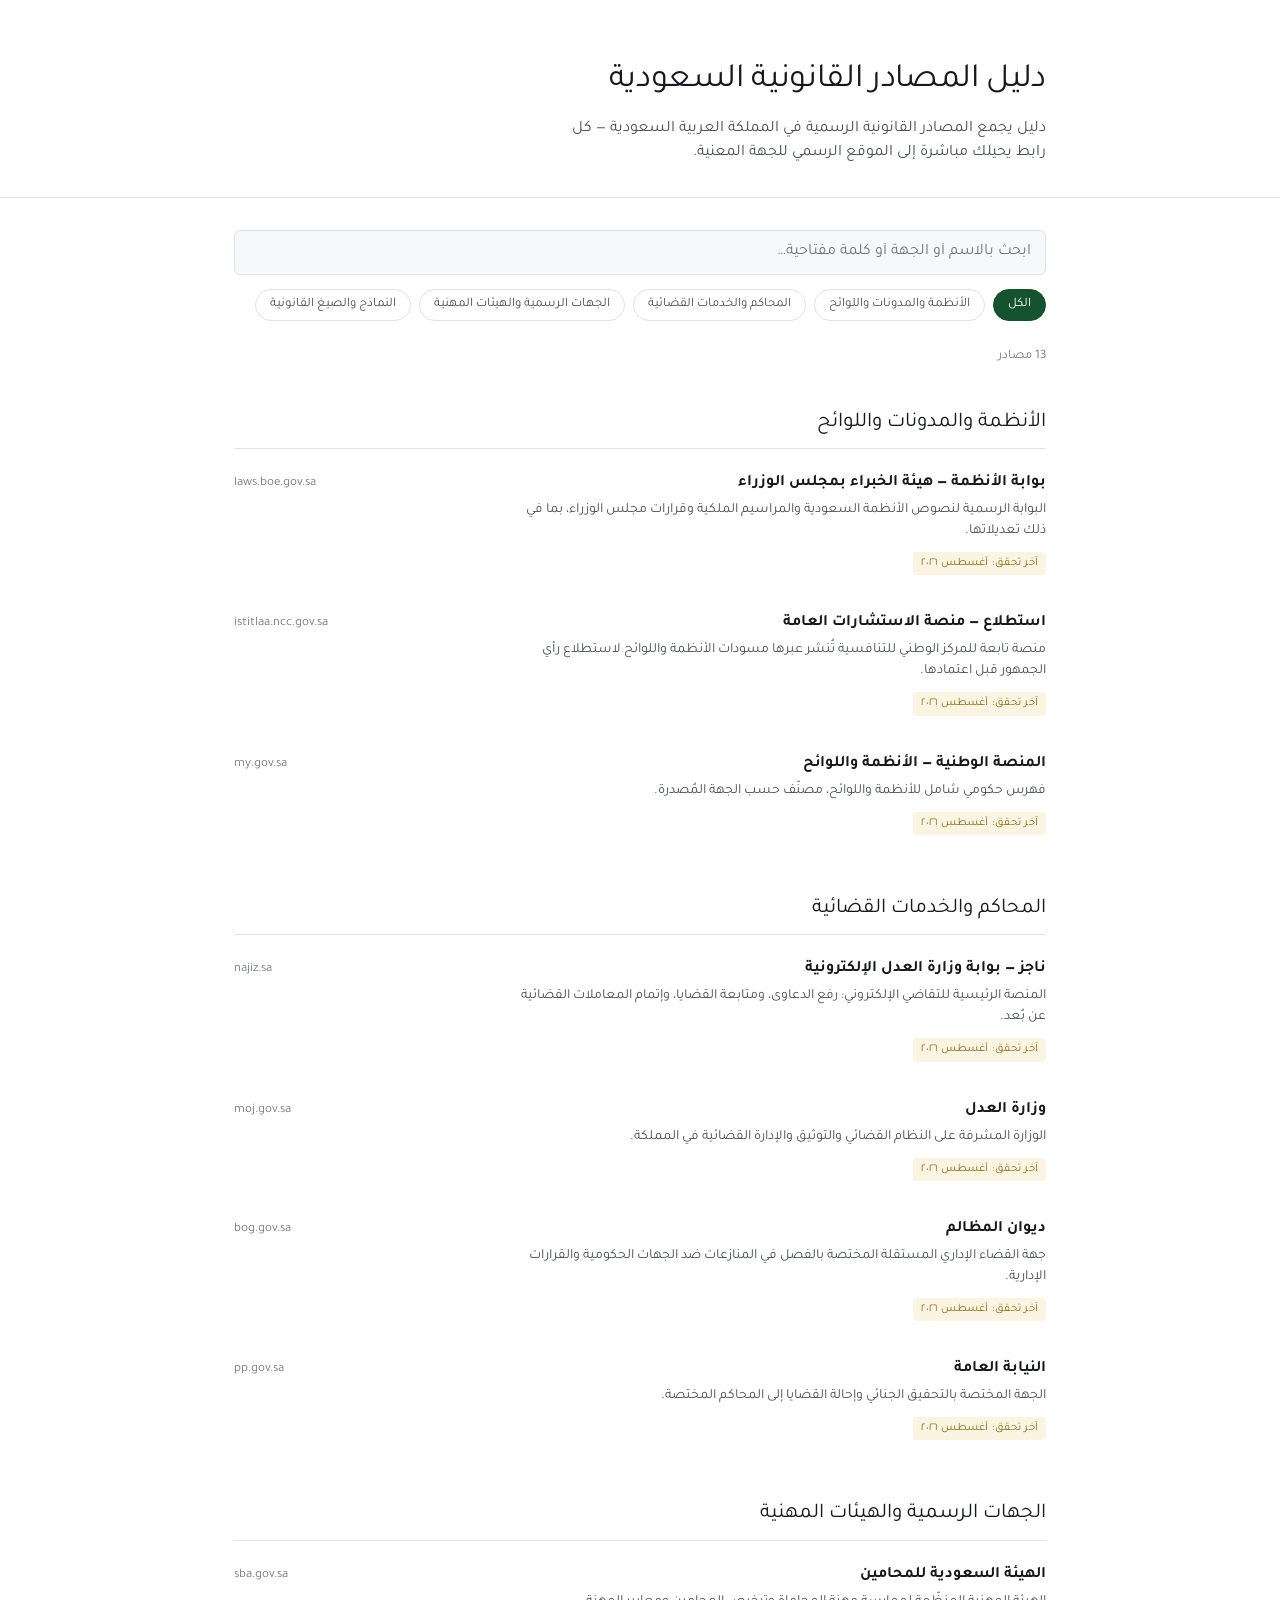
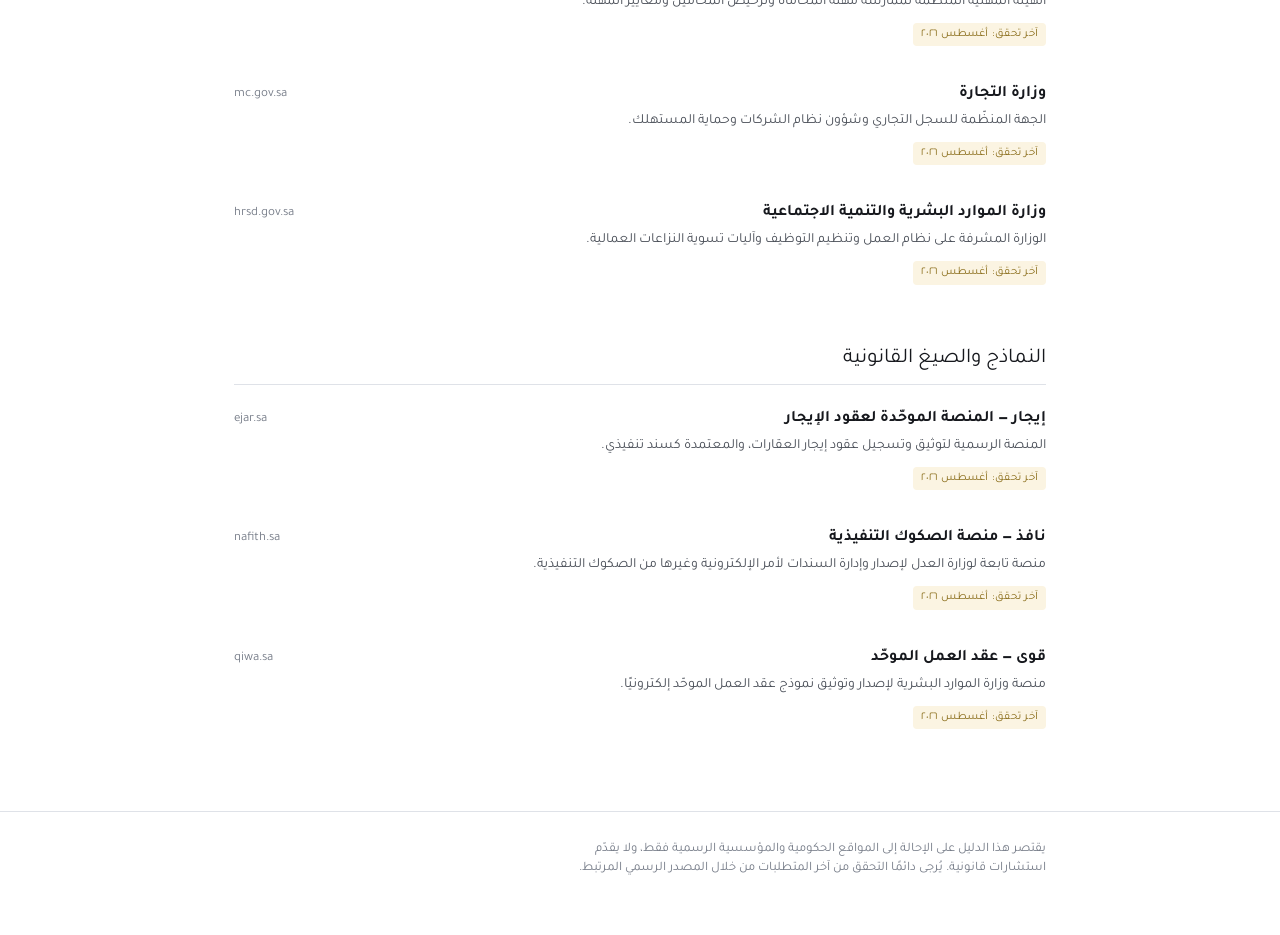
==== commit ea943bfd: "Localize site to Arabic as the primary language Switch to RTL layout with Arabic UI text, category l" ====
--- a/index.html
+++ b/index.html
@@ -1,18 +1,21 @@
 <!DOCTYPE html>
-<html lang="en">
+<html lang="ar" dir="rtl">
 <head>
 <meta charset="UTF-8" />
 <meta name="viewport" content="width=device-width, initial-scale=1.0" />
-<title>KSA Legal Resources Directory</title>
-<meta name="description" content="A directory of official legal resources, courts, agencies, and forms in the Kingdom of Saudi Arabia, linking directly to primary government sources." />
+<title>دليل المصادر القانونية السعودية</title>
+<meta name="description" content="دليل يجمع المصادر القانونية الرسمية في المملكة العربية السعودية، ويحيل مباشرة إلى المواقع الرسمية لكل جهة." />
+<link rel="preconnect" href="https://fonts.googleapis.com" />
+<link rel="preconnect" href="https://fonts.gstatic.com" crossorigin />
+<link href="https://fonts.googleapis.com/css2?family=Tajawal:wght@400;500;700&display=swap" rel="stylesheet" />
 <link rel="stylesheet" href="styles.css" />
 </head>
 <body>
 
 <header class="site-header">
   <div class="wrap">
-    <h1 class="site-title">KSA Legal Resources</h1>
-    <p class="site-sub">A directory of official legal sources in the Kingdom of Saudi Arabia — every link goes straight to the primary, official website.</p>
+    <h1 class="site-title">دليل المصادر القانونية السعودية</h1>
+    <p class="site-sub">دليل يجمع المصادر القانونية الرسمية في المملكة العربية السعودية — كل رابط يحيلك مباشرة إلى الموقع الرسمي للجهة المعنية.</p>
   </div>
 </header>
 
@@ -23,15 +26,15 @@
       id="search"
       type="search"
       class="search-input"
-      placeholder="Search by name, agency, or keyword…"
+      placeholder="ابحث بالاسم أو الجهة أو كلمة مفتاحية…"
       autocomplete="off"
     />
-    <div class="filter-row" id="filters" role="group" aria-label="Filter by category">
-      <button class="filter-btn is-active" data-cat="all">All</button>
-      <button class="filter-btn" data-cat="statutes">Statutes, Codes &amp; Regulations</button>
-      <button class="filter-btn" data-cat="courts">Courts &amp; Judicial Services</button>
-      <button class="filter-btn" data-cat="agencies">Official Agencies &amp; Professional Bodies</button>
-      <button class="filter-btn" data-cat="forms">Legal Templates &amp; Forms</button>
+    <div class="filter-row" id="filters" role="group" aria-label="تصفية حسب التصنيف">
+      <button class="filter-btn is-active" data-cat="all">الكل</button>
+      <button class="filter-btn" data-cat="statutes">الأنظمة والمدونات واللوائح</button>
+      <button class="filter-btn" data-cat="courts">المحاكم والخدمات القضائية</button>
+      <button class="filter-btn" data-cat="agencies">الجهات الرسمية والهيئات المهنية</button>
+      <button class="filter-btn" data-cat="forms">النماذج والصيغ القانونية</button>
     </div>
   </div>
 
@@ -39,13 +42,13 @@
 
   <div id="sections"></div>
 
-  <p class="no-results" id="noResults" hidden>No resources match your search.</p>
+  <p class="no-results" id="noResults" hidden>لا توجد نتائج مطابقة لبحثك.</p>
 
 </main>
 
 <footer class="site-footer">
   <div class="wrap">
-    <p>This directory links only to official government and institutional websites. It does not provide legal advice. Always confirm current requirements on the linked source.</p>
+    <p>يقتصر هذا الدليل على الإحالة إلى المواقع الحكومية والمؤسسية الرسمية فقط، ولا يقدّم استشارات قانونية. يُرجى دائمًا التحقق من آخر المتطلبات من خلال المصدر الرسمي المرتبط.</p>
   </div>
 </footer>
 
--- a/styles.css
+++ b/styles.css
@@ -13,8 +13,8 @@
   --accent-soft: #eef4ee;
   --badge: #8a6d1a;
   --badge-bg: #fbf4e2;
-  --font-serif: Georgia, "Iowan Old Style", "Palatino Linotype", serif;
-  --font-sans: -apple-system, BlinkMacSystemFont, "Segoe UI", Helvetica, Arial, sans-serif;
+  --font-serif: "Tajawal", "Segoe UI", Tahoma, sans-serif;
+  --font-sans: "Tajawal", -apple-system, BlinkMacSystemFont, "Segoe UI", Tahoma, sans-serif;
   --radius: 6px;
 }
 
@@ -175,7 +175,7 @@
 
 .card-name {
   font-size: 16px;
-  font-weight: 600;
+  font-weight: 700;
   color: var(--ink);
 }
 
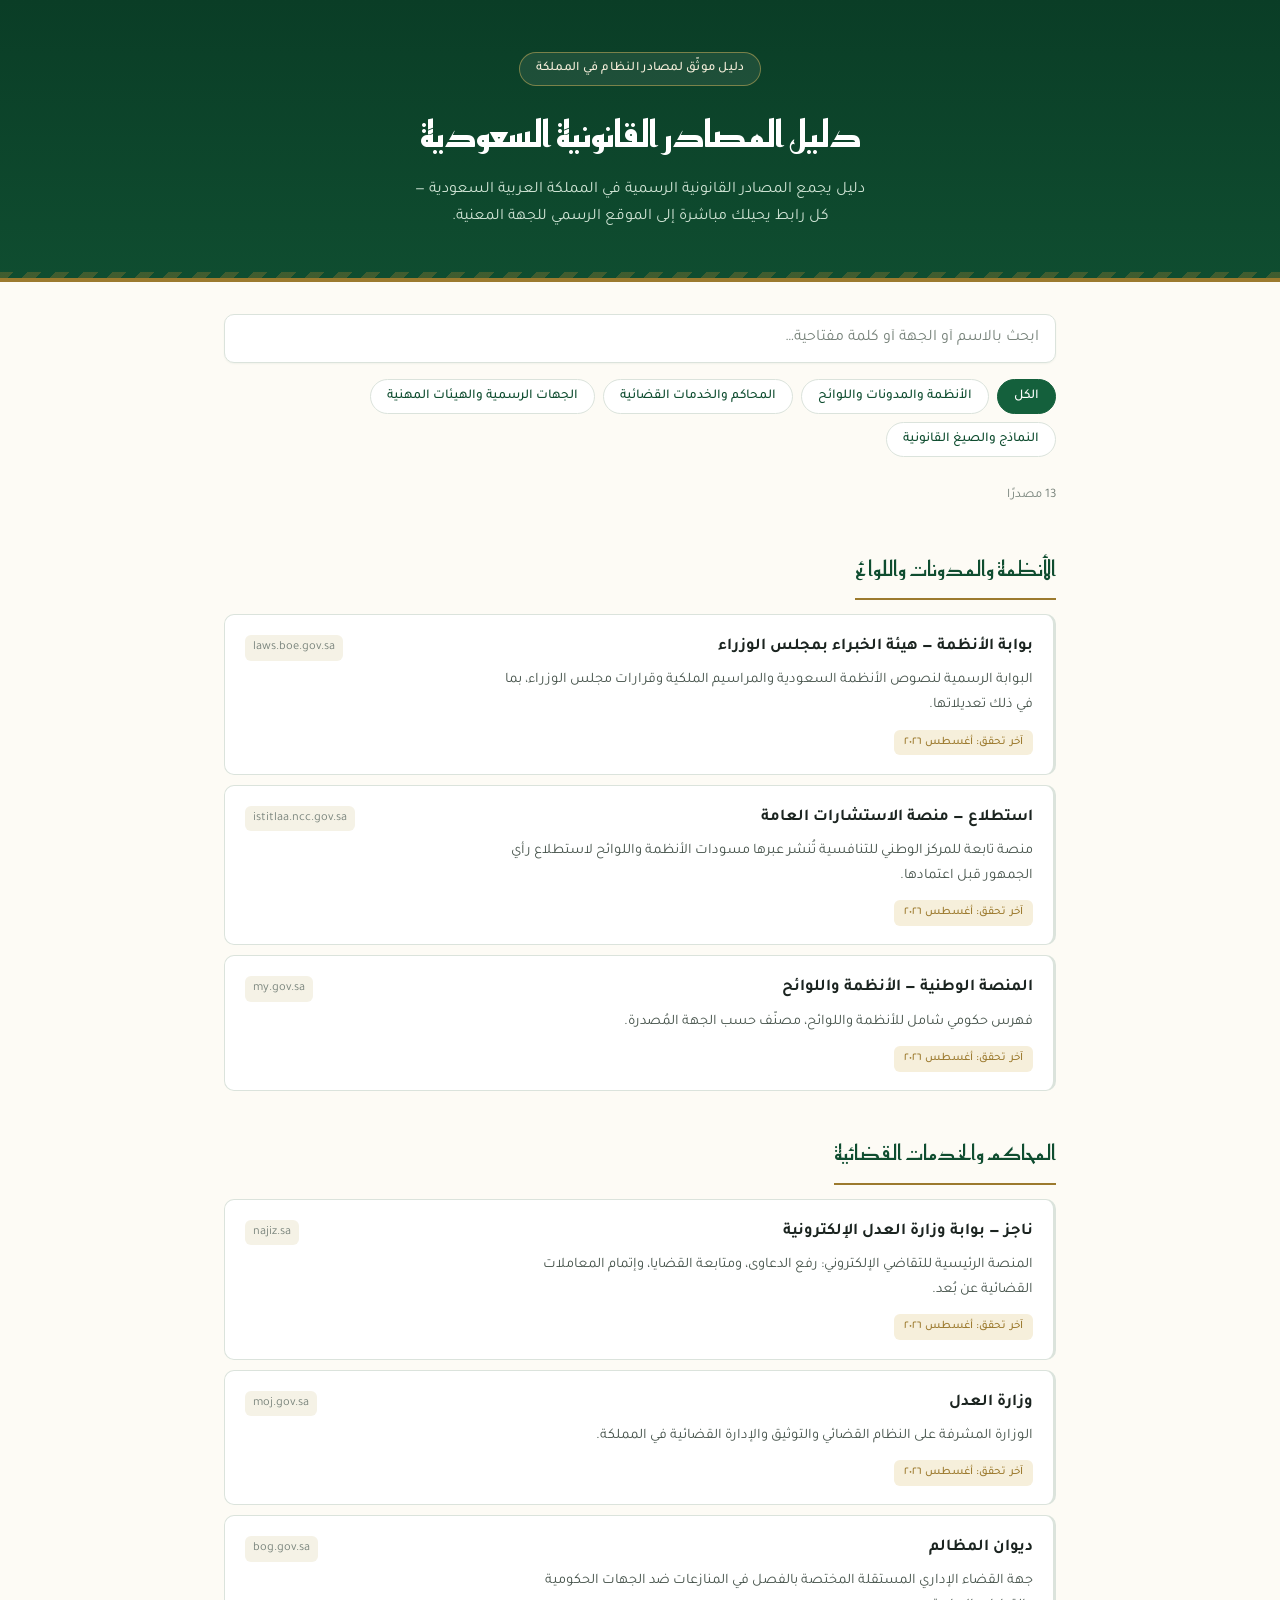
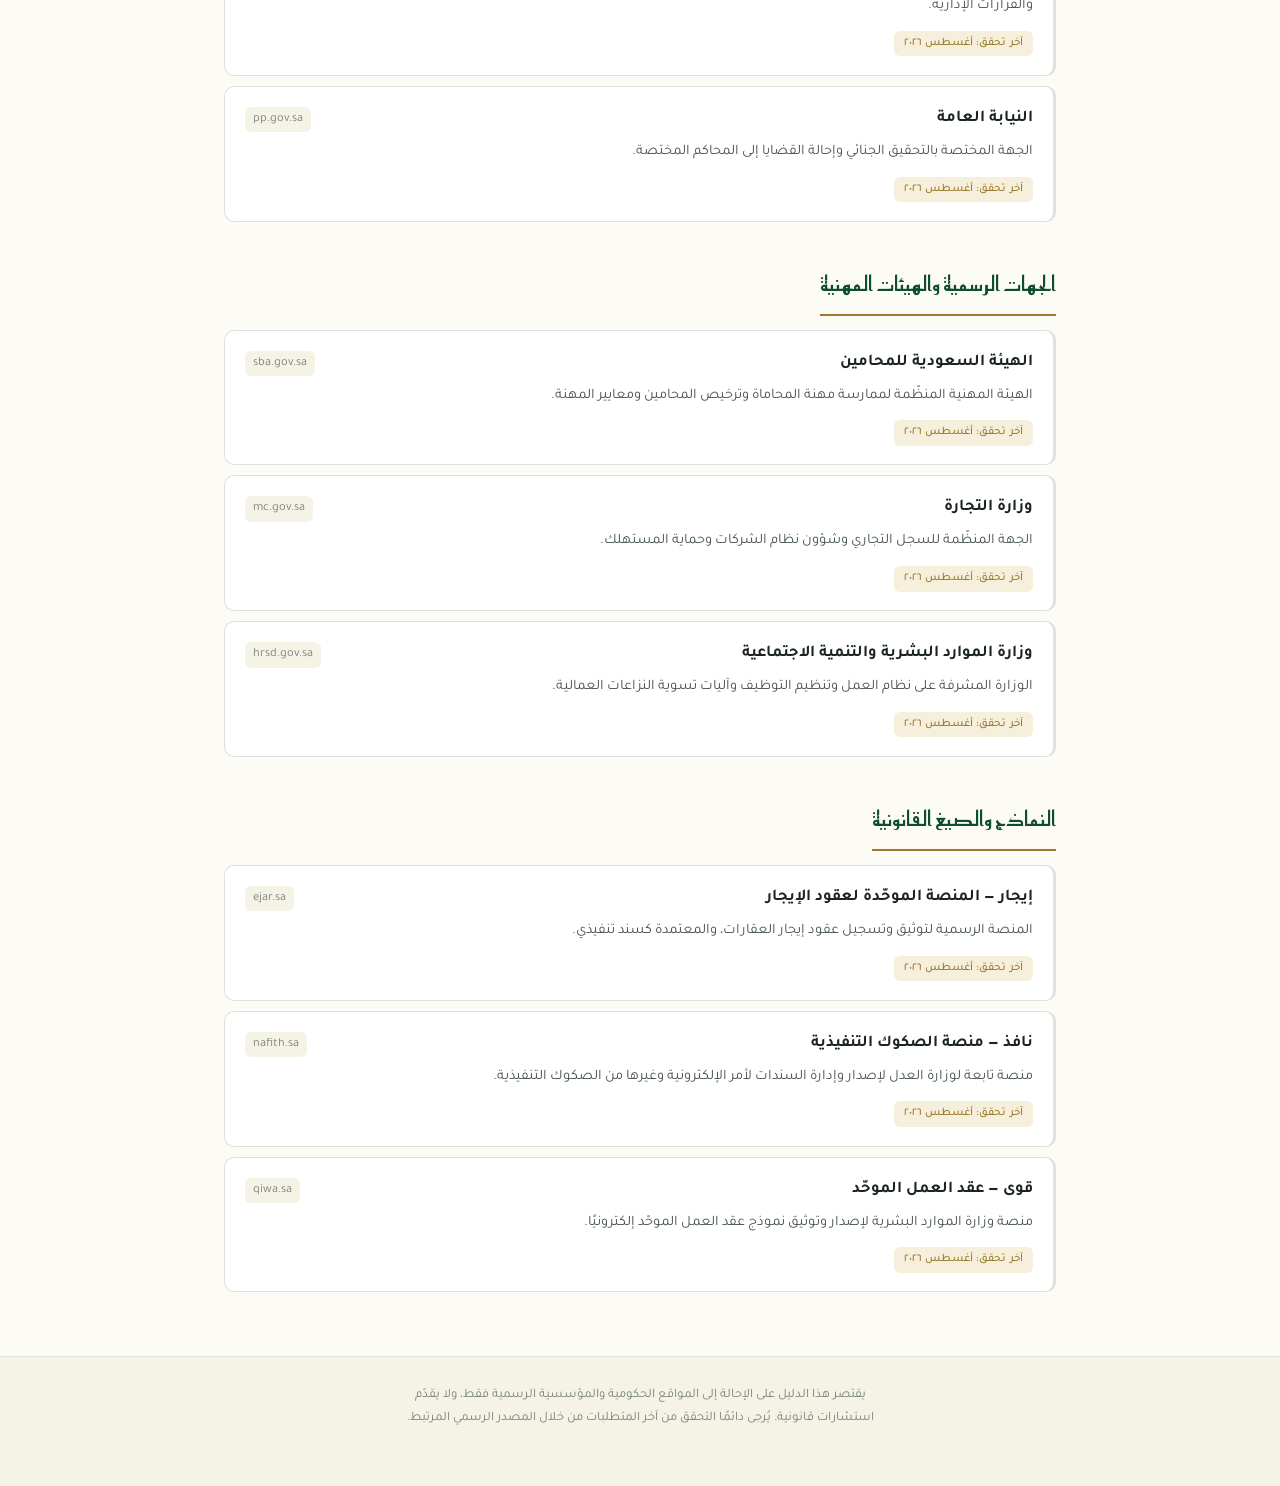
==== commit 48c60ae0: "Apply a Saudi-appropriate color palette and typography Replace the generic serif/green scheme with a" ====
--- a/index.html
+++ b/index.html
@@ -7,13 +7,14 @@
 <meta name="description" content="دليل يجمع المصادر القانونية الرسمية في المملكة العربية السعودية، ويحيل مباشرة إلى المواقع الرسمية لكل جهة." />
 <link rel="preconnect" href="https://fonts.googleapis.com" />
 <link rel="preconnect" href="https://fonts.gstatic.com" crossorigin />
-<link href="https://fonts.googleapis.com/css2?family=Tajawal:wght@400;500;700&display=swap" rel="stylesheet" />
+<link href="https://fonts.googleapis.com/css2?family=Reem+Kufi:wght@400;500;600;700&family=Tajawal:wght@400;500;700&display=swap" rel="stylesheet" />
 <link rel="stylesheet" href="styles.css" />
 </head>
 <body>
 
 <header class="site-header">
-  <div class="wrap">
+  <div class="wrap header-inner">
+    <span class="site-kicker">دليل موثّق لمصادر النظام في المملكة</span>
     <h1 class="site-title">دليل المصادر القانونية السعودية</h1>
     <p class="site-sub">دليل يجمع المصادر القانونية الرسمية في المملكة العربية السعودية — كل رابط يحيلك مباشرة إلى الموقع الرسمي للجهة المعنية.</p>
   </div>
--- a/styles.css
+++ b/styles.css
@@ -1,41 +1,58 @@
 /* ==========================================================================
-   Tokens
+   الرموز — الألوان والخطوط
    ========================================================================== */
 :root {
-  --ink: #16181d;
-  --ink-2: #4a4f58;
-  --ink-3: #767c88;
-  --line: #dfe2e8;
-  --line-soft: #eceff3;
-  --bg: #ffffff;
-  --bg-soft: #f7f8fa;
-  --accent: #14532d;
-  --accent-soft: #eef4ee;
-  --badge: #8a6d1a;
-  --badge-bg: #fbf4e2;
-  --font-serif: "Tajawal", "Segoe UI", Tahoma, sans-serif;
+  --ink: #1b2420;
+  --ink-2: #47544c;
+  --ink-3: #78837b;
+  --line: #dbe3dc;
+  --line-soft: #e9efe9;
+  --bg: #fdfbf5;
+  --bg-soft: #f5f2e6;
+  --surface: #ffffff;
+
+  --green-900: #0a3d26;
+  --green-800: #0f4d30;
+  --green-700: #14603c;
+  --green-600: #1c7a4c;
+  --green-tint: #e7f2ea;
+
+  --gold: #9c7a2e;
+  --gold-tint: #f6efdb;
+
+  --accent: var(--green-700);
+  --radius: 10px;
+  --radius-sm: 6px;
+
+  --font-display: "Reem Kufi", "Tajawal", "Segoe UI", Tahoma, sans-serif;
   --font-sans: "Tajawal", -apple-system, BlinkMacSystemFont, "Segoe UI", Tahoma, sans-serif;
-  --radius: 6px;
 }
 
 @media (prefers-color-scheme: dark) {
   :root {
-    --ink: #eceef1;
-    --ink-2: #c2c7d1;
-    --ink-3: #8a909c;
-    --line: #2c3038;
-    --line-soft: #23262d;
-    --bg: #14151a;
-    --bg-soft: #1b1d23;
-    --accent: #7fbf9b;
-    --accent-soft: #1c2620;
-    --badge: #d8b95c;
-    --badge-bg: #2a2417;
+    --ink: #eaf0ea;
+    --ink-2: #bcc6bf;
+    --ink-3: #8b968e;
+    --line: #263229;
+    --line-soft: #1f2922;
+    --bg: #10140f;
+    --bg-soft: #171d17;
+    --surface: #151a15;
+
+    --green-900: #d6ead9;
+    --green-800: #a9d6b3;
+    --green-700: #6fbd8a;
+    --green-600: #56a774;
+    --green-tint: #17251b;
+
+    --gold: #d9bd6f;
+    --gold-tint: #26210f;
+
+    --accent: var(--green-700);
   }
 }
 
 * { box-sizing: border-box; }
-
 html { -webkit-text-size-adjust: 100%; }
 
 body {
@@ -43,40 +60,73 @@
   font-family: var(--font-sans);
   color: var(--ink);
   background: var(--bg);
-  line-height: 1.5;
+  line-height: 1.7;
 }
 
 .wrap {
-  max-width: 860px;
+  max-width: 880px;
   margin: 0 auto;
   padding: 0 24px;
 }
 
 /* ==========================================================================
-   Header
+   الترويسة
    ========================================================================== */
 .site-header {
-  border-bottom: 1px solid var(--line);
-  padding: 56px 0 32px;
+  background: linear-gradient(180deg, var(--green-900), var(--green-800));
+  border-bottom: 4px solid var(--gold);
+  position: relative;
+}
+
+.site-header::after {
+  content: "";
+  display: block;
+  height: 6px;
+  background-image: repeating-linear-gradient(
+    -45deg,
+    var(--gold) 0 10px,
+    transparent 10px 20px
+  );
+  opacity: 0.35;
+}
+
+.header-inner {
+  padding: 52px 24px 40px;
+  text-align: center;
+}
+
+.site-kicker {
+  display: inline-block;
+  font-family: var(--font-sans);
+  font-size: 13px;
+  font-weight: 500;
+  letter-spacing: 0.02em;
+  color: var(--gold-tint);
+  background: rgba(255, 255, 255, 0.08);
+  border: 1px solid rgba(214, 179, 92, 0.5);
+  border-radius: 999px;
+  padding: 5px 16px;
+  margin-bottom: 18px;
 }
 
 .site-title {
-  font-family: var(--font-serif);
-  font-size: 34px;
-  font-weight: 400;
-  letter-spacing: -0.01em;
-  margin: 0 0 10px;
+  font-family: var(--font-display);
+  font-weight: 600;
+  font-size: 36px;
+  letter-spacing: 0;
+  margin: 0 0 12px;
+  color: #ffffff;
 }
 
 .site-sub {
   font-size: 16px;
-  color: var(--ink-2);
-  max-width: 56ch;
-  margin: 0;
-}
-
-/* ==========================================================================
-   Controls
+  color: #cfe3d4;
+  max-width: 52ch;
+  margin: 0 auto;
+}
+
+/* ==========================================================================
+   أدوات التحكم
    ========================================================================== */
 .controls {
   padding: 32px 0 8px;
@@ -86,85 +136,104 @@
   width: 100%;
   font-family: var(--font-sans);
   font-size: 16px;
-  padding: 12px 14px;
+  padding: 14px 16px;
   border: 1px solid var(--line);
   border-radius: var(--radius);
-  background: var(--bg-soft);
+  background: var(--surface);
   color: var(--ink);
-}
+  box-shadow: 0 1px 2px rgba(15, 77, 48, 0.05);
+}
+
+.search-input::placeholder { color: var(--ink-3); }
 
 .search-input:focus {
   outline: none;
-  border-color: var(--accent);
-  background: var(--bg);
+  border-color: var(--green-600);
+  box-shadow: 0 0 0 3px var(--green-tint);
 }
 
 .filter-row {
   display: flex;
   flex-wrap: wrap;
   gap: 8px;
-  margin-top: 14px;
+  margin-top: 16px;
 }
 
 .filter-btn {
   font-family: var(--font-sans);
-  font-size: 13px;
-  color: var(--ink-2);
-  background: var(--bg);
+  font-size: 13.5px;
+  font-weight: 500;
+  color: var(--green-800);
+  background: var(--surface);
   border: 1px solid var(--line);
   border-radius: 999px;
-  padding: 7px 14px;
+  padding: 8px 16px;
   cursor: pointer;
+  transition: background 0.15s ease, color 0.15s ease, border-color 0.15s ease;
 }
 
 .filter-btn:hover {
-  border-color: var(--accent);
-  color: var(--accent);
+  border-color: var(--green-600);
+  background: var(--green-tint);
 }
 
 .filter-btn.is-active {
-  background: var(--accent);
-  border-color: var(--accent);
+  background: var(--green-700);
+  border-color: var(--green-700);
   color: #fff;
 }
 
 .result-count {
   font-size: 13px;
   color: var(--ink-3);
-  margin: 18px 0 0;
-}
-
-/* ==========================================================================
-   Sections & cards
+  margin: 20px 0 0;
+}
+
+/* ==========================================================================
+   الأقسام والبطاقات
    ========================================================================== */
 .section {
-  margin-top: 40px;
+  margin-top: 44px;
 }
 
 .section-title {
-  font-family: var(--font-serif);
+  font-family: var(--font-display);
+  font-weight: 500;
   font-size: 21px;
-  font-weight: 400;
-  margin: 0 0 4px;
-  padding-bottom: 10px;
-  border-bottom: 1px solid var(--line);
+  color: var(--green-800);
+  margin: 0 0 14px;
+  padding-bottom: 12px;
+  border-bottom: 2px solid var(--gold);
+  display: inline-block;
 }
 
 .card-list {
   list-style: none;
   margin: 0;
   padding: 0;
+  display: flex;
+  flex-direction: column;
+  gap: 10px;
 }
 
 .card {
   display: block;
-  padding: 18px 0;
-  border-bottom: 1px solid var(--line-soft);
+  padding: 18px 20px;
+  border: 1px solid var(--line);
+  border-radius: var(--radius);
+  background: var(--surface);
   text-decoration: none;
   color: inherit;
-}
-
-.card:last-child { border-bottom: none; }
+  transition: border-color 0.15s ease, box-shadow 0.15s ease, background 0.15s ease;
+  border-inline-start: 3px solid var(--line);
+}
+
+.card:hover {
+  border-color: var(--green-600);
+  border-inline-start-color: var(--green-600);
+  background: var(--green-tint);
+  box-shadow: 0 3px 12px rgba(15, 77, 48, 0.08);
+}
 
 .card-row {
   display: flex;
@@ -174,71 +243,74 @@
 }
 
 .card-name {
-  font-size: 16px;
+  font-size: 16.5px;
   font-weight: 700;
   color: var(--ink);
 }
 
-.card:hover .card-name {
-  color: var(--accent);
-  text-decoration: underline;
-}
+.card:hover .card-name { color: var(--green-800); }
 
 .card-domain {
-  font-size: 13px;
+  font-size: 12.5px;
   color: var(--ink-3);
   white-space: nowrap;
   font-variant-numeric: tabular-nums;
+  background: var(--bg-soft);
+  border-radius: var(--radius-sm);
+  padding: 2px 8px;
 }
 
 .card-desc {
-  font-size: 14px;
+  font-size: 14.5px;
   color: var(--ink-2);
-  margin: 5px 0 0;
+  margin: 7px 0 0;
   max-width: 68ch;
 }
 
 .card-meta {
-  margin-top: 9px;
+  margin-top: 11px;
 }
 
 .verified-badge {
   display: inline-block;
   font-size: 11.5px;
-  letter-spacing: 0.02em;
-  color: var(--badge);
-  background: var(--badge-bg);
-  border-radius: 4px;
-  padding: 3px 8px;
+  font-weight: 500;
+  letter-spacing: 0.01em;
+  color: var(--gold);
+  background: var(--gold-tint);
+  border-radius: var(--radius-sm);
+  padding: 3px 10px;
 }
 
 .no-results {
   color: var(--ink-3);
-  padding: 40px 0;
+  padding: 48px 0;
   text-align: center;
 }
 
 /* ==========================================================================
-   Footer
+   التذييل
    ========================================================================== */
 .site-footer {
   border-top: 1px solid var(--line);
   margin-top: 64px;
   padding: 28px 0 56px;
+  background: var(--bg-soft);
 }
 
 .site-footer p {
   font-size: 13px;
   color: var(--ink-3);
   max-width: 68ch;
-  margin: 0;
-}
-
-/* ==========================================================================
-   Responsive
+  margin: 0 auto;
+  text-align: center;
+}
+
+/* ==========================================================================
+   التجاوب
    ========================================================================== */
 @media (max-width: 520px) {
-  .site-header { padding: 40px 0 24px; }
-  .site-title { font-size: 28px; }
-  .card-row { flex-direction: column; gap: 2px; }
-}
+  .header-inner { padding: 40px 20px 32px; }
+  .site-title { font-size: 27px; }
+  .card-row { flex-direction: column; gap: 6px; }
+}
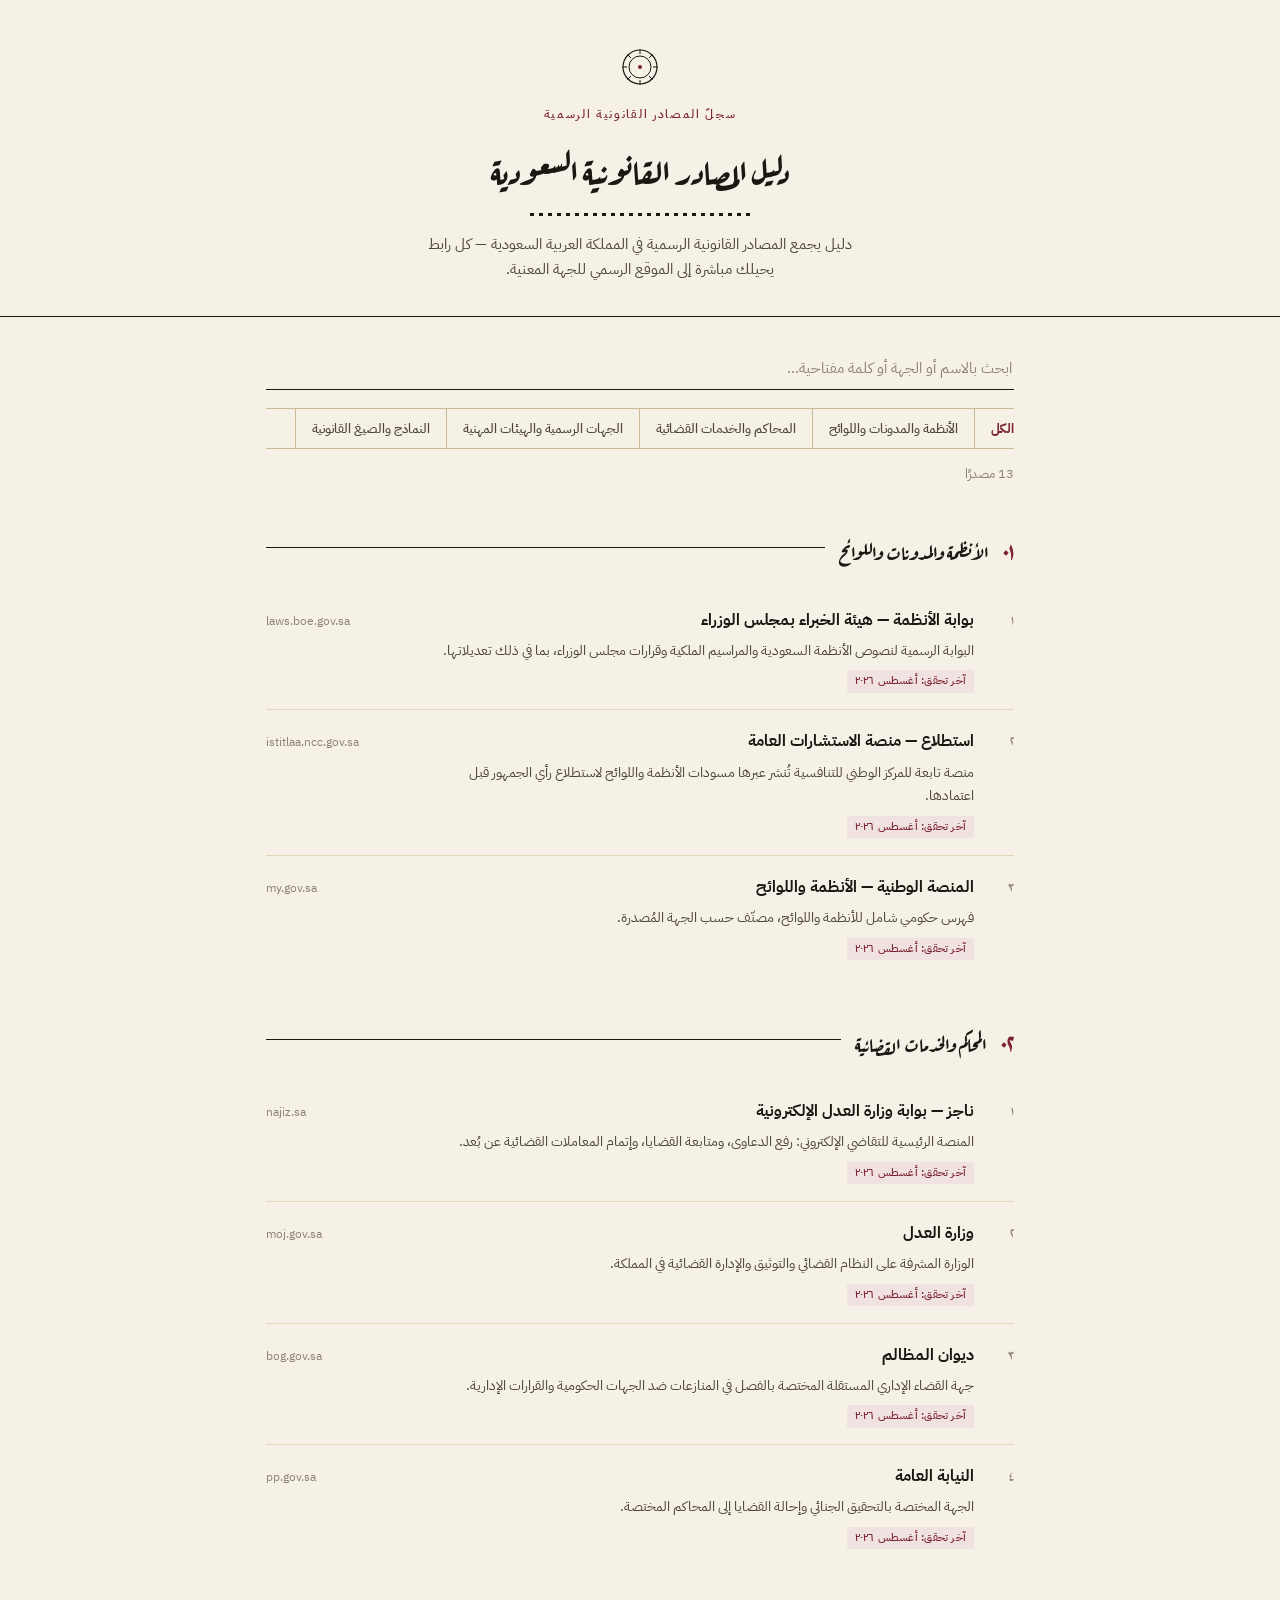
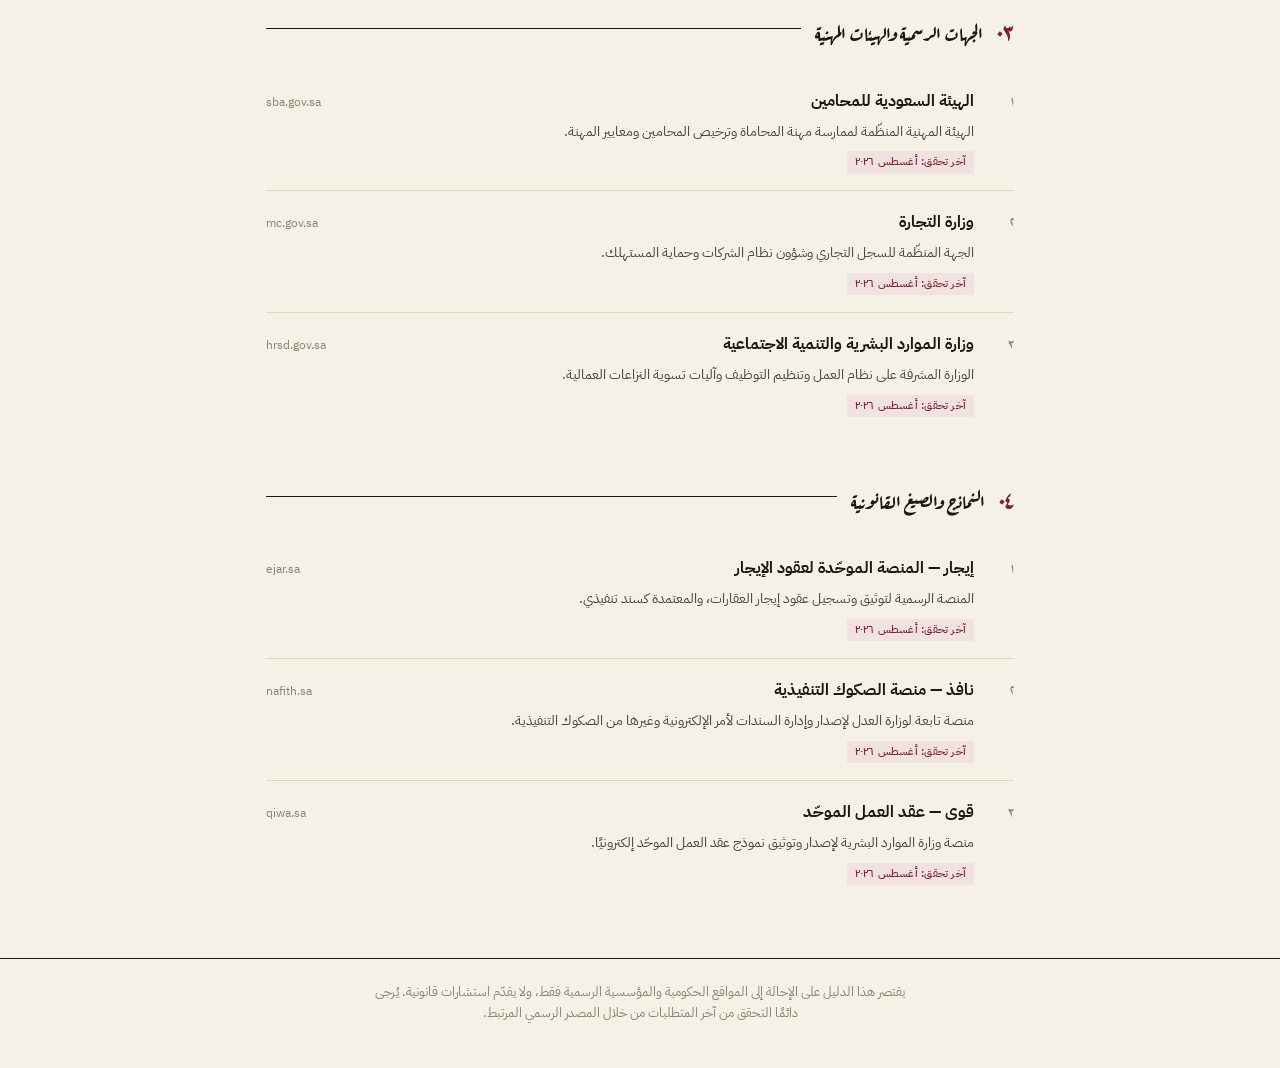
==== commit baa2b022: "Redesign as an official legal ledger, replacing the card-grid look Full visual rework away from the " ====
--- a/index.html
+++ b/index.html
@@ -4,18 +4,34 @@
 <meta charset="UTF-8" />
 <meta name="viewport" content="width=device-width, initial-scale=1.0" />
 <title>دليل المصادر القانونية السعودية</title>
-<meta name="description" content="دليل يجمع المصادر القانونية الرسمية في المملكة العربية السعودية، ويحيل مباشرة إلى المواقع الرسمية لكل جهة." />
+<meta name="description" content="سجلّ يجمع المصادر القانونية الرسمية في المملكة العربية السعودية، ويحيل مباشرة إلى المواقع الرسمية لكل جهة." />
 <link rel="preconnect" href="https://fonts.googleapis.com" />
 <link rel="preconnect" href="https://fonts.gstatic.com" crossorigin />
-<link href="https://fonts.googleapis.com/css2?family=Reem+Kufi:wght@400;500;600;700&family=Tajawal:wght@400;500;700&display=swap" rel="stylesheet" />
+<link href="https://fonts.googleapis.com/css2?family=Aref+Ruqaa:wght@400;700&family=IBM+Plex+Sans+Arabic:wght@400;500;600;700&display=swap" rel="stylesheet" />
 <link rel="stylesheet" href="styles.css" />
 </head>
 <body>
 
 <header class="site-header">
   <div class="wrap header-inner">
-    <span class="site-kicker">دليل موثّق لمصادر النظام في المملكة</span>
+    <svg class="seal-mark" width="38" height="38" viewBox="0 0 38 38" fill="none" aria-hidden="true">
+      <circle cx="19" cy="19" r="17" stroke="currentColor" stroke-width="1.2"/>
+      <circle cx="19" cy="19" r="11" stroke="currentColor" stroke-width="1"/>
+      <circle cx="19" cy="19" r="2" fill="currentColor" class="seal-dot"/>
+      <g stroke="currentColor" stroke-width="1">
+        <line x1="19" y1="1" x2="19" y2="6"/>
+        <line x1="19" y1="32" x2="19" y2="37"/>
+        <line x1="1" y1="19" x2="6" y2="19"/>
+        <line x1="32" y1="19" x2="37" y2="19"/>
+        <line x1="6.5" y1="6.5" x2="10" y2="10"/>
+        <line x1="28" y1="28" x2="31.5" y2="31.5"/>
+        <line x1="31.5" y1="6.5" x2="28" y2="10"/>
+        <line x1="10" y1="28" x2="6.5" y2="31.5"/>
+      </g>
+    </svg>
+    <span class="site-kicker">سجلّ المصادر القانونية الرسمية</span>
     <h1 class="site-title">دليل المصادر القانونية السعودية</h1>
+    <div class="title-rule"></div>
     <p class="site-sub">دليل يجمع المصادر القانونية الرسمية في المملكة العربية السعودية — كل رابط يحيلك مباشرة إلى الموقع الرسمي للجهة المعنية.</p>
   </div>
 </header>
@@ -37,9 +53,8 @@
       <button class="filter-btn" data-cat="agencies">الجهات الرسمية والهيئات المهنية</button>
       <button class="filter-btn" data-cat="forms">النماذج والصيغ القانونية</button>
     </div>
+    <p class="result-count" id="resultCount"></p>
   </div>
-
-  <p class="result-count" id="resultCount"></p>
 
   <div id="sections"></div>
 
--- a/styles.css
+++ b/styles.css
@@ -2,53 +2,33 @@
    الرموز — الألوان والخطوط
    ========================================================================== */
 :root {
-  --ink: #1b2420;
-  --ink-2: #47544c;
-  --ink-3: #78837b;
-  --line: #dbe3dc;
-  --line-soft: #e9efe9;
-  --bg: #fdfbf5;
-  --bg-soft: #f5f2e6;
-  --surface: #ffffff;
-
-  --green-900: #0a3d26;
-  --green-800: #0f4d30;
-  --green-700: #14603c;
-  --green-600: #1c7a4c;
-  --green-tint: #e7f2ea;
-
-  --gold: #9c7a2e;
-  --gold-tint: #f6efdb;
-
-  --accent: var(--green-700);
-  --radius: 10px;
-  --radius-sm: 6px;
-
-  --font-display: "Reem Kufi", "Tajawal", "Segoe UI", Tahoma, sans-serif;
-  --font-sans: "Tajawal", -apple-system, BlinkMacSystemFont, "Segoe UI", Tahoma, sans-serif;
+  --paper: #f6f1e6;
+  --paper-deep: #ece2c9;
+  --surface: #fefcf6;
+  --ink: #1c1811;
+  --ink-2: #4d453a;
+  --ink-3: #8d8271;
+  --rule: #cabb96;
+  --rule-soft: #e2d7ba;
+  --seal: #7c2230;
+  --seal-tint: #f0e2e0;
+
+  --font-display: "Aref Ruqaa", serif;
+  --font-sans: "IBM Plex Sans Arabic", -apple-system, BlinkMacSystemFont, "Segoe UI", Tahoma, sans-serif;
 }
 
 @media (prefers-color-scheme: dark) {
   :root {
-    --ink: #eaf0ea;
-    --ink-2: #bcc6bf;
-    --ink-3: #8b968e;
-    --line: #263229;
-    --line-soft: #1f2922;
-    --bg: #10140f;
-    --bg-soft: #171d17;
-    --surface: #151a15;
-
-    --green-900: #d6ead9;
-    --green-800: #a9d6b3;
-    --green-700: #6fbd8a;
-    --green-600: #56a774;
-    --green-tint: #17251b;
-
-    --gold: #d9bd6f;
-    --gold-tint: #26210f;
-
-    --accent: var(--green-700);
+    --paper: #17140f;
+    --paper-deep: #1f1b13;
+    --surface: #1c1812;
+    --ink: #ece5d5;
+    --ink-2: #c1b8a3;
+    --ink-3: #8c8372;
+    --rule: #3c3526;
+    --rule-soft: #2a251a;
+    --seal: #d8899a;
+    --seal-tint: #2a1a1c;
   }
 }
 
@@ -59,227 +39,219 @@
   margin: 0;
   font-family: var(--font-sans);
   color: var(--ink);
-  background: var(--bg);
-  line-height: 1.7;
-}
+  background: var(--paper);
+  line-height: 1.75;
+}
+
+a { color: inherit; text-decoration: none; }
 
 .wrap {
-  max-width: 880px;
+  max-width: 800px;
   margin: 0 auto;
-  padding: 0 24px;
-}
-
-/* ==========================================================================
-   الترويسة
+  padding: 0 26px;
+}
+
+.serial { font-variant-numeric: tabular-nums; }
+
+/* ==========================================================================
+   الترويسة — خطاب رسمي، بلا تدرج أو ظل
    ========================================================================== */
 .site-header {
-  background: linear-gradient(180deg, var(--green-900), var(--green-800));
-  border-bottom: 4px solid var(--gold);
-  position: relative;
-}
-
-.site-header::after {
-  content: "";
+  background: var(--paper);
+  border-bottom: 1px solid var(--ink);
+}
+
+.header-inner {
+  padding: 48px 26px 34px;
+  text-align: center;
+}
+
+.seal-mark {
+  margin: 0 auto 18px;
   display: block;
-  height: 6px;
-  background-image: repeating-linear-gradient(
-    -45deg,
-    var(--gold) 0 10px,
-    transparent 10px 20px
-  );
-  opacity: 0.35;
-}
-
-.header-inner {
-  padding: 52px 24px 40px;
-  text-align: center;
-}
+  color: var(--ink);
+}
+
+.seal-mark .seal-dot { color: var(--seal); fill: var(--seal); }
 
 .site-kicker {
-  display: inline-block;
-  font-family: var(--font-sans);
-  font-size: 13px;
+  display: block;
+  font-size: 12px;
   font-weight: 500;
-  letter-spacing: 0.02em;
-  color: var(--gold-tint);
-  background: rgba(255, 255, 255, 0.08);
-  border: 1px solid rgba(214, 179, 92, 0.5);
-  border-radius: 999px;
-  padding: 5px 16px;
-  margin-bottom: 18px;
+  letter-spacing: 0.14em;
+  color: var(--seal);
+  margin-bottom: 14px;
 }
 
 .site-title {
   font-family: var(--font-display);
-  font-weight: 600;
-  font-size: 36px;
-  letter-spacing: 0;
-  margin: 0 0 12px;
-  color: #ffffff;
+  font-weight: 700;
+  font-size: 34px;
+  margin: 0 0 14px;
+  color: var(--ink);
+}
+
+.title-rule {
+  width: 220px;
+  height: 3px;
+  margin: 0 auto 16px;
+  background-image: repeating-linear-gradient(90deg, var(--ink) 0 4px, transparent 4px 9px);
 }
 
 .site-sub {
-  font-size: 16px;
-  color: #cfe3d4;
-  max-width: 52ch;
+  font-size: 14.5px;
+  color: var(--ink-2);
+  max-width: 48ch;
   margin: 0 auto;
 }
 
 /* ==========================================================================
-   أدوات التحكم
-   ========================================================================== */
-.controls {
-  padding: 32px 0 8px;
-}
+   أدوات التحكم — بحث بخط سفلي وتبويبات فهرس
+   ========================================================================== */
+.controls { padding: 30px 0 0; }
 
 .search-input {
   width: 100%;
   font-family: var(--font-sans);
-  font-size: 16px;
-  padding: 14px 16px;
-  border: 1px solid var(--line);
-  border-radius: var(--radius);
-  background: var(--surface);
-  color: var(--ink);
-  box-shadow: 0 1px 2px rgba(15, 77, 48, 0.05);
+  font-size: 15px;
+  padding: 10px 2px;
+  border: none;
+  border-bottom: 1px solid var(--ink);
+  background: transparent;
+  color: var(--ink);
 }
 
 .search-input::placeholder { color: var(--ink-3); }
-
-.search-input:focus {
-  outline: none;
-  border-color: var(--green-600);
-  box-shadow: 0 0 0 3px var(--green-tint);
-}
+.search-input:focus { outline: none; border-bottom-color: var(--seal); }
 
 .filter-row {
   display: flex;
   flex-wrap: wrap;
-  gap: 8px;
-  margin-top: 16px;
+  margin-top: 18px;
+  border-top: 1px solid var(--rule);
+  border-bottom: 1px solid var(--rule);
 }
 
 .filter-btn {
   font-family: var(--font-sans);
-  font-size: 13.5px;
+  font-size: 13px;
   font-weight: 500;
-  color: var(--green-800);
-  background: var(--surface);
-  border: 1px solid var(--line);
-  border-radius: 999px;
-  padding: 8px 16px;
+  color: var(--ink-2);
+  background: none;
+  border: none;
+  border-inline-end: 1px solid var(--rule);
+  padding: 10px 16px;
   cursor: pointer;
-  transition: background 0.15s ease, color 0.15s ease, border-color 0.15s ease;
-}
-
-.filter-btn:hover {
-  border-color: var(--green-600);
-  background: var(--green-tint);
-}
-
-.filter-btn.is-active {
-  background: var(--green-700);
-  border-color: var(--green-700);
-  color: #fff;
-}
+}
+
+.filter-btn:first-child { padding-inline-start: 0; }
+
+.filter-btn:hover { color: var(--ink); }
+
+.filter-btn.is-active { color: var(--seal); font-weight: 700; }
 
 .result-count {
-  font-size: 13px;
-  color: var(--ink-3);
-  margin: 20px 0 0;
-}
-
-/* ==========================================================================
-   الأقسام والبطاقات
-   ========================================================================== */
-.section {
-  margin-top: 44px;
+  font-size: 12.5px;
+  color: var(--ink-3);
+  margin: 14px 0 0;
+}
+
+/* ==========================================================================
+   الأقسام — ترقيم فصول
+   ========================================================================== */
+.section { margin-top: 40px; }
+
+.section-head {
+  display: flex;
+  align-items: baseline;
+  gap: 14px;
+  margin-bottom: 4px;
+}
+
+.section-num {
+  font-family: var(--font-display);
+  font-weight: 700;
+  font-size: 26px;
+  color: var(--seal);
 }
 
 .section-title {
   font-family: var(--font-display);
-  font-weight: 500;
-  font-size: 21px;
-  color: var(--green-800);
-  margin: 0 0 14px;
-  padding-bottom: 12px;
-  border-bottom: 2px solid var(--gold);
-  display: inline-block;
-}
-
-.card-list {
+  font-weight: 700;
+  font-size: 19px;
+  color: var(--ink);
+}
+
+.section-rule {
+  flex: 1;
+  height: 1px;
+  background: var(--ink);
+  align-self: center;
+}
+
+/* ==========================================================================
+   العناصر — صفوف سجل، لا بطاقات
+   ========================================================================== */
+.entry-list {
   list-style: none;
-  margin: 0;
+  margin: 18px 0 0;
   padding: 0;
-  display: flex;
-  flex-direction: column;
-  gap: 10px;
-}
-
-.card {
+}
+
+.entry {
   display: block;
-  padding: 18px 20px;
-  border: 1px solid var(--line);
-  border-radius: var(--radius);
-  background: var(--surface);
-  text-decoration: none;
-  color: inherit;
-  transition: border-color 0.15s ease, box-shadow 0.15s ease, background 0.15s ease;
-  border-inline-start: 3px solid var(--line);
-}
-
-.card:hover {
-  border-color: var(--green-600);
-  border-inline-start-color: var(--green-600);
-  background: var(--green-tint);
-  box-shadow: 0 3px 12px rgba(15, 77, 48, 0.08);
-}
-
-.card-row {
+  padding: 16px 0;
+  border-bottom: 1px solid var(--rule-soft);
+}
+
+.entry:last-child { border-bottom: none; }
+
+.entry-row { display: flex; align-items: baseline; gap: 14px; }
+
+.entry-num {
+  font-family: var(--font-display);
+  font-size: 15px;
+  color: var(--ink-3);
+  flex: none;
+  width: 26px;
+}
+
+.entry-body { flex: 1; min-width: 0; }
+
+.entry-top {
   display: flex;
   align-items: baseline;
   justify-content: space-between;
-  gap: 16px;
-}
-
-.card-name {
-  font-size: 16.5px;
-  font-weight: 700;
-  color: var(--ink);
-}
-
-.card:hover .card-name { color: var(--green-800); }
-
-.card-domain {
-  font-size: 12.5px;
+  gap: 14px;
+}
+
+.entry-name { font-size: 15.5px; font-weight: 700; color: var(--ink); }
+
+.entry:hover .entry-name { color: var(--seal); }
+
+.entry-domain {
+  font-family: var(--font-sans);
+  font-size: 11.5px;
   color: var(--ink-3);
   white-space: nowrap;
-  font-variant-numeric: tabular-nums;
-  background: var(--bg-soft);
-  border-radius: var(--radius-sm);
+}
+
+.entry-desc {
+  font-size: 13.5px;
+  color: var(--ink-2);
+  margin: 6px 0 0;
+  max-width: 68ch;
+}
+
+.entry-verified {
+  display: inline-block;
+  margin-top: 8px;
+  font-size: 10.5px;
+  font-weight: 500;
+  letter-spacing: 0.02em;
+  color: var(--seal);
+  background: var(--seal-tint);
   padding: 2px 8px;
-}
-
-.card-desc {
-  font-size: 14.5px;
-  color: var(--ink-2);
-  margin: 7px 0 0;
-  max-width: 68ch;
-}
-
-.card-meta {
-  margin-top: 11px;
-}
-
-.verified-badge {
-  display: inline-block;
-  font-size: 11.5px;
-  font-weight: 500;
-  letter-spacing: 0.01em;
-  color: var(--gold);
-  background: var(--gold-tint);
-  border-radius: var(--radius-sm);
-  padding: 3px 10px;
 }
 
 .no-results {
@@ -292,14 +264,13 @@
    التذييل
    ========================================================================== */
 .site-footer {
-  border-top: 1px solid var(--line);
-  margin-top: 64px;
-  padding: 28px 0 56px;
-  background: var(--bg-soft);
+  border-top: 1px solid var(--ink);
+  margin-top: 56px;
+  padding: 22px 0 44px;
 }
 
 .site-footer p {
-  font-size: 13px;
+  font-size: 12.5px;
   color: var(--ink-3);
   max-width: 68ch;
   margin: 0 auto;
@@ -310,7 +281,7 @@
    التجاوب
    ========================================================================== */
 @media (max-width: 520px) {
-  .header-inner { padding: 40px 20px 32px; }
+  .header-inner { padding: 40px 20px 28px; }
   .site-title { font-size: 27px; }
-  .card-row { flex-direction: column; gap: 6px; }
-}
+  .entry-top { flex-direction: column; gap: 4px; }
+}
